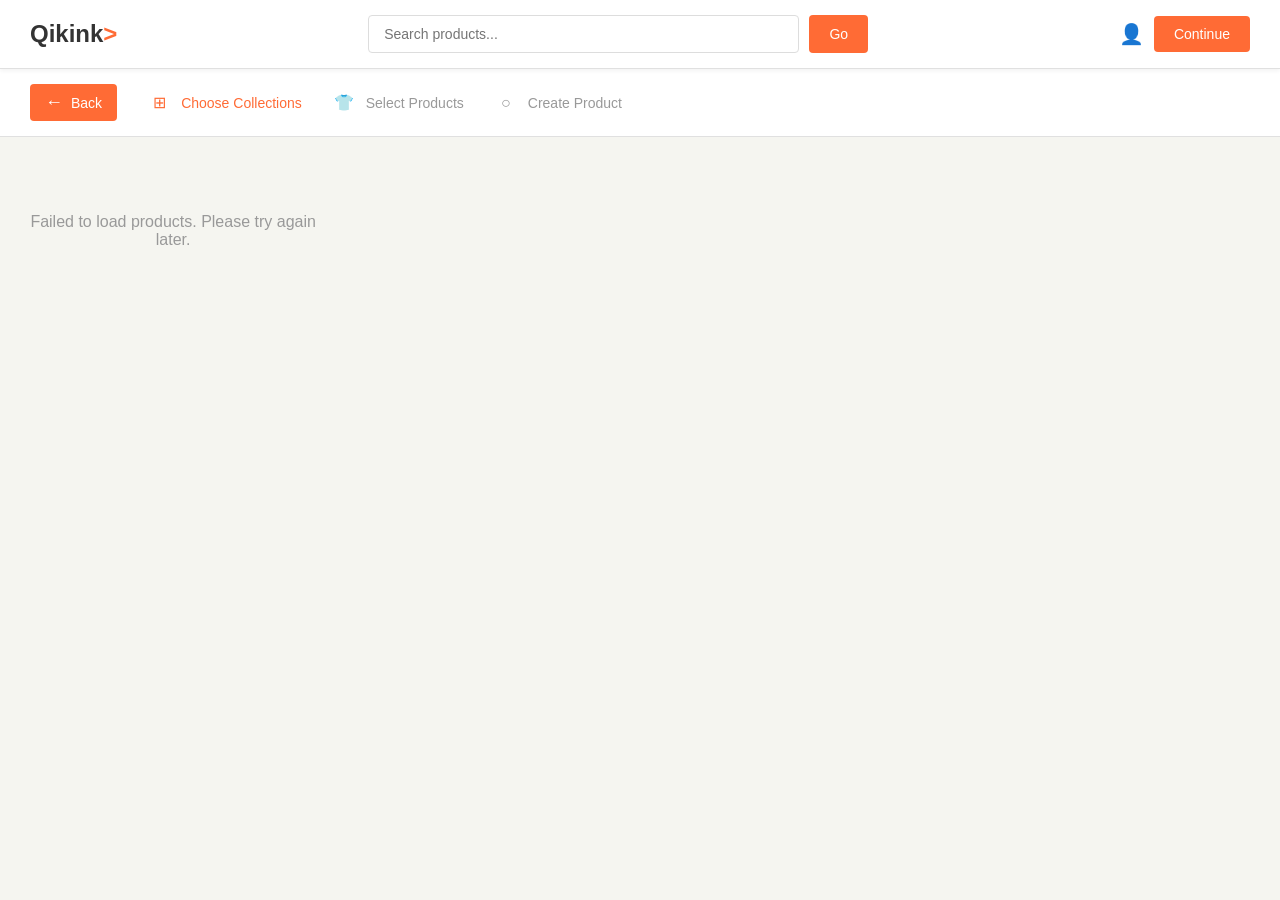
==== index.html @ 27e924e6 "init" ====
<!DOCTYPE html>
<html lang="en">
  <head>
    <meta charset="UTF-8" />
    <meta name="viewport" content="width=device-width, initial-scale=1.0" />
    <meta name="content-type" content="text/html; charset=utf-8" />
    <title>Qikink - Choose Collections</title>
    <link rel="stylesheet" href="styles.css" />
  </head>
  <body>
    <!-- Header -->
    <header class="header">
      <div class="header-content">
        <div class="logo">Qikink<span class="logo-accent">></span></div>
        <div class="search-container">
          <input
            type="text"
            id="search-input"
            name="search"
            class="search-input"
            placeholder="Search products..."
          />
          <button class="search-button">Go</button>
        </div>
        <div class="header-actions">
          <span class="user-icon">👤</span>
          <button class="continue-button">Continue</button>
        </div>
      </div>
    </header>

    <!-- Navigation Bar -->
    <nav class="navigation">
      <button class="back-button"><span class="back-icon">←</span> Back</button>
      <div class="step-indicators">
        <div class="step active">
          <div class="step-icon">⊞</div>
          <span class="step-text">Choose Collections</span>
        </div>
        <div class="step">
          <div class="step-icon">👕</div>
          <span class="step-text">Select Products</span>
        </div>
        <div class="step">
          <div class="step-icon">○</div>
          <span class="step-text">Create Product</span>
        </div>
      </div>
    </nav>

    <!-- Main Content -->
    <main class="main-content">
      <div class="container">
        <div id="product-container" class="product-grid"></div>
      </div>
    </main>

    <script type="module" src="app/index.js"></script>
  </body>
</html>
---- styles.css ----
/* Main stylesheet for the application */

* {
  box-sizing: border-box;
}

body {
  margin: 0;
  padding: 0;
  font-family: -apple-system, BlinkMacSystemFont, 'Segoe UI', Roboto, Oxygen, Ubuntu, Cantarell, sans-serif;
  background-color: #f5f5f0;
  color: #333;
}

/* Header Styles */
.header {
  background-color: #fff;
  border-bottom: 1px solid #e0e0e0;
  padding: 15px 0;
  position: sticky;
  top: 0;
  z-index: 100;
  box-shadow: 0 2px 4px rgba(0, 0, 0, 0.05);
}

.header-content {
  max-width: 1400px;
  margin: 0 auto;
  padding: 0 30px;
  display: flex;
  align-items: center;
  justify-content: space-between;
  gap: 20px;
}

.logo {
  font-size: 24px;
  font-weight: 700;
  color: #333;
  white-space: nowrap;
}

.logo-accent {
  color: #ff6b35;
}

.search-container {
  flex: 1;
  max-width: 500px;
  display: flex;
  gap: 10px;
  margin: 0 auto;
}

.search-input {
  flex: 1;
  padding: 10px 15px;
  border: 1px solid #ddd;
  border-radius: 4px;
  font-size: 14px;
  outline: none;
}

.search-input:focus {
  border-color: #ff6b35;
}

.search-button {
  padding: 10px 20px;
  background-color: #ff6b35;
  color: white;
  border: none;
  border-radius: 4px;
  font-size: 14px;
  font-weight: 500;
  cursor: pointer;
  transition: background-color 0.2s;
}

.search-button:hover {
  background-color: #e55a2b;
}

.header-actions {
  display: flex;
  align-items: center;
  gap: 10px;
}

.user-icon {
  font-size: 20px;
  color: #666;
}

.continue-button {
  padding: 10px 20px;
  background-color: #ff6b35;
  color: white;
  border: none;
  border-radius: 4px;
  font-size: 14px;
  font-weight: 500;
  cursor: pointer;
  transition: background-color 0.2s;
}

.continue-button:hover {
  background-color: #e55a2b;
}

/* Navigation Styles */
.navigation {
  background-color: #fff;
  border-bottom: 1px solid #e0e0e0;
  max-width: 1400px;
  margin: 0 auto;
  padding: 15px 30px;
  display: flex;
  align-items: center;
  gap: 30px;
}

.back-button {
  display: flex;
  align-items: center;
  gap: 8px;
  padding: 8px 15px;
  background-color: #ff6b35;
  color: white;
  border: none;
  border-radius: 4px;
  font-size: 14px;
  font-weight: 500;
  cursor: pointer;
  transition: background-color 0.2s;
}

.back-button:hover {
  background-color: #e55a2b;
}

.back-icon {
  font-size: 18px;
}

.step-indicators {
  display: flex;
  gap: 30px;
  align-items: center;
}

.step {
  display: flex;
  align-items: center;
  gap: 10px;
  color: #999;
  font-size: 14px;
}

.step.active {
  color: #ff6b35;
}

.step-icon {
  width: 24px;
  height: 24px;
  display: flex;
  align-items: center;
  justify-content: center;
  font-size: 16px;
}

.step-text {
  font-weight: 500;
}

/* Main Content */
.main-content {
  padding: 40px 0;
}

.container {
  max-width: 1400px;
  margin: 0 auto;
  padding: 0 30px;
}

.product-grid {
  display: grid;
  grid-template-columns: repeat(auto-fill, minmax(250px, 1fr));
  gap: 25px;
  padding: 20px 0;
}

/* Product Card Styles */
.product-card {
  background-color: #fff;
  border-radius: 12px;
  overflow: hidden;
  box-shadow: 0 2px 8px rgba(0, 0, 0, 0.1);
  transition: transform 0.2s, box-shadow 0.2s;
  cursor: pointer;
}

.product-card:hover {
  transform: translateY(-4px);
  box-shadow: 0 4px 16px rgba(0, 0, 0, 0.15);
}

.product-card img {
  width: 100%;
  height: 250px;
  object-fit: cover;
  display: block;
}

.product-card-body {
  padding: 20px;
  text-align: center;
}

.product-card-title {
  font-size: 16px;
  font-weight: 500;
  color: #333;
  margin: 0;
  line-height: 1.4;
}

/* Responsive Design */
@media (max-width: 768px) {
  .header-content {
    flex-direction: column;
    gap: 15px;
  }

  .search-container {
    max-width: 100%;
    width: 100%;
  }

  .navigation {
    flex-direction: column;
    align-items: flex-start;
    gap: 15px;
  }

  .step-indicators {
    flex-direction: column;
    gap: 15px;
    width: 100%;
  }

  .product-grid {
    grid-template-columns: repeat(auto-fill, minmax(150px, 1fr));
    gap: 15px;
  }
}
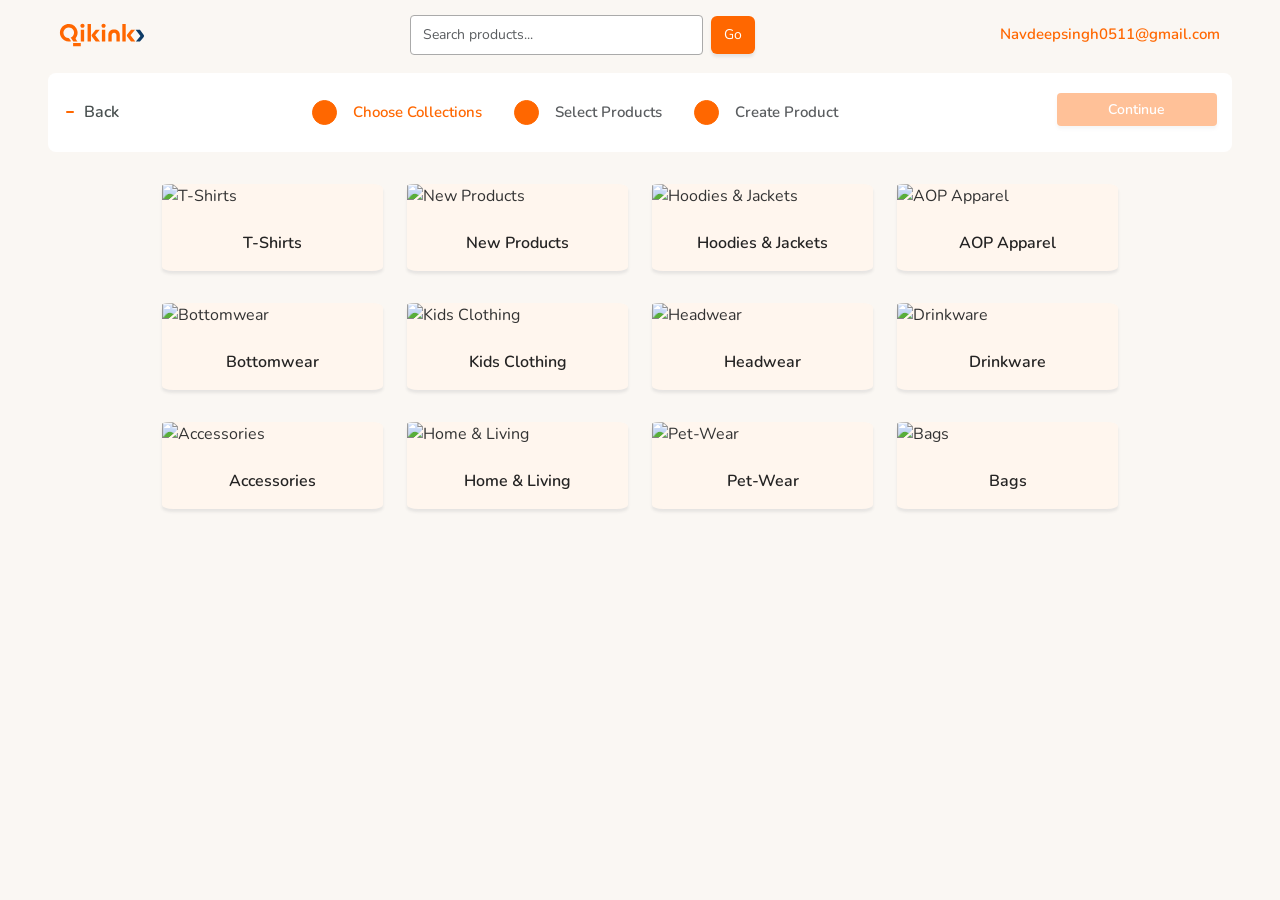
==== commit ff850f67: "Layout Updated Data Fetched" ====
--- a/index.html
+++ b/index.html
@@ -1,60 +1,2362 @@
 <!DOCTYPE html>
 <html lang="en">
-  <head>
-    <meta charset="UTF-8" />
-    <meta name="viewport" content="width=device-width, initial-scale=1.0" />
-    <meta name="content-type" content="text/html; charset=utf-8" />
-    <title>Qikink - Choose Collections</title>
-    <link rel="stylesheet" href="styles.css" />
-  </head>
-  <body>
-    <!-- Header -->
-    <header class="header">
-      <div class="header-content">
-        <div class="logo">Qikink<span class="logo-accent">></span></div>
-        <div class="search-container">
-          <input
-            type="text"
-            id="search-input"
-            name="search"
-            class="search-input"
-            placeholder="Search products..."
-          />
-          <button class="search-button">Go</button>
-        </div>
-        <div class="header-actions">
-          <span class="user-icon">👤</span>
-          <button class="continue-button">Continue</button>
+
+<head>
+  <meta charset="UTF-8">
+  <meta name="viewport" content="width=device-width, initial-scale=1.0">
+  <meta name="content-type" content="text/html; charset=utf-8">
+  <title>Qikink - Choose Collections</title>
+  <!-- App favicon -->
+  <link rel="shortcut icon" href="/assets/images/logo.ico">
+  <!-- Bootstrap CSS File -->
+  <link rel="stylesheet" href="/assets/css/bootstrap.min.css">
+  <!-- RemixIcons CSS File -->
+  <link href="https://cdn.jsdelivr.net/npm/remixicon@4.3.0/fonts/remixicon.css" rel="stylesheet">
+  <!-- Boxicons CSS File -->
+  <link rel="stylesheet" href="https://cdnjs.cloudflare.com/ajax/libs/boxicons/2.1.4/css/boxicons.min.css">
+  <!-- Swiper Bundle CSS File -->
+  <link rel="stylesheet" href="/assets/css/swiper-bundle.min.css">
+  <!-- Nunito Google Fonts -->
+  <link href="https://fonts.googleapis.com/css2?family=Nunito:ital,wght@0,200..1000;1,200..1000&display=swap"
+    rel="stylesheet">
+  <!-- jsvectormap css -->
+  <link href="/assets/css/jsvectormap.min.css" rel="stylesheet" type="text/css">
+  <!-- Icons Css -->
+  <!-- <link href="/assets/css/icons.min.css" rel="stylesheet" type="text/css"> -->
+  <!-- Mockup CSS File -->
+  <link href="/assets/css/mockup.css" rel="stylesheet" type="text/css">
+  <!-- Design Modal CSS File -->
+  <link rel="stylesheet" href="/assets/css/designs-modal.css">
+  <!-- Dropzone css -->
+  <link rel="stylesheet" href="/assets/css/dropzone.css">
+  <link rel="stylesheet" href="/assets/css/FancyProductDesigner-all.min.css">
+  <link rel="stylesheet" href="/assets/css/classic.min.css">
+  <link rel="stylesheet" href="/assets/css/custom.css">
+  <link rel="stylesheet" href="/assets/css/custom.min.css">
+  <!-- SweetAlert2 CSS -->
+  <link rel="stylesheet" href="/assets/css/sweetalert2.min.css">
+  <!-- Font Awesome CSS (latest version) -->
+  <link rel="stylesheet" href="https://cdnjs.cloudflare.com/ajax/libs/font-awesome/6.5.0/css/all.min.css">
+  <!-- jQuery UI CSS -->
+  <link rel="stylesheet" href="/assets/css/jquery-ui.css">
+  <!-- Select2Min CSS -->
+  <link href="/assets/css/select2.min.css" rel="stylesheet">
+  <!-- Create Product -->
+  <link rel="stylesheet" href="/assets/css/createProduct.css">
+  <!-- Quill Snow CSS File -->
+  <link rel="stylesheet" href="/assets/css/quill.snow.css">
+  <!-- App Css-->
+  <link href="/assets/css/app.min.css" rel="stylesheet" type="text/css">
+  <!-- Style CSS File -->
+  <link rel="stylesheet" href="styles.css">
+</head>
+
+<body>
+  <div class="main-content p-0">
+    <div class="page-content">
+      <div class="container-fluid">
+        <div id="spa" class="p-5 pt-1">
+          <!-- Header -->
+          <nav class="navbar navbar-light p-0">
+            <div class="container-fluid ps-0 pe-0 d-flex justify-content-between align-items-center">
+              <!-- Logo -->
+              <a class="navbar-brand" href="#" style="margin-left:-8px;">
+                <img src="/assets/images/qikink-logo.svg" alt="" width="100" height="50"
+                  class="d-inline-block align-text-top">
+              </a>
+              <!-- Centered Search Div -->
+              <div class="flex-grow-1 mx-3 d-flex align-items-center justify-content-center create-product-search-div"
+                style="max-width: 345px">
+                <input type="text" id="create-product-search" name="search" class="search-input form-control"
+                  placeholder="Search products...">
+                <button type="button" class="go-button btn qikink_btn ms-2" id="go-button">Go</button>
+              </div>
+              <!-- User Info -->
+              <div class="text-end user-info-name" id="user_name">
+                <span>
+                  <i class="ri-user-3-line me-1"></i>Navdeepsingh0511@gmail.com
+                </span>
+              </div>
+            </div>
+          </nav>
+          <div class="products-content-wrap">
+            <div class="p-0 container-fluid tab-switch-container">
+              <div class="row mt-2 d-flex flex-wrap bg-white rounded-3 change-background">
+                <!-- Back Button on the left -->
+                <div class="col-2 col-md-2 col-lg-1 col-xl-1 d-flex align-items-center justify-content-start">
+                  <button class="border-0 d-flex align-items-center back-button" id="back-button">
+                    <i class="ri-arrow-left-s-line qikink_btn_back_icon"></i>
+                    <span class="categories-card-title">Back</span>
+                  </button>
+                </div>
+                <!-- Tabs Centered -->
+                <div
+                  class="tabs col-6 col-md-7 col-lg-10 col-xl-9 d-flex justify-content-center create-product-title-tabs">
+                  <ul class="nav nav-pills m-1 justify-content-center" id="pills-tab" role="tablist">
+                    <li class="category-nav-item nav-item align-items-center d-flex justify-content-between me-3"
+                      role="presentation">
+                      <span class="qikink_btn_icon">
+                        <i class="bx bx-grid-alt"></i>
+                      </span>
+                      <p class="nav-link nav-link-for-tab active mt-3 disabled" id="categories_tab"
+                        data-bs-toggle="pill" data-bs-target="#pills-home" role="tab" aria-controls="pills-home"
+                        aria-selected="true">
+                        Choose Collections
+                      </p>
+                    </li>
+                    <li class="category-nav-item nav-item align-items-center d-flex justify-content-between me-3"
+                      role="presentation">
+                      <span class="qikink_btn_icon">
+                        <i class="bx bxs-t-shirt"></i>
+                      </span>
+                      <p class="nav-link nav-link-for-tab mt-3 disabled" id="create_product_tab" data-bs-toggle="pill"
+                        data-bs-target="#create_product" role="tab" aria-controls="create_product" aria-selected="false"
+                        tabindex="-1">
+                        Select Products
+                      </p>
+                    </li>
+                    <li class="category-nav-item nav-item align-items-center d-flex justify-content-between me-3"
+                      role="presentation">
+                      <span class="qikink_btn_icon">
+                        <i class="bx bxs-palette"></i>
+                      </span>
+                      <p class="nav-link nav-link-for-tab mt-3 disabled" id="mockup_design_tab" data-bs-toggle="pill"
+                        data-bs-target="#mockup_design" role="tab" aria-controls="mockup_design" aria-selected="false"
+                        tabindex="-1">
+                        Create Product
+                      </p>
+                    </li>
+                  </ul>
+                </div>
+                <!-- Continue Button on the right -->
+                <div class="p-0 col-2 col-md-3 col-lg-1 col-xl-2 d-flex align-items-center justify-content-end mt-1">
+                  <button type="button" class="btn qikink_btn continue-button" onclick="Continue()" id="Continue"
+                    aria-label="Continue" data-currenttab="selectCategory" data-current-page="">
+                    Continue
+                  </button>
+                </div>
+              </div>
+            </div>
+            <div class="tab-content container-fluid p-0" id="pills-tabContent">
+              <div class="tab-pane fade active show" id="pills-home" role="tabpanel" aria-labelledby="categories_tab">
+                <div class="selectCategoryContainer pt-5 px-4" id="selectCategoryContainer">
+                  <div class="container">
+                    <div class="g-4 px-md-5 row category_cards">
+                      <div class="col-lg-3 col-md-3 col-sm-6 col-6 mt-2 categories">
+                        <div class="card" onclick="selectCategory(this)" data-id="1" data-title="T-Shirts"
+                          data-image="T-shirts.PNG">
+                          <img src="https://products.qikink.com/assets/client/products/categories/T-shirts.PNG"
+                            class="card-img-top img-fluid" alt="T-Shirts" loading="lazy">
+                          <div class="card-body">
+                            <h5 class="card-title"></h5>
+                            <p class="card-text text-center categories-card-title">
+                              T-Shirts
+                            </p>
+                          </div>
+                        </div>
+                      </div>
+                      <div class="col-lg-3 col-md-3 col-sm-6 col-6 mt-2 categories">
+                        <div class="card" onclick="selectCategory(this)" data-id="2" data-title="New Products"
+                          data-image="NewProducts.PNG">
+                          <img src="https://products.qikink.com/assets/client/products/categories/NewProducts.PNG"
+                            class="card-img-top img-fluid" alt="New Products" loading="lazy">
+                          <div class="card-body">
+                            <h5 class="card-title"></h5>
+                            <p class="card-text text-center categories-card-title">
+                              New Products
+                            </p>
+                          </div>
+                        </div>
+                      </div>
+                      <div class="col-lg-3 col-md-3 col-sm-6 col-6 mt-2 categories">
+                        <div class="card" onclick="selectCategory(this)" data-id="3" data-title="Hoodies &amp; Jackets"
+                          data-image="Hoodies.PNG">
+                          <img src="https://products.qikink.com/assets/client/products/categories/Hoodies.PNG"
+                            class="card-img-top img-fluid" alt="Hoodies &amp; Jackets" loading="lazy">
+                          <div class="card-body">
+                            <h5 class="card-title"></h5>
+                            <p class="card-text text-center categories-card-title">
+                              Hoodies &amp; Jackets
+                            </p>
+                          </div>
+                        </div>
+                      </div>
+                      <div class="col-lg-3 col-md-3 col-sm-6 col-6 mt-2 categories">
+                        <div class="card" onclick="selectCategory(this)" data-id="4" data-title="AOP Apparel"
+                          data-image="AOP.PNG">
+                          <img src="https://products.qikink.com/assets/client/products/categories/AOP.PNG"
+                            class="card-img-top img-fluid" alt="AOP Apparel" loading="lazy">
+                          <div class="card-body">
+                            <h5 class="card-title"></h5>
+                            <p class="card-text text-center categories-card-title">
+                              AOP Apparel
+                            </p>
+                          </div>
+                        </div>
+                      </div>
+                      <div class="col-lg-3 col-md-3 col-sm-6 col-6 mt-2 categories">
+                        <div class="card" onclick="selectCategory(this)" data-id="5" data-title="Bottomwear"
+                          data-image="Bottomwear.PNG">
+                          <img src="https://products.qikink.com/assets/client/products/categories/Bottomwear.PNG"
+                            class="card-img-top img-fluid" alt="Bottomwear" loading="lazy">
+                          <div class="card-body">
+                            <h5 class="card-title"></h5>
+                            <p class="card-text text-center categories-card-title">
+                              Bottomwear
+                            </p>
+                          </div>
+                        </div>
+                      </div>
+                      <div class="col-lg-3 col-md-3 col-sm-6 col-6 mt-2 categories">
+                        <div class="card" onclick="selectCategory(this)" data-id="6" data-title="Kids Clothing"
+                          data-image="KidsClothing.PNG">
+                          <img src="https://products.qikink.com/assets/client/products/categories/KidsClothing.PNG"
+                            class="card-img-top img-fluid" alt="Kids Clothing" loading="lazy">
+                          <div class="card-body">
+                            <h5 class="card-title"></h5>
+                            <p class="card-text text-center categories-card-title">
+                              Kids Clothing
+                            </p>
+                          </div>
+                        </div>
+                      </div>
+                      <div class="col-lg-3 col-md-3 col-sm-6 col-6 mt-2 categories">
+                        <div class="card" onclick="selectCategory(this)" data-id="7" data-title="Headwear"
+                          data-image="Headwear.PNG">
+                          <img src="https://products.qikink.com/assets/client/products/categories/Headwear.PNG"
+                            class="card-img-top img-fluid" alt="Headwear" loading="lazy">
+                          <div class="card-body">
+                            <h5 class="card-title"></h5>
+                            <p class="card-text text-center categories-card-title">
+                              Headwear
+                            </p>
+                          </div>
+                        </div>
+                      </div>
+                      <div class="col-lg-3 col-md-3 col-sm-6 col-6 mt-2 categories">
+                        <div class="card" onclick="selectCategory(this)" data-id="8" data-title="Drinkware"
+                          data-image="Drink-ware.PNG">
+                          <img src="https://products.qikink.com/assets/client/products/categories/Drink-ware.PNG"
+                            class="card-img-top img-fluid" alt="Drinkware" loading="lazy">
+                          <div class="card-body">
+                            <h5 class="card-title"></h5>
+                            <p class="card-text text-center categories-card-title">
+                              Drinkware
+                            </p>
+                          </div>
+                        </div>
+                      </div>
+                      <div class="col-lg-3 col-md-3 col-sm-6 col-6 mt-2 categories">
+                        <div class="card" onclick="selectCategory(this)" data-id="9" data-title="Accessories"
+                          data-image="Accessories.PNG">
+                          <img src="https://products.qikink.com/assets/client/products/categories/Accessories.PNG"
+                            class="card-img-top img-fluid" alt="Accessories" loading="lazy">
+                          <div class="card-body">
+                            <h5 class="card-title"></h5>
+                            <p class="card-text text-center categories-card-title">
+                              Accessories
+                            </p>
+                          </div>
+                        </div>
+                      </div>
+                      <div class="col-lg-3 col-md-3 col-sm-6 col-6 mt-2 categories">
+                        <div class="card" onclick="selectCategory(this)" data-id="10" data-title="Home &amp; Living"
+                          data-image="Home-and-livng.PNG">
+                          <img src="https://products.qikink.com/assets/client/products/categories/Home-and-livng.PNG"
+                            class="card-img-top img-fluid" alt="Home &amp; Living" loading="lazy">
+                          <div class="card-body">
+                            <h5 class="card-title"></h5>
+                            <p class="card-text text-center categories-card-title">
+                              Home &amp; Living
+                            </p>
+                          </div>
+                        </div>
+                      </div>
+                      <div class="col-lg-3 col-md-3 col-sm-6 col-6 mt-2 categories">
+                        <div class="card" onclick="selectCategory(this)" data-id="11" data-title="Pet-Wear"
+                          data-image="Pet-Products.PNG">
+                          <img src="https://products.qikink.com/assets/client/products/categories/Pet-Products.PNG"
+                            class="card-img-top img-fluid" alt="Pet-Wear" loading="lazy">
+                          <div class="card-body">
+                            <h5 class="card-title"></h5>
+                            <p class="card-text text-center categories-card-title">
+                              Pet-Wear
+                            </p>
+                          </div>
+                        </div>
+                      </div>
+                      <div class="col-lg-3 col-md-3 col-sm-6 col-6 mt-2 categories">
+                        <div class="card" onclick="selectCategory(this)" data-id="12" data-title="Bags"
+                          data-image="Bags.PNG">
+                          <img src="https://products.qikink.com/assets/client/products/categories/Bags.PNG"
+                            class="card-img-top img-fluid" alt="Bags" loading="lazy">
+                          <div class="card-body">
+                            <h5 class="card-title"></h5>
+                            <p class="card-text text-center categories-card-title">
+                              Bags
+                            </p>
+                          </div>
+                        </div>
+                      </div>
+                    </div>
+                  </div>
+                </div>
+              </div>
+              <div class="tab-pane fade" id="create_product" role="tabpanel" aria-labelledby="create_product_tab">
+                <div class="allProductsByCategoryContainer pt-5 px-4">
+                  <div class="container">
+                    <div class="g-4 px-md-5 mt-0 row all_products_by_category"></div>
+                  </div>
+                </div>
+              </div>
+              <div class="tab-pane fade" id="mockup_design" role="tabpanel" aria-labelledby="mockup_design_tab">
+                <div class="mcontainer" style="width:100% !important;">
+                  <div class="row">
+                    <div class="col-md-12">
+                      <div class="cards" style="padding: 0px 1px; ">
+                        <div class="card-body mt-1">
+                          <div class="clear"></div>
+                          <div class="row mt-2 mockup_design_starts p-2">
+                            <input type="hidden" name="store_type" id="store_type" value="woocommerce">
+                            <!-- For Mockup title & Design Guideline -->
+                            <div class="row pe-0 mt-2">
+                              <div
+                                class="col-6 col-sm-6 col-md-6 col-lg-6 col-xl-6 col-xxl-6 d-flex justify-content-start text-white mockup_name ">
+                                <p class="pt-2 pb-3 mockup_name_h3"
+                                  style="text-align: left !important; color: #292929; font-size: large;font-weight: 700;">
+                                  Unisex Standard Crew T-Shirt | US21
+                                </p>
+                              </div>
+                              <div
+                                class="col-6 col-sm-6 col-md-6 col-lg-6 col-xl-6 col-xxl-6 d-flex justify-content-end pe-0 default_color_div"
+                                style="display: flex !important">
+                                <span class="pt-2" id="default-color-label"
+                                  style="min-width:150px; font-size:14px; font-weight: 600;">
+                                  Default Color
+                                  <i class="fas fa-circle-info ms-1" data-bs-toggle="tooltip" data-bs-placement="top"
+                                    aria-label="This color will be used as the primary display image in the store."
+                                    data-bs-original-title="This color will be used as the primary display image in the store."></i>
+                                </span>
+                                <select class="form-select select-color select2-hidden-accessible"
+                                  id="defaultColorDropdown" aria-label="Color Options" onchange="changeColor(this)"
+                                  data-select2-id="defaultColorDropdown" tabindex="-1" aria-hidden="true">
+                                  <option value="1" selected="" data-select2-id="141">White</option>
+                                </select>
+                              </div>
+                            </div>
+                            <div class="col-md-1 placementsDiv p-0 ">
+                              <div class="center-align" style="margin-top: 12px;margin-bottom: 8px;">
+                                <button class="prev-button">
+                                  <i class="ri-arrow-up-s-line"></i>
+                                </button>
+                              </div>
+                              <div
+                                class="swiper-container mySwiper position-relative swiper-initialized swiper-vertical swiper-pointer-events swiper-backface-hidden">
+                                <div class="swiper-wrapper" id="swiperWrapper" aria-live="polite"
+                                  style="transition-duration: 0ms; transform: translate3d(0px, 0px, 0px);">
+                                  <div class="swiper-slide viewItemSelect viewSelected" data-viewindex="0">
+                                    <div class="swiper-content" style="margin-bottom:10px;">
+                                      <img src="./Create Product _ Qikink_files/1727070031Round neck Front Temp.png"
+                                        class="img-responsive" height="81" width="81"
+                                        style="background-color: rgb(255, 255, 255);">
+                                      <div class="center-al-carousel text-pos">
+                                        Front
+                                      </div>
+                                    </div>
+                                  </div>
+                                  <div class="swiper-slide viewItemSelect" data-viewindex="1">
+                                    <div class="swiper-content" style="margin-bottom:10px;">
+                                      <img src="./Create Product _ Qikink_files/1727070062Round neck Back Temp.png"
+                                        class="img-responsive" height="81" width="81"
+                                        style="background-color: rgb(255, 255, 255);">
+                                      <div class="center-al-carousel text-pos">
+                                        Back
+                                      </div>
+                                    </div>
+                                  </div>
+                                  <div class="swiper-slide viewItemSelect" data-viewindex="2">
+                                    <div class="swiper-content" style="margin-bottom:10px;">
+                                      <img src="./Create Product _ Qikink_files/1727065701Pocket base temp.png"
+                                        class="img-responsive" height="81" width="81"
+                                        style="background-color: rgb(255, 255, 255);">
+                                      <div class="center-al-carousel text-pos">
+                                        Left Pocket
+                                      </div>
+                                    </div>
+                                  </div>
+                                  <div class="swiper-slide viewItemSelect" data-viewindex="3">
+                                    <div class="swiper-content" style="margin-bottom:10px;">
+                                      <img src="./Create Product _ Qikink_files/1727065701Pocket base temp.png"
+                                        class="img-responsive" height="81" width="81"
+                                        style="background-color: rgb(255, 255, 255);">
+                                      <div class="center-al-carousel text-pos">
+                                        Right Pocket
+                                      </div>
+                                    </div>
+                                  </div>
+                                  <div class="swiper-slide viewItemSelect" data-viewindex="4">
+                                    <div class="swiper-content" style="margin-bottom:10px;">
+                                      <img src="./Create Product _ Qikink_files/1724844302asda.png"
+                                        class="img-responsive" height="81" width="81"
+                                        style="background-color: rgb(255, 255, 255);">
+                                      <div class="center-al-carousel text-pos">
+                                        Left Sleeve
+                                      </div>
+                                    </div>
+                                  </div>
+                                  <div class="swiper-slide viewItemSelect" data-viewindex="5">
+                                    <div class="swiper-content" style="margin-bottom:10px;">
+                                      <img src="./Create Product _ Qikink_files/1724844294asdasd.png"
+                                        class="img-responsive" height="81" width="81"
+                                        style="background-color: rgb(255, 255, 255);">
+                                      <div class="center-al-carousel text-pos">
+                                        Right Sleeve
+                                      </div>
+                                    </div>
+                                  </div>
+                                </div>
+                                <span class="swiper-notification" aria-live="assertive" aria-atomic="true"></span>
+                              </div>
+                              <div class="center-align" style="margin-top: 20px;">
+                                <button class="next-button">
+                                  <i class="ri-arrow-down-s-line"></i>
+                                </button>
+                              </div>
+                            </div>
+                            <div class="col-md-5">
+                              <style type="text/css" id="fpd-custom-fonts"></style>
+                              <div id="clothing-designer"
+                                class="fpd-container  fpd-topbar fpd-tabs fpd-tabs-side fpd-top-actions-centered fpd-bottom-actions-centered fpd-views-inside-left fpd-smart-guide fpd-disable-touch-scrolling fpd-ui-theme-flat fpd-clearfix fpd-grid-columns-2 fpd-products-module-hidden fpd-device-desktop"
+                                style="width: 620px; height: auto;">
+                                <div class="fpd-mainbar fpd-clearfix">
+                                  <div class="fpd-navigation fpd-primary-bg-color">
+                                    <div data-module="products">
+                                      <span class="fpd-nav-icon fpd-icon-grid"></span>
+                                      <span class="fpd-label">Products</span>
+                                    </div>
+                                    <div data-module="images">
+                                      <span class="fpd-nav-icon fpd-icon-photo"></span>
+                                      <span class="fpd-label">Images</span>
+                                    </div>
+                                    <div data-module="text">
+                                      <span class="fpd-nav-icon fpd-icon-text-secondary"></span>
+                                      <span class="fpd-label">Text</span>
+                                    </div>
+                                    <div data-module="designs">
+                                      <span class="fpd-nav-icon fpd-icon-design-library"></span>
+                                      <span class="fpd-label">Designs</span>
+                                    </div>
+                                    <div data-module="manage-layers">
+                                      <span class="fpd-nav-icon fpd-icon-layers"></span>
+                                      <span class="fpd-label">Layers</span>
+                                    </div>
+                                  </div>
+                                  <div class="fpd-close-off-canvas">
+                                    <span class="fpd-icon-close"></span>
+                                  </div>
+                                </div>
+                                <div class="fpd-loader-wrapper" style="display: none;">
+                                  <div class="fpd-loader">
+                                    <div class="fpd-loader-circle"></div>
+                                    <span class="fpd-loader-text"
+                                      data-defaulttext="Initializing Product Designer">QikinkBackground
+                                      <br>24/24
+                                    </span>
+                                  </div>
+                                </div>
+                                <div class="fpd-main-wrapper" style="min-height: 796px;">
+                                  <div class="fpd-modal-lock fpd-unlocked fpd-animated">
+                                    <div class="fpd-toggle-lock">
+                                      <span class="fpd-icon-unlocked"></span>
+                                      <span class="fpd-icon-locked"></span>
+                                      <div>Unlock view</div>
+                                    </div>
+                                  </div>
+                                  <div class="fpd-element-tooltip" style="display: none; left: 310px; top: -412px;"
+                                    data-defaulttext="Move element in its containment!">
+                                    Move element in its containment!
+                                  </div>
+                                  <div class="fpd-snap-line-h" style="display: none;"></div>
+                                  <div class="fpd-snap-line-v" style="display: none;"></div>
+                                  <div class="fpd-product-stage" style="width:620px;height: 796px;">
+                                    <div class="fpd-view-stage"
+                                      style="width: 620px; height: 796px; position: relative; user-select: none;">
+                                      <canvas class="lower-canvas" width="620" height="796"
+                                        style="position: absolute; width: 620px; height: 796px; left: 0px; top: 0px; touch-action: none; user-select: none;"></canvas>
+                                      <canvas class="upper-canvas " width="620" height="796"
+                                        style="position: absolute; width: 620px; height: 796px; left: 0px; top: 0px; touch-action: manipulation; user-select: none; cursor: pointer;"></canvas>
+                                    </div>
+                                    <div class="fpd-view-stage fpd-hidden"
+                                      style="width: 620px; height: 796px; position: relative; user-select: none;">
+                                      <canvas class="lower-canvas" width="620" height="796"
+                                        style="position: absolute; width: 620px; height: 796px; left: 0px; top: 0px; touch-action: none; user-select: none;"></canvas>
+                                      <canvas class="upper-canvas " width="620" height="796"
+                                        style="position: absolute; width: 620px; height: 796px; left: 0px; top: 0px; touch-action: manipulation; user-select: none;"></canvas>
+                                    </div>
+                                    <div class="fpd-view-stage fpd-hidden"
+                                      style="width: 620px; height: 796px; position: relative; user-select: none;">
+                                      <canvas class="lower-canvas" width="620" height="796"
+                                        style="position: absolute; width: 620px; height: 796px; left: 0px; top: 0px; touch-action: none; user-select: none;"></canvas>
+                                      <canvas class="upper-canvas " width="620" height="796"
+                                        style="position: absolute; width: 620px; height: 796px; left: 0px; top: 0px; touch-action: manipulation; user-select: none;"></canvas>
+                                    </div>
+                                    <div class="fpd-view-stage fpd-hidden"
+                                      style="width: 620px; height: 796px; position: relative; user-select: none;">
+                                      <canvas class="lower-canvas" width="620" height="796"
+                                        style="position: absolute; width: 620px; height: 796px; left: 0px; top: 0px; touch-action: none; user-select: none;"></canvas>
+                                      <canvas class="upper-canvas " width="620" height="796"
+                                        style="position: absolute; width: 620px; height: 796px; left: 0px; top: 0px; touch-action: manipulation; user-select: none;"></canvas>
+                                    </div>
+                                    <div class="fpd-view-stage fpd-hidden"
+                                      style="width: 620px; height: 796px; position: relative; user-select: none;">
+                                      <canvas class="lower-canvas" width="620" height="796"
+                                        style="position: absolute; width: 620px; height: 796px; left: 0px; top: 0px; touch-action: none; user-select: none;"></canvas>
+                                      <canvas class="upper-canvas " width="620" height="796"
+                                        style="position: absolute; width: 620px; height: 796px; left: 0px; top: 0px; touch-action: manipulation; user-select: none;"></canvas>
+                                    </div>
+                                    <div class="fpd-view-stage fpd-hidden"
+                                      style="width: 620px; height: 796px; position: relative; user-select: none;">
+                                      <canvas class="lower-canvas" width="620" height="796"
+                                        style="position: absolute; width: 620px; height: 796px; left: 0px; top: 0px; touch-action: none; user-select: none;"></canvas>
+                                      <canvas class="upper-canvas " width="620" height="796"
+                                        style="position: absolute; width: 620px; height: 796px; left: 0px; top: 0px; touch-action: manipulation; user-select: none;"></canvas>
+                                    </div>
+                                  </div>
+                                  <div class="fpd-views-wrapper" style="display: block;">
+                                    <span class="fpd-view-prev fpd-disabled">
+                                      <span class="fpd-icon-forward"></span>
+                                    </span>
+                                    <div class="fpd-views-selection">
+                                      <div class="fpd-shadow-1 fpd-item fpd-tooltip tooltipstered fpd-view-active">
+                                        <picture
+                                          style="background-image: url(https://products.qikink.com/assets/admin/uploads/mockup-6/1727070031Round%20neck%20Front%20Temp.png);">
+                                        </picture>
+                                      </div>
+                                      <div class="fpd-shadow-1 fpd-item fpd-tooltip tooltipstered">
+                                        <picture
+                                          style="background-image: url(https://products.qikink.com/assets/admin/uploads/mockup-6/1727070062Round%20neck%20Back%20Temp.png);">
+                                        </picture>
+                                      </div>
+                                      <div class="fpd-shadow-1 fpd-item fpd-tooltip tooltipstered">
+                                        <picture
+                                          style="background-image: url(https://products.qikink.com/assets/admin/uploads/mockup-6/1727065701Pocket%20base%20temp.png);">
+                                        </picture>
+                                      </div>
+                                      <div class="fpd-shadow-1 fpd-item fpd-tooltip tooltipstered">
+                                        <picture
+                                          style="background-image: url(https://products.qikink.com/assets/admin/uploads/mockup-6/1727065701Pocket%20base%20temp.png);">
+                                        </picture>
+                                      </div>
+                                      <div class="fpd-shadow-1 fpd-item fpd-tooltip tooltipstered">
+                                        <picture
+                                          style="background-image: url(https://products.qikink.com/assets/admin/uploads/mockup-6/1724844302asda.png);">
+                                        </picture>
+                                      </div>
+                                      <div class="fpd-shadow-1 fpd-item fpd-tooltip tooltipstered">
+                                        <picture
+                                          style="background-image: url(https://products.qikink.com/assets/admin/uploads/mockup-6/1724844294asdasd.png);">
+                                        </picture>
+                                      </div>
+                                    </div>
+                                    <span class="fpd-view-next">
+                                      <span class="fpd-icon-forward"></span>
+                                    </span>
+                                  </div>
+                                  <div class="fpd-actions-container">
+                                    <div class="fpd-actions-wrapper fpd-pos-top">
+                                      <div
+                                        class="fpd-action-btn fpd-tooltip fpd-sub-tooltip fpd-primary-text-color tooltipstered"
+                                        data-action="download" data-defaulttext="Download">
+                                        <span class="fpd-icon-cloud-download"></span>
+                                        <div class="fpd-modal-context fpd-modal-download">
+                                          <span data-value="jpeg">
+                                            <span class="fpd-icon-jpg"></span>
+                                          </span>
+                                          <span data-value="png">
+                                            <span class="fpd-icon-png"></span>
+                                          </span>
+                                          <span data-value="pdf">
+                                            <span class="fpd-icon-pdf"></span>
+                                          </span>
+                                          <span data-value="svg">
+                                            <span class="fpd-icon-svg"></span>
+                                          </span>
+                                          <div class="fpd-checkbox">
+                                            <input type="checkbox" id="fpd-action-download-single-view">
+                                            <label for="fpd-action-download-single-view"
+                                              data-defaulttext="Only export current showing view">
+                                              Only
+                                              export current showing
+                                              view
+                                            </label>
+                                          </div>
+                                        </div>
+                                      </div>
+                                      <div class="fpd-action-btn fpd-tooltip fpd-primary-text-color tooltipstered"
+                                        data-action="preview-lightbox" data-defaulttext="Preview">
+                                        <span class="fpd-icon-preview-lightbox"></span>
+                                      </div>
+                                    </div>
+                                    <div class="fpd-actions-wrapper fpd-pos-bottom">
+                                      <div class="fpd-action-btn fpd-tooltip fpd-primary-text-color tooltipstered"
+                                        data-action="undo" data-defaulttext="Undo">
+                                        <span class="fpd-icon-undo"></span>
+                                      </div>
+                                      <div
+                                        class="fpd-action-btn fpd-tooltip fpd-disabled fpd-primary-text-color tooltipstered"
+                                        data-action="redo" data-defaulttext="Redo">
+                                        <span class="fpd-icon-redo"></span>
+                                      </div>
+                                    </div>
+                                    <div class="fpd-actions-wrapper fpd-pos-smart"></div>
+                                  </div>
+                                </div>
+                              </div>
+                              <div class="fpd-device-info">
+                                Sorry! But the product
+                                designer can not be displayed on your device. Please
+                                use a device with a larger screen!
+                              </div>
+                              <!-- Alignment Of the Design -->
+                              <div class="card-body design-align-icons d-none" style="margin-left:5.5%">
+                                <div class="row mt-3  design-row ">
+                                  <div
+                                    class="col-lg-10 col-xl-10 col-md-10 col-sm-10 col-xs-10 col-10 align-icons-div d-flex justify-content-center align-items-center">
+                                    <div class="fpd-panel-position fpd-panel-content fpd-icon-button-group fpd-active"
+                                      style="box-shadow: 2px 2px 10px rgba(0, 0, 0, 0.3); padding: 10px 20px; border-radius: 30px;">
+                                      <label class="align-icon fpd-align-center-h fpd-tooltip tooltipstered"
+                                        data-param-name="originX" data-param-value="center" style="color: #FF6700">
+                                        <i class="ri-align-item-vertical-center-line"></i>
+                                      </label>
+                                      <label class="align-icon fpd-align-center-v fpd-tooltip tooltipstered"
+                                        data-param-name="originY" data-param-value="center" style="color: #FF6700">
+                                        <i class="ri-align-item-horizontal-center-line"></i>
+                                      </label>
+                                      <label class="align-icon fpd-flip-h fpd-tooltip tooltipstered"
+                                        style="font-size:20px; color: #FF6700">
+                                        <i class="fpd-icon-flip-horizontal"></i>
+                                      </label>
+                                      <label class="align-icon fpd-flip-v fpd-tooltip tooltipstered"
+                                        style="font-size:20px; color: #FF6700">
+                                        <i class="fpd-icon-flip-vertical"></i>
+                                      </label>
+                                      <button id="center-align-icon" type="button" class="fpd-tooltip tooltipstered"
+                                        data-defaulttext="Horizontally &amp; Vertical Center"
+                                        style="border:none; background-color:white;">
+                                        <img src="./Create Product _ Qikink_files/mockup-center-align.svg"
+                                          alt="Center Align Icon" width="25px" height="25px">
+                                      </button>
+                                      <button id="undo_zoom_percentage" type="button" class="fpd-tooltip tooltipstered"
+                                        style="border:none; background-color:white;">
+                                        <img src="./Create Product _ Qikink_files/undo_icon.svg" alt="Undo Icon"
+                                          width="25px" height="25px">
+                                      </button>
+                                    </div>
+                                  </div>
+                                </div>
+                              </div>
+                            </div>
+                            <div class="col-md-6 form-mockup rightsidecontainer mockup1">
+                              <div class="row">
+                                <div class="ps-2 card-body design_options" style="max-height:none;">
+                                  <!-- Design Title & Product Details Tab -->
+                                  <div class="justify-content-center align-center text-center m-1 ps-1">
+                                    <ul class="nav nav-tabs" id="design_and_product_tab" role="tablist">
+                                      <li class="nav-item" role="presentation">
+                                        <button class="nav-link active" id="user_design_tab" data-bs-toggle="tab"
+                                          data-bs-target="#user_design_content" type="button" role="tab"
+                                          aria-controls="user_design_content" aria-selected="true">
+                                          <p class="mb-0">Design</p>
+                                        </button>
+                                      </li>
+                                      <li class="nav-item" role="presentation">
+                                        <button class="nav-link" id="user_product_details_tab" data-bs-toggle="tab"
+                                          data-bs-target="#user_products_content" type="button" role="tab"
+                                          aria-controls="user_products_content" aria-selected="false" tabindex="-1">
+                                          <p class="mb-0">
+                                            Product Details
+                                          </p>
+                                        </button>
+                                      </li>
+                                      <div
+                                        class="col-4 col-sm-5 col-md-3 col-lg-4 col-xl-4 col-xxl-5 design_guidelines d-flex align-items-center bg-none p-0 justify-content-end pe-0  ms-auto d-none">
+                                        <button type="button" id="design_guidelines"
+                                          style="border:none; color: #FF6700; font-weight:500; font-size:13px; background-color:white !important"
+                                          class="align-center d-flex align-items-center rounded bg-light "
+                                          data-bs-toggle="modal" data-bs-target="#design_guidelines_modal">
+                                          Design Guidelines
+                                          <i class="ri-information-2-fill qikink-icon-color ms-2"></i>
+                                        </button>
+                                        <!-- For Show the Design Guideline Details in the Modal  -->
+                                        <div class="modal " id="design_guidelines_modal" tabindex="-1"
+                                          aria-labelledby="design_guidelines_modalLabel" aria-hidden="true">
+                                          <div class="modal-dialog modal-dialog-right modal-top-right">
+                                            <div class="modal-content">
+                                              <div class="modal-header">
+                                                <h6 class="modal-title" id="design_guidelines_modalLabel"
+                                                  style="font-size: 16px; color: #FF6700; text-align: center; margin-bottom: 12px;">
+                                                  Design
+                                                  Guidelines
+                                                </h6>
+                                                <button type="button" class="btn-close" data-bs-dismiss="modal"
+                                                  aria-label="Close"></button>
+                                              </div>
+                                              <div class="modal-body pt-1">
+                                                <div class="design-guideline"></div>
+                                              </div>
+                                            </div>
+                                          </div>
+                                        </div>
+                                      </div>
+                                    </ul>
+                                  </div>
+                                  <!-- Here We Seperate the Page for 2 Tabs for -->
+                                  <!-- Make Desgins & Add product Details -->
+                                  <div class="tab-content" id="design_and_product_tab_content">
+                                    <!-- Designs details Tab - This is For First Tab -->
+                                    <div class="tab-pane fade show active" id="user_design_content" role="tabpanel"
+                                      aria-labelledby="user_design_tab">
+                                      <!-- Hiddens inputs For Image Dimentions calculations on modify -->
+                                      <form method="post" name="design_values" id="design_values">
+                                        <!-- for Created product saved name in the server -->
+                                        <input type="hidden" id="saved_zip_file_name" name="saved_zip_file_name">
+                                        <input type="hidden" id="image_width_temp" name="image_width">
+                                        <input type="hidden" id="image_height_temp" name="image_height">
+                                        <input type="hidden" id="image_dpi_temp" name="image_dpi">
+                                        <input type="hidden" id="image_width_in_px_temp" name="image_width_in_px_temp">
+                                        <input type="hidden" id="image_height_in_px_temp"
+                                          name="image_height_in_px_temp">
+                                        <input type="hidden" id="image_width_in_inches" name="image_width_in_inches">
+                                        <input type="hidden" id="initial_scale_x" name="initial_scale_x">
+                                        <input type="hidden" id="initial_scale_y" name="initial_scale_y">
+                                        <div class="row">
+                                          <!-- left side  -->
+                                          <div
+                                            class="col-12 col-sm-12 col-md-12 col-lg-12 col-xl-6 mockup_design_left pe-0">
+                                            <!-- Plain Product Check-->
+                                            <div
+                                              class="row m-1 mt-3 aop_products_hide plain_order_check_div plain-option-row">
+                                              <div
+                                                class="col-6 col-sm-6 col-md-6 col-lg-6 col-xl-7 mt-2 design-row plain-product design-related d-flex justify-content-start">
+                                                <label for="plain_order_check" class="">
+                                                  Plain Product
+                                                </label>
+                                              </div>
+                                              <div
+                                                class="col-6 col-sm-6 col-md-6 col-lg-6 col-xl-5 mt-1 form-switch form-switch-danger d-flex justify-content-end">
+                                                <input class="form-check-input plain_order_check" type="checkbox"
+                                                  role="switch" id="plain_order_check"
+                                                  style="width: 3.5em; height: 1.8em;">
+                                              </div>
+                                            </div>
+                                            <!-- For View & Insert Size Chart - Shopify -->
+                                            <div class="row m-1 mt-3 sizechartrow">
+                                              <div
+                                                class="col-6 col-sm-6 col-md-6 col-lg-5 col-xl-5 mt-2 design-row design-related d-flex justify-content-start p-0"
+                                                style="padding-left:11px !important;">
+                                                <label for="enable-size-chart" class="">
+                                                  Add Size Chart
+                                                </label>
+                                              </div>
+                                              <div
+                                                class="col-6 col-sm-6 col-md-6 col-lg-7 col-xl-7 mt-1 form-switch form-switch-danger d-flex justify-content-end align-items-center">
+                                                <span type="button" class="sizeChartModal" data-bs-toggle="modal"
+                                                  data-bs-target="#sizeChartModal">
+                                                  <i class="ri-eye-fill me-5"
+                                                    style="color: #FF6700; font-size: 1.4rem; line-height: 1; box-shadow: 0px 4px 8px rgba(0, 0, 0, 0.2); border-radius: 1px; padding: 1px;"></i>
+                                                </span>
+                                                <input class="form-check-input enable-size-chart" type="checkbox"
+                                                  role="switch" id="enable-size-chart"
+                                                  style="width: 3.5em; height: 1.8em;">
+                                              </div>
+                                            </div>
+                                            <!-- Mockup Price-->
+                                            <div class="row m-1 mt-3 justify-content-between d-none">
+                                              <div
+                                                class="col-6 col-sm-6 col-md-6 col-lg-6 col-xl-5 mt-2 design-row design-related d-flex justify-content-start">
+                                                <label for="price" class="">Price</label>
+                                              </div>
+                                              <div
+                                                class="col-6 col-sm-3 col-md-6 col-lg-5 col-xl-7 col-xxl-5 design-row design-related d-flex align-items-center justify-content-end">
+                                                <!-- Input field with added margin to the right -->
+                                                <input type="text" class="form-control me-2" id="price" name="price"
+                                                  aria-describedby="price-label" placeholder="" value="" readonly=""
+                                                  style="border:0; text-align: right; min-width: 80px; max-width: 160px;">NaN</input>
+                                                <!-- Info icon with popover functionality -->
+                                                <span class="info-icon" type="button" data-bs-container="body"
+                                                  data-bs-toggle="popover" data-bs-placement="bottom"
+                                                  data-bs-content="Vivamus sagittis lacus vel augue laoreet rutrum faucibus.">
+                                                  <i class="ri-information-line"></i>
+                                                </span>
+                                              </div>
+                                            </div>
+                                            <!-- Mockup Price-->
+                                            <div class="row m-1 mt-3 justify-content-between d-none">
+                                              <div
+                                                class="col-6 col-sm-6 col-md-6 col-lg-6 col-xl-5 mt-2 design-row design-related d-flex justify-content-start">
+                                                <label for="price" class="">Price</label>
+                                              </div>
+                                              <div
+                                                class="col-6 col-sm-3 col-md-6 col-lg-5 col-xl-7 col-xxl-5 design-row design-related d-flex align-items-center justify-content-end">
+                                                <!-- Input field with added margin to the right -->
+                                                <input type="text" class="form-control me-2" id="price" name="price"
+                                                  aria-describedby="price-label" placeholder="" value="" readonly=""
+                                                  style="border:0; text-align: right; min-width: 80px; max-width: 160px;">
+                                                <!-- Info icon with popover functionality -->
+                                                <span class="info-icon" type="button" data-bs-container="body"
+                                                  data-bs-toggle="popover" data-bs-placement="bottom"
+                                                  data-bs-content="Vivamus sagittis lacus vel augue laoreet rutrum faucibus.">
+                                                  <i class="ri-information-line"></i>
+                                                </span>
+                                              </div>
+                                            </div>
+                                            <!-- Printing Type Options -->
+                                            <div class="row design-row printing_options_menu design-related mt-2 mb-2">
+                                              <div
+                                                class="row design-row printing_options_menu design-related mt-2 mb-2">
+                                                <div class="col-12 col-sm-12 col-md-12 col-lg-12 mt-2 ms-3">
+                                                  <label class="form-label">
+                                                    Printing Options
+                                                  </label>
+                                                </div>
+                                                <div
+                                                  class="col-12 col-lg-12 col-md-12 col-sm-12 col-xl-12 radioDiv d-flex">
+                                                  <div class="row">
+                                                    <div class="col-12 col-sm-6 col-md-12 col-lg-12 col-xl-12 d-flex">
+                                                      <div class="form-check">
+                                                        <input type="radio" class="form-check-input printingOption"
+                                                          id="printingOption_0" name="printingOption" value="1"
+                                                          onchange="getPrintTypeVal(window.yourDesigner.currentViewIndex, 1)"
+                                                          checked="">
+                                                        <label class="form-check-label" for="printingOption_0">
+                                                          DTG Printing
+                                                        </label>
+                                                      </div>
+                                                    </div>
+                                                    <div class="col-12 col-sm-6 col-md-12 col-lg-12 col-xl-12 d-flex">
+                                                      <div class="form-check">
+                                                        <input type="radio" class="form-check-input printingOption"
+                                                          id="printingOption_1" name="printingOption" value="3"
+                                                          onchange="getPrintTypeVal(window.yourDesigner.currentViewIndex, 3)">
+                                                        <label class="form-check-label"
+                                                          for="printingOption_1">Embroidery</label>
+                                                      </div>
+                                                    </div>
+                                                    <div class="col-12 col-sm-6 col-md-12 col-lg-12 col-xl-12 d-flex">
+                                                      <div class="form-check">
+                                                        <input type="radio" class="form-check-input printingOption"
+                                                          id="printingOption_9" name="printingOption" value="17"
+                                                          onchange="getPrintTypeVal(window.yourDesigner.currentViewIndex, 17)">
+                                                        <label class="form-check-label" for="printingOption_9">
+                                                          DTF Printing
+                                                        </label>
+                                                      </div>
+                                                    </div>
+                                                    <div class="col-12 col-sm-6 col-md-12 col-lg-12 col-xl-12 d-flex">
+                                                      <div class="form-check">
+                                                        <input type="radio" class="form-check-input printingOption"
+                                                          id="printingOption_vinyl" name="printingOption"
+                                                          value="vinyl_printing">
+                                                        <label class="form-check-label" for="printingOption_vinyl">
+                                                          Vinyl Printing
+                                                        </label>
+                                                      </div>
+                                                    </div>
+                                                  </div>
+                                                </div>
+                                                <div class="col-12 col-lg-12 col-md-12 mb-2" id="vinyl_printing_options"
+                                                  style="display: none;">
+                                                  <div class="row">
+                                                    <div
+                                                      class="col-sm-6 col-md-6 col-lg-6 col-xl-6 col-xxl-6 d-none d-sm-block d-md-none d-lg-block d-xl-none d-xxl-none">
+                                                      <label class="form-label ms-3 mt-2" for="print_type_dropdown">
+                                                        Vinyl Printing Options
+                                                      </label>
+                                                    </div>
+                                                    <div
+                                                      class="col-12 col-sm-6 col-md-12 col-lg-6 col-xl-12 col-xxl-12">
+                                                      <select class="form-select custom-select ms-3"
+                                                        name="print_type_dropdown" id="print_type_dropdown"
+                                                        onchange="getPrintTypeVal(window.yourDesigner.currentViewIndex, this.value)">
+                                                        <option value="">
+                                                          Select Vinyl
+                                                        </option>
+                                                        <option class="printingOption" value="7">
+                                                          Glow-In-Dark
+                                                        </option>
+                                                        <option class="printingOption" value="12">
+                                                          Rainbow Vinyl
+                                                        </option>
+                                                        <option class="printingOption" value="13">
+                                                          Gold Vinyl
+                                                        </option>
+                                                        <option class="printingOption" value="14">
+                                                          Silver Vinyl
+                                                        </option>
+                                                        <option class="printingOption" value="15">
+                                                          Reflective Grey Vinyl
+                                                        </option>
+                                                        <option class="printingOption" value="18">
+                                                          Puff-Black
+                                                        </option>
+                                                        <option class="printingOption" value="19">
+                                                          Puff-Grey
+                                                        </option>
+                                                      </select>
+                                                    </div>
+                                                  </div>
+                                                </div>
+                                              </div>
+                                            </div>
+                                            <!-- For Add Your Designs in Mobile View -->
+                                            <div
+                                              class="row ms-2 d-block d-sm-none mt-2 justify-content-end mobile-add-design ">
+                                              <div class="form-group text-center col-sm-5 col-md-5 col-lg-5 col-xl-5">
+                                                <div class="d-grid gap-2">
+                                                  <button type="button" class="btn btn-block add_your_desgin"
+                                                    style="background-color:#FF6700; color:white"
+                                                    onclick="getImageData(1)" data-bs-target=".bs-example-modal-xl">
+                                                    Add Your
+                                                    Design
+                                                  </button>
+                                                </div>
+                                              </div>
+                                            </div>
+                                          </div>
+                                          <!-- center side  -->
+                                          <div class="col d-none d-xl-flex justify-content-center">
+                                            <div class="center-div"
+                                              style="width: 3px; margin-top:25px; height: 180px; background-color: #c5c9c7; border-radius:3px;">
+                                            </div>
+                                          </div>
+                                          <!-- right side  -->
+                                          <div
+                                            class="col-12 col-sm-12 col-md-12 col-lg-12 col-xl-5 col-xxl-5 mt-1 justify-content-end mockup_design_right p-0">
+                                            <div
+                                              class="p-2 col-sm-12 col-md-12 col-lg-12 col-xl-12 col-xxl-12 d-flex mt-3 mt-sm-0 add_design_menu justify-content-center">
+                                              <div class="form-group col-sm-6 col-md-12">
+                                                <button type="button" class="btn btn-block w-100 add_your_desgin"
+                                                  style="background-color:#FF6700; color:white"
+                                                  onclick="getImageData(1)" data-bs-target=".bs-example-modal-xl">
+                                                  Add Your Design
+                                                </button>
+                                              </div>
+                                            </div>
+                                            <div class="image_dimentions_menu d-none aop_products_hide ps-1 pe-1">
+                                              <div class="row mt-3 w-100 width_row">
+                                                <div
+                                                  class="col-4 col-sm-4 col-md-6 col-lg-6 col-xl-5 col-xxl-6 mt-2 justify-content-end">
+                                                  <label for="basiInput" class="form-label">Width</label>
+                                                </div>
+                                                <div class="col-8 col-md-6 col-sm-8 col-lg-6 col-xl-7 col-xxl-6 pe-0">
+                                                  <div class="input-group">
+                                                    <input type="text" class="form-control" id="width" name="width"
+                                                      aria-describedby="width-label" value=""
+                                                      style="border: none; text-align: right; ">
+                                                    <span class="in_inches"
+                                                      style="text-align: right; margin-top:10px;padding: .1rem .1rem !important;">In</span>
+                                                  </div>
+                                                </div>
+                                              </div>
+                                              <div class="row w-100 height_row">
+                                                <div
+                                                  class="col-4 col-sm-4 col-md-6 col-lg-6 col-xl-5 col-xxl-6 mt-2 justify-content-end">
+                                                  <label for="basiInput" class="form-label">Height</label>
+                                                </div>
+                                                <div class="col-8 col-md-6 col-sm-8 col-lg-6 col-xl-7 col-xxl-6 pe-0">
+                                                  <div class="input-group">
+                                                    <input type="text" class="form-control" id="height" name="height"
+                                                      aria-describedby="height-label" value=""
+                                                      style="border: none; text-align: right; ">
+                                                    <span class="in_inches"
+                                                      style="text-align: right; margin-top:10px;padding: .1rem .1rem !important;">In</span>
+                                                  </div>
+                                                </div>
+                                              </div>
+                                              <div class="row w-100 d-flex">
+                                                <div
+                                                  class="col-4 col-sm-4 col-md-6 col-lg-6 col-xl-6 col-xxl-7 mt-2 justify-content-start">
+                                                  <label for="basiInput" class="form-label">
+                                                    Image
+                                                    DPI
+                                                  </label>
+                                                </div>
+                                                <div
+                                                  class="col-8 col-md-6 col-sm-8 col-lg-6 col-xl-6 col-xxl-5 justify-content-end">
+                                                  <input type="text" class="form-control ms-2" id="dpi" name="dpi"
+                                                    aria-describedby="dpi-label" placeholder="" value="" readonly=""
+                                                    style="border: none; text-align: right; padding: .1rem .1rem !important;">
+                                                </div>
+                                              </div>
+                                              <div class="row w-100">
+                                                <div class="col-4 col-sm-4 col-md-6 col-lg-6 col-xl-6 col-xxl-7 mt-2 ">
+                                                  <label for="print-quality-label" class="form-label">
+                                                    Design
+                                                    File
+                                                  </label>
+                                                </div>
+                                                <div class="col-8 col-sm-8 col-md-6 col-lg-6 col-xl-6 col-xxl-5 ">
+                                                  <input type="text" class="form-control no-border-input ms-2 mt-1"
+                                                    id="print_quality" name="print_quality"
+                                                    aria-describedby="width-label" placeholder="" value="Good"
+                                                    readonly=""
+                                                    style="border: none; text-align: right; padding: .1rem .1rem !important;">
+                                                </div>
+                                              </div>
+                                              <div class="row w-100">
+                                                <div class="col-4 col-sm-4 col-md-6 col-lg-6 col-xl-6 col-xxl-7 mt-2 ">
+                                                  <label for="design_angle" class="form-label">
+                                                    Desgin
+                                                    Angle
+                                                  </label>
+                                                </div>
+                                                <div class="col-8 col-sm-8 col-md-6 col-lg-6 col-xl-6 col-xxl-5 ">
+                                                  <input type="text" class="form-control no-border-input ms-2 mt-1"
+                                                    id="design_angle" name="design_angle" aria-describedby="width-label"
+                                                    placeholder="" value="0"
+                                                    style="border: none; text-align: right; padding: .1rem .1rem !important;">
+                                                </div>
+                                              </div>
+                                              <div class="row w-100 d-none">
+                                                <div class="col-4 col-sm-4 col-md-6 col-lg-6 col-xl-6 col-xxl-7 mt-2 ">
+                                                  <label for="zoom_percentage" class="form-label">
+                                                    Design
+                                                    Scale
+                                                  </label>
+                                                </div>
+                                                <div class="col-8 col-sm-8 col-md-6 col-lg-6 col-xl-6 col-xxl-5 ">
+                                                  <input type="text" readonly=""
+                                                    class="form-control no-border-input ms-2 mt-1" id="zoom_percentage"
+                                                    name="zoom_percentage" aria-describedby="width-label" placeholder=""
+                                                    value="0" style="border: none; text-align: right;">
+                                                </div>
+                                              </div>
+                                            </div>
+                                          </div>
+                                        </div>
+                                        <!-- Bootstrap Modal for Size Chart -->
+                                        <div class="modal" id="sizeChartModal" tabindex="-1"
+                                          aria-labelledby="sizeChartModalLabel" aria-hidden="true">
+                                          <div class="modal-dialog modal-md">
+                                            <div class="modal-content">
+                                              <div class="modal-header">
+                                                <h6 class="modal-title" id="sizeChartModalLabel">
+                                                  Size Chart
+                                                </h6>
+                                                <button type="button" class="btn-close" data-bs-dismiss="modal"
+                                                  aria-label="Close"></button>
+                                              </div>
+                                              <div class="modal-body text-center">
+                                                <img id="size_chart_image"
+                                                  src="./Create Product _ Qikink_files/1744980361sizechart.png"
+                                                  alt="Size Chart" class="img-fluid">
+                                              </div>
+                                            </div>
+                                          </div>
+                                        </div>
+                                        <!-- Change The Background -->
+                                        <div
+                                          class="row m-2 pt-2 design-row choose-backgrounds d-flex aop_products_hide">
+                                          <div
+                                            class="col-12 col-sm-6 col-md-5 px-0 pt-1 ms-1 d-flex  justify-content-start">
+                                            <label for="dpi-label" class="form-label m-1">
+                                              Choose Background
+                                            </label>
+                                          </div>
+                                          <div
+                                            class="col-3 col-sm-2 col-md-2 align-icons-div px-0 d-flex justify-content-center">
+                                            <div class="form-group color-picker-tab">
+                                              <div class="pickr">
+                                                <button type="button" class="pcr-button" role="button"
+                                                  aria-label="toggle color picker dialog"
+                                                  style="--pcr-color: rgba(250, 247, 243, 1);"></button>
+                                              </div>
+                                            </div>
+                                          </div>
+                                          <div class="col-7 col-sm-3 col-md-4 align-icons-div justify-content-end">
+                                            <div class="form-group">
+                                              <input type="text" class="form-control" id="bcolor" name="bcolor"
+                                                aria-describedby="width-label" placeholder="# Color Code">
+                                            </div>
+                                          </div>
+                                        </div>
+                                        <!-- Available Sizes  -->
+                                        <div class="m-1 mt-4">
+                                          <div
+                                            class="mt-1 me-2 d-flex justify-content-between align-items-center available_sizes_menu">
+                                            <div class="col-sm-8 col-md-8 col-lg-4 col-12 px0 ms-1">
+                                              <label class="form-label ms-2">
+                                                Available Sizes
+                                              </label>
+                                            </div>
+                                            <span class="text-secondary selectAllSizes"
+                                              style="padding: 2px; font-size:14px; cursor: pointer;">
+                                              Select all
+                                            </span>
+                                          </div>
+                                          <div class="row mt-1">
+                                            <div class="col-12 col-sm-12 col-md-12 col-lg-12 size-buttons ps-1 pe-0">
+                                              <div class="mb-3">
+                                                <!-- Button on top -->
+                                                <button class="size-button-applyall" type="button"
+                                                  style="min-width: 70px; min-height: 40px;" id="setPriceToAll"
+                                                  for="getPriceToAll">
+                                                  Apply to All
+                                                  <i class="bx bxs-select-multiple"></i>
+                                                </button>
+                                                <div style="position: relative; width: 70px;">
+                                                  <input type="text" id="getPriceToAll"
+                                                    style=" position: relative; min-width: 70px; height:28px; text-align:right; font-size:14px;"
+                                                    class="input-price-per-size mt-1">
+                                                  <span
+                                                    style="position: absolute; left: 10px; top: 55%; transform: translateY(-50%); font-size: 12px; color: #333;">₹</span>
+                                                </div>
+                                              </div>
+                                              <div class="mb-3 each-button dynamic-button">
+                                                <button class="size-button selected" type="button"
+                                                  style="min-width: 50px;" id="1" bg-size-color="" bg-size-id="1"
+                                                  data-input-id="1_input_price" data-bs-toggle="tooltip"
+                                                  data-bs-placement="bottom" data-bs-original-title="
+                                                  Product Price: ₹ 140.00&lt;br&gt;
+                                                  Printing Price: ₹ 0.00&lt;br&gt;
+                                                  Handling Price: ₹ 0.00&lt;br&gt;
+                                                  GST: ₹ 7.00&lt;br&gt;
+                                                  Total: ₹ 147.00
+                                                  " data-bs-html="true">
+                                                  S
+                                                  <p class="pb-1 basePricePerSize" data-price="140"
+                                                    data-shipping-price="63.75" data-producttax="5" data-handling="0"
+                                                    data-updated-price="147.00">
+                                                    ₹ 147.00
+                                                  </p>
+                                                </button>
+                                                <input type="text"
+                                                  style="font-size: 12px; text-align: center; min-width: 50px !important; width: 50px;"
+                                                  name="1_input_price" id="1_input_price"
+                                                  class="input-price-per-size mt-1" placeholder="₹">
+                                                <input type="hidden" style="font-size:12px; text-align:center"
+                                                  name="1_input_price_base_price" id="1_input_price_base_price"
+                                                  class="input-price-per-size mt-1" placeholder="₹" value="140">
+                                              </div>
+                                              <div class="mb-3 each-button dynamic-button">
+                                                <button class="size-button" type="button" style="min-width: 50px;"
+                                                  id="2" bg-size-color="" bg-size-id="2" data-input-id="2_input_price"
+                                                  data-bs-toggle="tooltip" data-bs-placement="bottom"
+                                                  data-bs-original-title="
+                                                  Product Price: ₹ 140.00&lt;br&gt;
+                                                  Printing Price: ₹ 0.00&lt;br&gt;
+                                                  Handling Price: ₹ 0.00&lt;br&gt;
+                                                  GST: ₹ 7.00&lt;br&gt;
+                                                  Total: ₹ 147.00
+                                                  " data-bs-html="true">
+                                                  M
+                                                  <p class="pb-1 basePricePerSize" data-price="140"
+                                                    data-shipping-price="63.75" data-producttax="5" data-handling="0"
+                                                    data-updated-price="147.00">
+                                                    ₹ 147.00
+                                                  </p>
+                                                </button>
+                                                <input type="text"
+                                                  style="font-size: 12px; text-align: center; min-width: 50px !important; width: 50px;"
+                                                  name="2_input_price" id="2_input_price"
+                                                  class="input-price-per-size mt-1" placeholder="₹">
+                                                <input type="hidden" style="font-size:12px; text-align:center"
+                                                  name="2_input_price_base_price" id="2_input_price_base_price"
+                                                  class="input-price-per-size mt-1" placeholder="₹" value="140">
+                                              </div>
+                                              <div class="mb-3 each-button dynamic-button">
+                                                <button class="size-button" type="button" style="min-width: 50px;"
+                                                  id="3" bg-size-color="" bg-size-id="3" data-input-id="3_input_price"
+                                                  data-bs-toggle="tooltip" data-bs-placement="bottom"
+                                                  data-bs-original-title="
+                                                  Product Price: ₹ 140.00&lt;br&gt;
+                                                  Printing Price: ₹ 0.00&lt;br&gt;
+                                                  Handling Price: ₹ 0.00&lt;br&gt;
+                                                  GST: ₹ 7.00&lt;br&gt;
+                                                  Total: ₹ 147.00
+                                                  " data-bs-html="true">
+                                                  L
+                                                  <p class="pb-1 basePricePerSize" data-price="140"
+                                                    data-shipping-price="63.75" data-producttax="5" data-handling="0"
+                                                    data-updated-price="147.00">
+                                                    ₹ 147.00
+                                                  </p>
+                                                </button>
+                                                <input type="text"
+                                                  style="font-size: 12px; text-align: center; min-width: 50px !important; width: 50px;"
+                                                  name="3_input_price" id="3_input_price"
+                                                  class="input-price-per-size mt-1" placeholder="₹">
+                                                <input type="hidden" style="font-size:12px; text-align:center"
+                                                  name="3_input_price_base_price" id="3_input_price_base_price"
+                                                  class="input-price-per-size mt-1" placeholder="₹" value="140">
+                                              </div>
+                                              <div class="mb-3 each-button dynamic-button">
+                                                <button class="size-button" type="button" style="min-width: 50px;"
+                                                  id="4" bg-size-color="" bg-size-id="4" data-input-id="4_input_price"
+                                                  data-bs-toggle="tooltip" data-bs-placement="bottom"
+                                                  data-bs-original-title="
+                                                  Product Price: ₹ 140.00&lt;br&gt;
+                                                  Printing Price: ₹ 0.00&lt;br&gt;
+                                                  Handling Price: ₹ 0.00&lt;br&gt;
+                                                  GST: ₹ 7.00&lt;br&gt;
+                                                  Total: ₹ 147.00
+                                                  " data-bs-html="true">
+                                                  XL
+                                                  <p class="pb-1 basePricePerSize" data-price="140"
+                                                    data-shipping-price="63.75" data-producttax="5" data-handling="0"
+                                                    data-updated-price="147.00">
+                                                    ₹ 147.00
+                                                  </p>
+                                                </button>
+                                                <input type="text"
+                                                  style="font-size: 12px; text-align: center; min-width: 50px !important; width: 50px;"
+                                                  name="4_input_price" id="4_input_price"
+                                                  class="input-price-per-size mt-1" placeholder="₹">
+                                                <input type="hidden" style="font-size:12px; text-align:center"
+                                                  name="4_input_price_base_price" id="4_input_price_base_price"
+                                                  class="input-price-per-size mt-1" placeholder="₹" value="140">
+                                              </div>
+                                              <div class="mb-3 each-button dynamic-button">
+                                                <button class="size-button" type="button" style="min-width: 50px;"
+                                                  id="6" bg-size-color="" bg-size-id="6" data-input-id="6_input_price"
+                                                  data-bs-toggle="tooltip" data-bs-placement="bottom"
+                                                  data-bs-original-title="
+                                                  Product Price: ₹ 140.00&lt;br&gt;
+                                                  Printing Price: ₹ 0.00&lt;br&gt;
+                                                  Handling Price: ₹ 0.00&lt;br&gt;
+                                                  GST: ₹ 7.00&lt;br&gt;
+                                                  Total: ₹ 147.00
+                                                  " data-bs-html="true">
+                                                  XXL
+                                                  <p class="pb-1 basePricePerSize" data-price="140"
+                                                    data-shipping-price="63.75" data-producttax="5" data-handling="0"
+                                                    data-updated-price="147.00">
+                                                    ₹ 147.00
+                                                  </p>
+                                                </button>
+                                                <input type="text"
+                                                  style="font-size: 12px; text-align: center; min-width: 50px !important; width: 50px;"
+                                                  name="6_input_price" id="6_input_price"
+                                                  class="input-price-per-size mt-1" placeholder="₹">
+                                                <input type="hidden" style="font-size:12px; text-align:center"
+                                                  name="6_input_price_base_price" id="6_input_price_base_price"
+                                                  class="input-price-per-size mt-1" placeholder="₹" value="140">
+                                              </div>
+                                            </div>
+                                          </div>
+                                        </div>
+                                        <!-- Product Colours-->
+                                        <div class="m-2 design-row choose_color_menu">
+                                          <div class="row m-1 d-flex justify-content-between align-items-center">
+                                            <div class="col-6 col-md-8 col-lg-6 px-0 ms-1 mt-1 text-start">
+                                              <label class="form-label">
+                                                Product
+                                                Colors
+                                              </label>
+                                            </div>
+                                            <div class="col-5 col-md-3 col-lg-5 px-0 ms-1 mt-1 text-end">
+                                              <span class="text-secondary selectAllColors"
+                                                style="padding: 2px; font-size:14px; cursor: pointer;">
+                                                Select
+                                                All
+                                              </span>
+                                            </div>
+                                          </div>
+                                          <div class="row mt-1">
+                                            <div class="col-sm-12 col-md-12 col-lg-12 col-md-9 align-icons-div pe-0">
+                                              <div class="col colors" id="colors-container">
+                                                <div class="col colors">
+                                                  <button type="button" bg-color="#ffffff" bg-color-id="1"
+                                                    bg-color-name="White"
+                                                    style="background-color: rgb(255, 255, 255); border: 1px solid rgb(242, 120, 44); border-radius: 50%; color: rgb(242, 120, 44); box-shadow: rgba(0, 0, 0, 0.5) 0px 3px 3px; width: 28px; height: 28px;"
+                                                    class="color-button color-button-white" data-bs-toggle="tooltip"
+                                                    data-bs-placement="bottom" aria-label="White"
+                                                    data-bs-original-title="White"></button>
+                                                  <button type="button" bg-color="#000000" bg-color-id="2"
+                                                    bg-color-name="Black" style="background-color: #000000;"
+                                                    class="color-button " data-bs-toggle="tooltip"
+                                                    data-bs-placement="bottom" aria-label="Black"
+                                                    data-bs-original-title="Black"></button>
+                                                </div>
+                                              </div>
+                                            </div>
+                                          </div>
+                                        </div>
+                                      </form>
+                                      <!-- Download Button for Download the mockup -->
+                                      <div class="row mt-1 design-row d-none">
+                                        <div class="col-sm-6 col-md-6 col-md-6 col-lg-6 px0">
+                                          <!-- For Single Color Design Download -->
+                                          <div class="d-grid gap-2">
+                                            <button type="button" id="image-button-single"
+                                              class="btn btn-secondary btn-block">
+                                              Download Design
+                                            </button>
+                                          </div>
+                                        </div>
+                                        <div class="col-sm-6 col-md-6 col-md-6 col-lg-6 px0">
+                                          <!-- For All Color Design Download -->
+                                          <div class="d-grid gap-2">
+                                            <button type="button" id="image-button" class="btn btn-secondary btn-block">
+                                              Download As Zip
+                                            </button>
+                                          </div>
+                                        </div>
+                                      </div>
+                                    </div>
+                                    <!-- Product Details Tab Content -->
+                                    <div class="tab-pane fade" id="user_products_content" role="tabpanel"
+                                      aria-labelledby="user_product_details_tab">
+                                      <div class="mt-3 w-100">
+                                        <input type="text" class="w-100 p-2 border rounded text-center" value=""
+                                          id="mockup_product_name" placeholder="Enter Product Name Here"
+                                          style="font-size:15px; font-weight: 600; color:#777877; outline:none;">
+                                      </div>
+                                      <!-- For Users to Enter Thier Product Descriptions using Quill Editor [ Product Contents ] -->
+                                      <div class="col-sm-12 col-md-12 col-lg-12 col-xl-12 col-xxl-12 mt-3">
+                                        <div class="p-1">
+                                          <div id="editor" class="quill-editor ql-container ql-snow"
+                                            placeholder="Add descriptions here">
+                                            <div role="toolbar" class="ql-toolbar ql-snow">
+                                              <p class="pickr-description"
+                                                style="margin-right: 1px; font-size: 13px; padding-left: 5px; padding-right: 50px; color: rgb(119, 120, 119);">
+                                                Description</p>
+                                            </div>
+                                            <div class="ql-editor" contenteditable="true"
+                                              data-placeholder="Enter description here..." spellcheck="false">
+                                              <p>
+                                                <strong
+                                                  style="background-color: transparent; color: rgb(0, 0, 0);">Fabric:</strong>
+                                                <span style="background-color: transparent; color: rgb(0, 0, 0);">
+                                                  100% cotton with 180 GSM for lightweight comfort.</span>
+                                              </p>
+                                              <p>
+                                                <strong
+                                                  style="background-color: transparent; color: rgb(0, 0, 0);">Fit:</strong>
+                                                <span style="background-color: transparent; color: rgb(0, 0, 0);">
+                                                  Perfect unisex regular fit – your go-to everyday tee.
+                                                </span>
+                                              </p>
+                                              <p>
+                                                <strong
+                                                  style="background-color: transparent; color: rgb(0, 0, 0);">Care:</strong>
+                                                <span style="background-color: transparent; color: rgb(0, 0, 0);">
+                                                  Wash inside-out in cold water, dry on low heat. Flip it inside out
+                                                  before ironing.
+                                                </span>
+                                              </p>
+                                            </div>
+                                            <div class="ql-tooltip ql-hidden">
+                                              <a class="ql-preview" rel="noopener noreferrer" target="_blank"
+                                                href="about:blank"></a>
+                                              <input type="text" data-formula="e=mc^2" data-link="https://quilljs.com"
+                                                data-video="Embed URL">
+                                              <a class="ql-action"></a>
+                                              <a class="ql-remove"></a>
+                                            </div>
+                                          </div>
+                                        </div>
+                                      </div>
+                                      <!-- For Users To Enter the Product Tags -->
+                                      <div class="mt-3 w-100">
+                                        <input id="productTagInputs" type="text"
+                                          placeholder="Enter Your Product Tags Here..." class="form-control"
+                                          style="transition: border-color 0.3s;font-weight: 600; border-color: #DDDCDC;">
+                                        <div id="productTagsContainer" class="tags-container mt-2"
+                                          style="border: 1px solid #ccc; padding: 10px; min-height: 50px;"></div>
+                                      </div>
+                                    </div>
+
+                                    <!-- CSS Loaders For Display Until the product is been Saving.. -->
+                                    <div class="row mt-4 mb-3 justify-content-center loader-div d-none">
+                                      <div class="loader crate-product-loader" style="width:70px; height:13px"></div>
+                                    </div>
+                                    <!-- Place order Button For get All the Values -->
+                                    <div class="row mt-4 mb-2 justify-content-end align-items-center">
+                                      <div
+                                        class="ps-4 pe-3 col-sm-12 col-md-12 col-lg-12 col-xl-5 d-flex justify-content-center mx-xl-auto mx-xxl-auto">
+                                        <div class="d-grid gap-2 col-sm-12 col-12">
+                                          <button type="button" class="btn btn-block place_order" style="color:white"
+                                            id="place_order">
+                                            Save Product
+                                          </button>
+                                        </div>
+                                      </div>
+                                      <div class="col-auto pe-3 ">
+                                        <a href="https://products.qikink.com/products/create#" id="download_mockupss"
+                                          style="font-size: 14px; color: #f2782c; text-decoration: none;"
+                                          class="ms-auto">
+                                          <i class="fas fa-download ms-1"></i>
+                                          Download Mockups
+                                        </a>
+                                      </div>
+                                    </div>
+                                    <!-- Load the modal view -->
+                                    <div class="modal fade bs-example-modal-xl" tabindex="-1" role="dialog"
+                                      aria-labelledby="myExtraLargeModalLabel" id="myModal" aria-hidden="true">
+                                      <div class="modal-dialog modal-xl">
+                                        <div class="modal-content"
+                                          style="max-height: 100% !important; height: 100% !important; background-color:#faf3ed!important;">
+                                          <div class="modal-header">
+                                            <button type="button" class="btn-close" data-bs-dismiss="modal"
+                                              aria-label="Close"></button>
+                                          </div>
+                                          <div class="modal-body"
+                                            style="padding:  12px  35px !important;height: 100% !important;">
+                                            <div class="row"
+                                              style="height: 202px !important; padding-bottom: 20px !important; padding: 0px 10px;">
+                                              <div class="col-lg-12 fullHeight">
+                                                <div class="card fullHeight">
+                                                  <div class="card-body fullHeight" style="padding: 0 !important;">
+                                                    <div class="dropzone fullHeight center-al dz-clickable"
+                                                      style="background: #ff67000f !important;">
+                                                      <div class="dz-message needsclick" style="margin: 0 !important;">
+                                                        <div>
+                                                          <i class="display-4 text-muted ri-upload-cloud-2-fill"
+                                                            style="color: #FF6700 !important;"></i>
+                                                        </div>
+                                                        <h4 style="font-size: 16px !important;">
+                                                          Upload Your Design Here
+                                                        </h4>
+                                                        <h4
+                                                          style="font-size: 12px !important; color: #757575cf !important;">
+                                                          Drop files here or click to upload
+                                                        </h4>
+                                                      </div>
+                                                    </div>
+                                                  </div>
+                                                </div>
+                                              </div>
+                                            </div>
+                                            <div class="row">
+                                              <div
+                                                class="col-6 col-sm-6 col-md-7 col-lg-8 col-xl-8 mt-2 img-list-container"
+                                                style="padding: 0px 22px;">
+                                                <h5 style="margin: 7px 0px;">
+                                                  My Design Library
+                                                </h5>
+                                              </div>
+                                              <div class="col-6 col-sm-6 col-md-5 col-lg-4 col-xl-4 d-flex"
+                                                style="padding-right: 20px;">
+                                                <input type="text" placeholder="Search..." name="search_design"
+                                                  id="search_design" onkeypress="getSearchedValue(event)"
+                                                  style="padding-left: 30px;" class="form-control float-right">
+                                                <i class="fa fa-search search-icon d-none"></i>
+                                              </div>
+                                            </div>
+                                            <div class="col-lg-12 selimg-container fullHeight fullWidth"
+                                              id="data-simplebar" style="padding: 0px !important;"
+                                              data-simplebar="init">
+
+
+                                              <div
+                                                class="list-unstyled mb-0  d-flex fullHeight fullWidth image-container"
+                                                style="flex-wrap: wrap;padding: 8px 0px 8px 8px !important;"
+                                                id="dropzone-preview">
+                                                <div class="col-3 mt-2 img-list-container fullHeight fullWidth"
+                                                  id="dropzone-preview-list">
+                                                  <div class="border rounded fullHeight">
+                                                    <div class="d-flex p-2 fullHeight"
+                                                      style="justify-content: center; flex-direction: column; align-items: center;background: #f3f6f9;">
+                                                      <div class="flex-shrink-0">
+                                                        <div class="avatar-sm bg-light rounded fullWidth fullHeight">
+                                                        </div>
+                                                      </div>
+                                                      <div class="flex-grow-1">
+                                                        <div class="pt-1 tag-name">
+                                                          <h5 class="fs-14 mb-1 text-container"
+                                                            style="text-align: center;" data-dz-name="">&nbsp;</h5>
+                                                        </div>
+                                                      </div>
+                                                    </div>
+                                                  </div>
+                                                </div>
+                                              </div>
+
+                                              <div class="simplebar-wrapper" style="margin: 0px;">
+                                                <div class="simplebar-height-auto-observer-wrapper">
+                                                  <div class="simplebar-height-auto-observer"></div>
+                                                </div>
+                                                <div class="simplebar-mask">
+                                                  <div class="simplebar-offset" style="right: 0px; bottom: 0px;">
+                                                    <div class="simplebar-content-wrapper" tabindex="0" role="region"
+                                                      aria-label="scrollable content"
+                                                      style="height: auto; overflow: hidden scroll;">
+                                                      <div class="simplebar-content" style="padding: 0px;">
+                                                        <div
+                                                          class="list-unstyled mb-0  d-flex fullHeight fullWidth image-container"
+                                                          style="flex-wrap: wrap;padding: 8px 0px 8px 8px !important;"
+                                                          id="dropzone-preview">
+                                                          <div
+                                                            class="col-6 col-sm-4 col-md-4 col-lg-3 col-xl-2 mt-2 img-list-container">
+                                                            <div class="border rounded fullHeight">
+                                                              <div class="d-flex p-2 subHeight"
+                                                                style="justify-content: center; flex-direction: column; align-items: center; background: rgb(243, 246, 249);">
+                                                                <img
+                                                                  src="https://sgp1.digitaloceanspaces.com/cdn.qikink.com/erp2/assets/designs/thumbs/689ab1db23f17.jpg"
+                                                                  data-res-x="150" data-width-px="1216" data-ext="1"
+                                                                  data-height-px="608" data-design-id="3925113"
+                                                                  data-width="8.11" data-height="4.05"
+                                                                  data-design-type-id="3"
+                                                                  class="bg-light rounded selected-img img-fluid">
+                                                              </div>
+                                                              <div class="pt-1 fullWidth">
+                                                                <h5 class="fs-14 mb-1 tag-name"
+                                                                  title="Untitleddesign(1)" style="text-align: center;">
+                                                                  Untitleddesign(1)</h5>
+                                                              </div>
+                                                            </div>
+                                                          </div>
+                                                          <div
+                                                            class="col-6 col-sm-4 col-md-4 col-lg-3 col-xl-2 mt-2 img-list-container">
+                                                            <div class="border rounded fullHeight">
+                                                              <div class="d-flex p-2 subHeight"
+                                                                style="justify-content: center; flex-direction: column; align-items: center; background: rgb(243, 246, 249);">
+                                                                <img
+                                                                  src="https://sgp1.digitaloceanspaces.com/cdn.qikink.com/erp2/assets/designs/thumbs/689ab065b8857.jpg"
+                                                                  data-res-x="96" data-width-px="1920" data-ext="1"
+                                                                  data-height-px="1080" data-design-id="3925107"
+                                                                  data-width="20" data-height="11.25"
+                                                                  data-design-type-id="3"
+                                                                  class="bg-light rounded selected-img img-fluid">
+                                                              </div>
+                                                              <div class="pt-1 fullWidth">
+                                                                <h5 class="fs-14 mb-1 tag-name" title="Untitleddesign"
+                                                                  style="text-align: center;">Untitleddesign</h5>
+                                                              </div>
+                                                            </div>
+                                                          </div>
+                                                          <div
+                                                            class="col-6 col-sm-4 col-md-4 col-lg-3 col-xl-2 mt-2 img-list-container">
+                                                            <div class="border rounded fullHeight">
+                                                              <div class="d-flex p-2 subHeight"
+                                                                style="justify-content: center; flex-direction: column; align-items: center; background: rgb(243, 246, 249);">
+                                                                <img
+                                                                  src="https://sgp1.digitaloceanspaces.com/cdn.qikink.com/erp2/assets/designs/thumbs/67deb3667e800.png"
+                                                                  data-res-x="150" data-width-px="1944" data-ext="1"
+                                                                  data-height-px="2832" data-design-id="3088847"
+                                                                  data-width="12.96" data-height="18.88"
+                                                                  data-design-type-id="3"
+                                                                  class="bg-light rounded selected-img img-fluid">
+                                                              </div>
+                                                              <div class="pt-1 fullWidth">
+                                                                <h5 class="fs-14 mb-1 tag-name" title="bghvj_12.png"
+                                                                  style="text-align: center;">bghvj_12.png</h5>
+                                                              </div>
+                                                            </div>
+                                                          </div>
+                                                          <div
+                                                            class="col-6 col-sm-4 col-md-4 col-lg-3 col-xl-2 mt-2 img-list-container">
+                                                            <div class="border rounded fullHeight">
+                                                              <div class="d-flex p-2 subHeight"
+                                                                style="justify-content: center; flex-direction: column; align-items: center; background: rgb(243, 246, 249);">
+                                                                <img
+                                                                  src="https://sgp1.digitaloceanspaces.com/cdn.qikink.com/erp2/assets/designs/thumbs/67deb364df969.png"
+                                                                  data-res-x="150" data-width-px="2283" data-ext="1"
+                                                                  data-height-px="2148" data-design-id="3088846"
+                                                                  data-width="15.22" data-height="14.32"
+                                                                  data-design-type-id="3"
+                                                                  class="bg-light rounded selected-img img-fluid">
+                                                              </div>
+                                                              <div class="pt-1 fullWidth">
+                                                                <h5 class="fs-14 mb-1 tag-name" title="bghvj_11.png"
+                                                                  style="text-align: center;">bghvj_11.png</h5>
+                                                              </div>
+                                                            </div>
+                                                          </div>
+                                                          <div
+                                                            class="col-6 col-sm-4 col-md-4 col-lg-3 col-xl-2 mt-2 img-list-container">
+                                                            <div class="border rounded fullHeight">
+                                                              <div class="d-flex p-2 subHeight"
+                                                                style="justify-content: center; flex-direction: column; align-items: center; background: rgb(243, 246, 249);">
+                                                                <img
+                                                                  src="https://sgp1.digitaloceanspaces.com/cdn.qikink.com/erp2/assets/designs/thumbs/67deb1ed5e0e4.png"
+                                                                  data-res-x="150" data-width-px="7680" data-ext="1"
+                                                                  data-height-px="4320" data-design-id="3088794"
+                                                                  data-width="51.2" data-height="28.8"
+                                                                  data-design-type-id="3"
+                                                                  class="bg-light rounded selected-img img-fluid">
+                                                              </div>
+                                                              <div class="pt-1 fullWidth">
+                                                                <h5 class="fs-14 mb-1 tag-name" title="bghvj_1.png"
+                                                                  style="text-align: center;">bghvj_1.png</h5>
+                                                              </div>
+                                                            </div>
+                                                          </div>
+                                                          <div
+                                                            class="col-6 col-sm-4 col-md-4 col-lg-3 col-xl-2 mt-2 img-list-container">
+                                                            <div class="border rounded fullHeight">
+                                                              <div class="d-flex p-2 subHeight"
+                                                                style="justify-content: center; flex-direction: column; align-items: center; background: rgb(243, 246, 249);">
+                                                                <img
+                                                                  src="https://sgp1.digitaloceanspaces.com/cdn.qikink.com/erp2/assets/designs/thumbs/67deb1eb16183.png"
+                                                                  data-res-x="150" data-width-px="7680" data-ext="1"
+                                                                  data-height-px="4320" data-design-id="3088793"
+                                                                  data-width="51.2" data-height="28.8"
+                                                                  data-design-type-id="3"
+                                                                  class="bg-light rounded selected-img img-fluid">
+                                                              </div>
+                                                              <div class="pt-1 fullWidth">
+                                                                <h5 class="fs-14 mb-1 tag-name"
+                                                                  title="bghvj.png_67deb1ed59abf"
+                                                                  style="text-align: center;">bghvj.png_67deb1ed59abf
+                                                                </h5>
+                                                              </div>
+                                                            </div>
+                                                          </div>
+                                                          <div
+                                                            class="col-6 col-sm-4 col-md-4 col-lg-3 col-xl-2 mt-2 img-list-container">
+                                                            <div class="border rounded fullHeight">
+                                                              <div class="d-flex p-2 subHeight"
+                                                                style="justify-content: center; flex-direction: column; align-items: center; background: rgb(243, 246, 249);">
+                                                                <img
+                                                                  src="https://sgp1.digitaloceanspaces.com/cdn.qikink.com/erp2/assets/designs/thumbs/67deaf3deca18.png"
+                                                                  data-res-x="150" data-width-px="7680" data-ext="1"
+                                                                  data-height-px="4320" data-design-id="3088690"
+                                                                  data-width="51.2" data-height="28.8"
+                                                                  data-design-type-id="3"
+                                                                  class="bg-light rounded selected-img img-fluid">
+                                                              </div>
+                                                              <div class="pt-1 fullWidth">
+                                                                <h5 class="fs-14 mb-1 tag-name" title="bghvj.png"
+                                                                  style="text-align: center;">bghvj.png</h5>
+                                                              </div>
+                                                            </div>
+                                                          </div>
+                                                          <div
+                                                            class="col-6 col-sm-4 col-md-4 col-lg-3 col-xl-2 mt-2 img-list-container">
+                                                            <div class="border rounded fullHeight">
+                                                              <div class="d-flex p-2 subHeight"
+                                                                style="justify-content: center; flex-direction: column; align-items: center; background: rgb(243, 246, 249);">
+                                                                <img
+                                                                  src="https://sgp1.digitaloceanspaces.com/cdn.qikink.com/erp2/assets/designs/thumbs/67da35fbd569e.png"
+                                                                  data-res-x="72" data-width-px="303" data-ext="1"
+                                                                  data-height-px="455" data-design-id="3065550"
+                                                                  data-width="4.21" data-height="6.32"
+                                                                  data-design-type-id="3"
+                                                                  class="bg-light rounded selected-img img-fluid">
+                                                              </div>
+                                                              <div class="pt-1 fullWidth">
+                                                                <h5 class="fs-14 mb-1 tag-name"
+                                                                  title="NewProject(1).png" style="text-align: center;">
+                                                                  NewProject(1).png</h5>
+                                                              </div>
+                                                            </div>
+                                                          </div>
+                                                          <div
+                                                            class="col-6 col-sm-4 col-md-4 col-lg-3 col-xl-2 mt-2 img-list-container">
+                                                            <div class="border rounded fullHeight">
+                                                              <div class="d-flex p-2 subHeight"
+                                                                style="justify-content: center; flex-direction: column; align-items: center; background: rgb(243, 246, 249);">
+                                                                <img
+                                                                  src="https://sgp1.digitaloceanspaces.com/cdn.qikink.com/erp2/assets/designs/thumbs/67da35e40d3a1.png"
+                                                                  data-res-x="72" data-width-px="846" data-ext="1"
+                                                                  data-height-px="808" data-design-id="3065548"
+                                                                  data-width="11.75" data-height="11.22"
+                                                                  data-design-type-id="3"
+                                                                  class="bg-light rounded selected-img img-fluid">
+                                                              </div>
+                                                              <div class="pt-1 fullWidth">
+                                                                <h5 class="fs-14 mb-1 tag-name" title="Newlogo(1).png"
+                                                                  style="text-align: center;">Newlogo(1).png</h5>
+                                                              </div>
+                                                            </div>
+                                                          </div>
+                                                          <div
+                                                            class="col-6 col-sm-4 col-md-4 col-lg-3 col-xl-2 mt-2 img-list-container">
+                                                            <div class="border rounded fullHeight">
+                                                              <div class="d-flex p-2 subHeight"
+                                                                style="justify-content: center; flex-direction: column; align-items: center; background: rgb(243, 246, 249);">
+                                                                <img
+                                                                  src="https://sgp1.digitaloceanspaces.com/cdn.qikink.com/erp2/assets/designs/thumbs/67b00ff36d852.jpg"
+                                                                  data-res-x="150" data-width-px="296" data-ext="1"
+                                                                  data-height-px="397" data-design-id="2894433"
+                                                                  data-width="1.97" data-height="2.65"
+                                                                  data-design-type-id="3"
+                                                                  class="bg-light rounded selected-img img-fluid">
+                                                              </div>
+                                                              <div class="pt-1 fullWidth">
+                                                                <h5 class="fs-14 mb-1 tag-name" title="billi.jpg"
+                                                                  style="text-align: center;">billi.jpg</h5>
+                                                              </div>
+                                                            </div>
+                                                          </div>
+                                                          <div
+                                                            class="col-6 col-sm-4 col-md-4 col-lg-3 col-xl-2 mt-2 img-list-container">
+                                                            <div class="border rounded fullHeight">
+                                                              <div class="d-flex p-2 subHeight"
+                                                                style="justify-content: center; flex-direction: column; align-items: center; background: rgb(243, 246, 249);">
+                                                                <img
+                                                                  src="https://sgp1.digitaloceanspaces.com/cdn.qikink.com/erp2/assets/designs/thumbs/1738405959.jpg"
+                                                                  data-res-x="150" data-width-px="1024" data-ext="1"
+                                                                  data-height-px="1024" data-design-id="2824274"
+                                                                  data-width="6.83" data-height="6.83"
+                                                                  data-design-type-id="1"
+                                                                  class="bg-light rounded selected-img img-fluid">
+                                                              </div>
+                                                              <div class="pt-1 fullWidth">
+                                                                <h5 class="fs-14 mb-1 tag-name" title="magicstudioart"
+                                                                  style="text-align: center;">magicstudioart</h5>
+                                                              </div>
+                                                            </div>
+                                                          </div>
+                                                          <div
+                                                            class="col-6 col-sm-4 col-md-4 col-lg-3 col-xl-2 mt-2 img-list-container">
+                                                            <div class="border rounded fullHeight">
+                                                              <div class="d-flex p-2 subHeight"
+                                                                style="justify-content: center; flex-direction: column; align-items: center; background: rgb(243, 246, 249);">
+                                                                <img
+                                                                  src="https://sgp1.digitaloceanspaces.com/cdn.qikink.com/erp2/assets/designs/thumbs/1738405761.png"
+                                                                  data-res-x="300" data-width-px="2000" data-ext="1"
+                                                                  data-height-px="2000" data-design-id="2824258"
+                                                                  data-width="6.67" data-height="6.67"
+                                                                  data-design-type-id="1"
+                                                                  class="bg-light rounded selected-img img-fluid">
+                                                              </div>
+                                                              <div class="pt-1 fullWidth">
+                                                                <h5 class="fs-14 mb-1 tag-name"
+                                                                  title="vecteezy_aigeneratedoffroadcarillustrationfortshirtimages_38349937"
+                                                                  style="text-align: center;">
+                                                                  vecteezy_aigeneratedoffroadcarillustrationfortshirtimages_38349937
+                                                                </h5>
+                                                              </div>
+                                                            </div>
+                                                          </div>
+                                                          <div
+                                                            class="col-6 col-sm-4 col-md-4 col-lg-3 col-xl-2 mt-2 img-list-container">
+                                                            <div class="border rounded fullHeight">
+                                                              <div class="d-flex p-2 subHeight"
+                                                                style="justify-content: center; flex-direction: column; align-items: center; background: rgb(243, 246, 249);">
+                                                                <img
+                                                                  src="https://qikink-assets.s3.ap-south-1.amazonaws.com/qikink.com/erp2/assets/designs/thumbs/1737648637.png"
+                                                                  data-res-x="72" data-width-px="617"
+                                                                  data-height-px="116" data-design-id="2774419"
+                                                                  data-width="1.61" data-height="8.57"
+                                                                  data-design-type-id="1"
+                                                                  class="bg-light rounded selected-img img-fluid">
+                                                              </div>
+                                                              <div class="pt-1 fullWidth">
+                                                                <h5 class="fs-14 mb-1 tag-name"
+                                                                  title="texttoimage(3)(1)" style="text-align: center;">
+                                                                  texttoimage(3)(1)</h5>
+                                                              </div>
+                                                            </div>
+                                                          </div>
+                                                          <div
+                                                            class="col-6 col-sm-4 col-md-4 col-lg-3 col-xl-2 mt-2 img-list-container">
+                                                            <div class="border rounded fullHeight">
+                                                              <div class="d-flex p-2 subHeight"
+                                                                style="justify-content: center; flex-direction: column; align-items: center; background: rgb(243, 246, 249);">
+                                                                <img
+                                                                  src="https://qikink-assets.s3.ap-south-1.amazonaws.com/qikink.com/erp2/assets/designs/thumbs/1737648136.png"
+                                                                  data-res-x="72" data-width-px="612"
+                                                                  data-height-px="136" data-design-id="2774334"
+                                                                  data-width="1.89" data-height="8.5"
+                                                                  data-design-type-id="1"
+                                                                  class="bg-light rounded selected-img img-fluid">
+                                                              </div>
+                                                              <div class="pt-1 fullWidth">
+                                                                <h5 class="fs-14 mb-1 tag-name" title="texttoi"
+                                                                  style="text-align: center;">texttoi</h5>
+                                                              </div>
+                                                            </div>
+                                                          </div>
+                                                          <div
+                                                            class="col-6 col-sm-4 col-md-4 col-lg-3 col-xl-2 mt-2 img-list-container">
+                                                            <div class="border rounded fullHeight">
+                                                              <div class="d-flex p-2 subHeight"
+                                                                style="justify-content: center; flex-direction: column; align-items: center; background: rgb(243, 246, 249);">
+                                                                <img
+                                                                  src="https://qikink-assets.s3.ap-south-1.amazonaws.com/qikink.com/erp2/assets/designs/thumbs/1737648057.png"
+                                                                  data-res-x="150" data-width-px="705"
+                                                                  data-height-px="400" data-design-id="2774317"
+                                                                  data-width="2.67" data-height="4.7"
+                                                                  data-design-type-id="1"
+                                                                  class="bg-light rounded selected-img img-fluid">
+                                                              </div>
+                                                              <div class="pt-1 fullWidth">
+                                                                <h5 class="fs-14 mb-1 tag-name" title="texttoimage(2)"
+                                                                  style="text-align: center;">texttoimage(2)</h5>
+                                                              </div>
+                                                            </div>
+                                                          </div>
+                                                        </div>
+                                                        <div class="loader-container" id="loader"
+                                                          style="display: none;">
+                                                          <main style="padding: 142px;">
+                                                            <svg class="pl" viewBox="0 0 176 160" width="176px"
+                                                              height="160px" xmlns="http://www.w3.org/2000/svg">
+                                                              <defs>
+                                                                <linearGradient id="pl-grad" x1="0" y1="0" x2="0"
+                                                                  y2="1">
+                                                                  <stop offset="0%" stop-color="hsl(33,90%,55%)"></stop>
+                                                                  <stop offset="30%" stop-color="hsl(33,90%,55%)">
+                                                                  </stop>
+                                                                  <stop offset="100%" stop-color="hsl(3,90%,55%)">
+                                                                  </stop>
+                                                                </linearGradient>
+                                                              </defs>
+                                                              <g fill="none" stroke-width="16" stroke-linecap="round">
+                                                                <circle class="pl__ring" r="56" cx="88" cy="96"
+                                                                  stroke="hsla(0,10%,10%,0.1)"></circle>
+                                                                <path class="pl__worm1" d="M144,96A56,56,0,0,1,32,96"
+                                                                  stroke="url(#pl-grad)"
+                                                                  stroke-dasharray="43.98 307.87"></path>
+                                                                <path class="pl__worm2"
+                                                                  d="M32,136V96s-.275-25.725,14-40"
+                                                                  stroke="hsl(33,90%,55%)" stroke-dasharray="0 40 0 44"
+                                                                  stroke-dashoffset="0.001" visibility="hidden"></path>
+                                                                <path class="pl__worm3"
+                                                                  d="M144,136V96s.275-25.725-14-40"
+                                                                  stroke="hsl(33,90%,55%)" stroke-dasharray="0 40 0 44"
+                                                                  stroke-dashoffset="0.001" visibility="hidden"></path>
+                                                              </g>
+                                                            </svg>
+                                                          </main>
+                                                        </div>
+                                                      </div>
+                                                    </div>
+                                                  </div>
+                                                </div>
+                                                <div class="simplebar-placeholder" style="width: auto; height: 411px;">
+                                                </div>
+                                              </div>
+                                              <div class="simplebar-track simplebar-horizontal"
+                                                style="visibility: hidden;">
+                                                <div class="simplebar-scrollbar" style="width: 0px; display: none;">
+                                                </div>
+                                              </div>
+                                              <div class="simplebar-track simplebar-vertical"
+                                                style="visibility: visible;">
+                                                <div class="simplebar-scrollbar"
+                                                  style="height: 153px; display: block; transform: translate3d(0px, 0px, 0px);">
+                                                </div>
+                                              </div>
+                                            </div>
+                                            <div class="no-designs-found" id="no-designs" style="display: none;">
+                                              <img src="/assets/images/no-designs-logo.png" alt="no-desigs"
+                                                class="no-designs-logo">
+                                              <h5 style="color: #ff725e;">No Designs Found...!</h5>
+                                            </div>
+                                          </div>
+                                          <div class="modal-footer" id="mod-footer"
+                                            style="border-top: 1px solid #dfdfdf !important;height: 52px;padding: 0px 20px !important;">
+                                          </div>
+                                        </div>
+                                      </div>
+                                    </div>
+                                  </div>
+                                </div>
+                              </div>
+                              <div class="input_modal">
+                                <form id="inputForm" style="margin-bottom: 30px" class="d-none">
+                                  <div class="resettable_fields">
+                                    <input type="hidden" name="0_designid" id="0_designid" placeholder="0_designid"
+                                      value="">
+                                    <input type="hidden" name="0_width" id="0_width" placeholder="0_width" value="">
+                                    <input type="hidden" name="0_height" id="0_height" placeholder="0_height" value="">
+                                    <input type="hidden" name="0_dpi" id="0_dpi" placeholder="0_dpi" value="">
+                                    <input type="hidden" name="0_printtype" id="0_printtype" placeholder="0_print type"
+                                      value="">
+                                    <input type="hidden" name="0_placement" id="0_placement" placeholder="0_placement"
+                                      value="Front">
+                                    <input type="hidden" name="0_mockup_url" id="0_mockup_url"
+                                      placeholder="0_mockup_url" value="">
+                                    <input type="hidden" name="0_zoom_percentage" id="0_zoom_percentage"
+                                      placeholder="0_zoom_percentage" value="">
+                                    <input type="hidden" name="0_design_angle" id="0_design_angle"
+                                      placeholder="0_design_angle" value="">
+                                    <input type="hidden" name="1_designid" id="1_designid" placeholder="1_designid"
+                                      value="">
+                                    <input type="hidden" name="1_width" id="1_width" placeholder="1_width" value="">
+                                    <input type="hidden" name="1_height" id="1_height" placeholder="1_height" value="">
+                                    <input type="hidden" name="1_dpi" id="1_dpi" placeholder="1_dpi" value="">
+                                    <input type="hidden" name="1_printtype" id="1_printtype" placeholder="1_print type"
+                                      value="">
+                                    <input type="hidden" name="1_placement" id="1_placement" placeholder="1_placement"
+                                      value="Back">
+                                    <input type="hidden" name="1_mockup_url" id="1_mockup_url"
+                                      placeholder="1_mockup_url" value="">
+                                    <input type="hidden" name="1_zoom_percentage" id="1_zoom_percentage"
+                                      placeholder="1_zoom_percentage" value="">
+                                    <input type="hidden" name="1_design_angle" id="1_design_angle"
+                                      placeholder="1_design_angle" value="">
+                                    <input type="hidden" name="2_designid" id="2_designid" placeholder="2_designid"
+                                      value="">
+                                    <input type="hidden" name="2_width" id="2_width" placeholder="2_width" value="">
+                                    <input type="hidden" name="2_height" id="2_height" placeholder="2_height" value="">
+                                    <input type="hidden" name="2_dpi" id="2_dpi" placeholder="2_dpi" value="">
+                                    <input type="hidden" name="2_printtype" id="2_printtype" placeholder="2_print type"
+                                      value="">
+                                    <input type="hidden" name="2_placement" id="2_placement" placeholder="2_placement"
+                                      value="Left Pocket">
+                                    <input type="hidden" name="2_mockup_url" id="2_mockup_url"
+                                      placeholder="2_mockup_url" value="">
+                                    <input type="hidden" name="2_zoom_percentage" id="2_zoom_percentage"
+                                      placeholder="2_zoom_percentage" value="">
+                                    <input type="hidden" name="2_design_angle" id="2_design_angle"
+                                      placeholder="2_design_angle" value="">
+                                    <input type="hidden" name="3_designid" id="3_designid" placeholder="3_designid"
+                                      value="">
+                                    <input type="hidden" name="3_width" id="3_width" placeholder="3_width" value="">
+                                    <input type="hidden" name="3_height" id="3_height" placeholder="3_height" value="">
+                                    <input type="hidden" name="3_dpi" id="3_dpi" placeholder="3_dpi" value="">
+                                    <input type="hidden" name="3_printtype" id="3_printtype" placeholder="3_print type"
+                                      value="">
+                                    <input type="hidden" name="3_placement" id="3_placement" placeholder="3_placement"
+                                      value="Right Pocket">
+                                    <input type="hidden" name="3_mockup_url" id="3_mockup_url"
+                                      placeholder="3_mockup_url" value="">
+                                    <input type="hidden" name="3_zoom_percentage" id="3_zoom_percentage"
+                                      placeholder="3_zoom_percentage" value="">
+                                    <input type="hidden" name="3_design_angle" id="3_design_angle"
+                                      placeholder="3_design_angle" value="">
+                                    <input type="hidden" name="4_designid" id="4_designid" placeholder="4_designid"
+                                      value="">
+                                    <input type="hidden" name="4_width" id="4_width" placeholder="4_width" value="">
+                                    <input type="hidden" name="4_height" id="4_height" placeholder="4_height" value="">
+                                    <input type="hidden" name="4_dpi" id="4_dpi" placeholder="4_dpi" value="">
+                                    <input type="hidden" name="4_printtype" id="4_printtype" placeholder="4_print type"
+                                      value="">
+                                    <input type="hidden" name="4_placement" id="4_placement" placeholder="4_placement"
+                                      value="Left Shoulder">
+                                    <input type="hidden" name="4_mockup_url" id="4_mockup_url"
+                                      placeholder="4_mockup_url" value="">
+                                    <input type="hidden" name="4_zoom_percentage" id="4_zoom_percentage"
+                                      placeholder="4_zoom_percentage" value="">
+                                    <input type="hidden" name="4_design_angle" id="4_design_angle"
+                                      placeholder="4_design_angle" value="">
+                                    <input type="hidden" name="5_designid" id="5_designid" placeholder="5_designid"
+                                      value="">
+                                    <input type="hidden" name="5_width" id="5_width" placeholder="5_width" value="">
+                                    <input type="hidden" name="5_height" id="5_height" placeholder="5_height" value="">
+                                    <input type="hidden" name="5_dpi" id="5_dpi" placeholder="5_dpi" value="">
+                                    <input type="hidden" name="5_printtype" id="5_printtype" placeholder="5_print type"
+                                      value="">
+                                    <input type="hidden" name="5_placement" id="5_placement" placeholder="5_placement"
+                                      value="Right Shoulder">
+                                    <input type="hidden" name="5_mockup_url" id="5_mockup_url"
+                                      placeholder="5_mockup_url" value="">
+                                    <input type="hidden" name="5_zoom_percentage" id="5_zoom_percentage"
+                                      placeholder="5_zoom_percentage" value="">
+                                    <input type="hidden" name="5_design_angle" id="5_design_angle"
+                                      placeholder="5_design_angle" value="">
+                                  </div>
+                                  <input type="hidden" name="vinylPrintTypeId" id="vinylPrintTypeId" placeholder="">
+                                  <br>
+                                  <!--printing_cost_total-->
+                                  <input type="hidden" name="printing_cost_total" id="printing_cost_total"
+                                    placeholder="printing_cost_total">
+                                  <!-- For Selected Category ID -->
+                                  <input type="hidden" name="mockup_category_id" id="mockup_category_id"
+                                    placeholder="mockup_category_id">
+                                  <!-- For Create Order -->
+                                  <input type="hidden" id="mockup_name" name="mockup_name" value="">
+                                  <!-- Here We Set mockup_name for Order Purpose -->
+                                  <input type="hidden" name="mockup_generator_id" id="mockup_generator_id" value="2">
+                                  <input type="hidden" name="is_plain" id="is_plain" placeholder="Plain Order"
+                                    value="0">
+                                  <input type="hidden" name="quantity" id="quantity" placeholder="quantity" value="1">
+                                  <input type="hidden" id="defaultProductColor" name="defaultProductColor" value="1">
+                                  <!-- For Create Product  -->
+                                  <input type="hidden" id="productTags" name="productTags">
+                                  <!-- For Create Product  -->
+                                  <div class="product_descriptions" id="product_descriptions"></div>
+                                  <!-- For Create Product - Description -->
+                                  <input type="hidden" name="ord_size" id="ord_size" placeholder="size" value="1">
+                                  <!-- For Create Order -->
+                                  <input type="hidden" id="multiSelectedSizes" name="multiSelectedSizes" value="1">
+                                  <!-- For Create Product  -->
+                                  <input type="hidden" name="ord_color" id="ord_color" placeholder="color" value="1">
+                                  <!-- For Create Order -->
+                                  <input type="hidden" id="multiSelectedColors" name="multiSelectedColors" value="1">
+                                  <!-- For Create Product  -->
+                                  <input type="hidden" name="full_url" id="full_url">
+                                </form>
+                              </div>
+                            </div>
+                          </div>
+                        </div>
+                      </div>
+                    </div>
+                  </div>
+                </div>
+              </div>
+            </div>
+
+            <div class="designs_modal_div">
+              <div class="modal fade bs-example-modal-xl" tabindex="-1" role="dialog"
+                aria-labelledby="myExtraLargeModalLabel" id="myModal" aria-hidden="true">
+                <div class="modal-dialog modal-xl">
+                  <div class="modal-content"
+                    style="max-height: 100% !important; height: 100% !important; background-color:#faf3ed!important;">
+                    <div class="modal-header">
+                      <button type="button" class="btn-close" data-bs-dismiss="modal" aria-label="Close"></button>
+                    </div>
+                    <div class="modal-body" style="padding:  12px  35px !important;height: 100% !important;">
+                      <div class="row"
+                        style="height: 202px !important; padding-bottom: 20px !important; padding: 0px 10px;">
+                        <div class="col-lg-12 fullHeight">
+                          <div class="card fullHeight">
+                            <div class="card-body fullHeight" style="padding: 0 !important;">
+                              <div class="dropzone fullHeight center-al" style="background: #ff67000f !important;">
+                                <div class="fallback">
+                                  <input type="file" id="fileDesign" name="fileDesign">
+                                </div>
+                                <div class="dz-message needsclick" style="margin: 0 !important;">
+                                  <div>
+                                    <i class="display-4 text-muted ri-upload-cloud-2-fill"
+                                      style="color: #FF6700 !important;"></i>
+                                  </div>
+                                  <h4 style="font-size: 16px !important;">
+                                    Upload
+                                    Your Design Here
+                                  </h4>
+                                  <h4 style="font-size: 12px !important; color: #757575cf !important;">
+                                    Drop files here or click to upload
+                                  </h4>
+                                </div>
+                              </div>
+                            </div>
+                          </div>
+                        </div>
+                      </div>
+                      <div class="row">
+                        <div class="col-6 col-sm-6 col-md-7 col-lg-8 col-xl-8 mt-2 img-list-container"
+                          style="padding: 0px 22px;">
+                          <h5 style="margin: 7px 0px;">My Design Library</h5>
+                        </div>
+                        <div class="col-6 col-sm-6 col-md-5 col-lg-4 col-xl-4 d-flex" style="padding-right: 20px;">
+                          <input type="text" placeholder="Search..." name="search_design" id="search_design"
+                            onkeypress="getSearchedValue(event)" style="padding-left: 30px;"
+                            class="form-control float-right">
+                          <i class="fa fa-search search-icon d-none"></i>
+                        </div>
+                      </div>
+                      <div class="col-lg-12 selimg-container fullHeight fullWidth" id="data-simplebar"
+                        style="padding: 0px !important;">
+                        <div class="list-unstyled mb-0  d-flex fullHeight fullWidth image-container"
+                          style="flex-wrap: wrap;padding: 8px 0px 8px 8px !important;" id="dropzone-preview">
+                          <div class="col-3 mt-2 img-list-container fullHeight fullWidth" id="dropzone-preview-list">
+                            <div class="border rounded fullHeight">
+                              <div class="d-flex p-2 fullHeight"
+                                style="justify-content: center; flex-direction: column; align-items: center;background: #f3f6f9;">
+                                <div class="flex-shrink-0">
+                                  <div class="avatar-sm bg-light rounded fullWidth fullHeight"></div>
+                                </div>
+                                <div class="flex-grow-1">
+                                  <div class="pt-1 tag-name">
+                                    <h5 class="fs-14 mb-1 text-container" style="text-align: center;" data-dz-name="">
+                                      &nbsp;</h5>
+                                  </div>
+                                </div>
+                              </div>
+                            </div>
+                          </div>
+                        </div>
+                        <div class="loader-container" id="loader">
+                          <main style="padding: 142px;">
+                            <svg class="pl" viewBox="0 0 176 160" width="176px" height="160px"
+                              xmlns="http://www.w3.org/2000/svg">
+                              <defs>
+                                <lineargradient id="pl-grad" x1="0" y1="0" x2="0" y2="1">
+                                  <stop offset="0%" stop-color="hsl(33,90%,55%)"></stop>
+                                  <stop offset="30%" stop-color="hsl(33,90%,55%)"></stop>
+                                  <stop offset="100%" stop-color="hsl(3,90%,55%)"></stop>
+                                </lineargradient>
+                              </defs>
+                              <g fill="none" stroke-width="16" stroke-linecap="round">
+                                <circle class="pl__ring" r="56" cx="88" cy="96" stroke="hsla(0,10%,10%,0.1)"></circle>
+                                <path class="pl__worm1" d="M144,96A56,56,0,0,1,32,96" stroke="url(#pl-grad)"
+                                  stroke-dasharray="43.98 307.87"></path>
+                                <path class="pl__worm2" d="M32,136V96s-.275-25.725,14-40" stroke="hsl(33,90%,55%)"
+                                  stroke-dasharray="0 40 0 44" stroke-dashoffset="0.001" visibility="hidden"></path>
+                                <path class="pl__worm3" d="M144,136V96s.275-25.725-14-40" stroke="hsl(33,90%,55%)"
+                                  stroke-dasharray="0 40 0 44" stroke-dashoffset="0.001" visibility="hidden"></path>
+                              </g>
+                            </svg>
+                          </main>
+                        </div>
+                      </div>
+                      <div class="no-designs-found" id="no-designs">
+                        <img src="./Create Product _ Qikink_files/no-designs-logo.png" alt="no-desigs"
+                          class="no-designs-logo">
+                        <h5 style="color: #ff725e;">No Designs Found ...!</h5>
+                      </div>
+                    </div>
+                    <div class="modal-footer" id="mod-footer"
+                      style="border-top: 1px solid #dfdfdf !important;height: 52px;padding: 0px 20px !important;"></div>
+                  </div>
+                </div>
+              </div>
+            </div>
+          </div>
+          <!-- <div class="container">
+            <div id="product-container" class="product-grid"></div>
+          </div> -->
         </div>
       </div>
-    </header>
+    </div>
+  </div>
 
-    <!-- Navigation Bar -->
-    <nav class="navigation">
-      <button class="back-button"><span class="back-icon">←</span> Back</button>
-      <div class="step-indicators">
-        <div class="step active">
-          <div class="step-icon">⊞</div>
-          <span class="step-text">Choose Collections</span>
-        </div>
-        <div class="step">
-          <div class="step-icon">👕</div>
-          <span class="step-text">Select Products</span>
-        </div>
-        <div class="step">
-          <div class="step-icon">○</div>
-          <span class="step-text">Create Product</span>
-        </div>
-      </div>
-    </nav>
+  <script type="module" src="app/index.js"></script>
+  <!-- Bootstrap JS File -->
+  <script src="/assets/js/bootstrap.bundle.min.js"></script>
+  <!-- SPA JS File -->
+  <script src="/assets/js/spa.js"></script>
+  <!-- Add this script in your HTML header -->
+  <script src="/assets/js/jquery-1.12.4.js"></script>
+  <script src="/assets/js/moment.min.js"></script>
+  <!-- Layout config Js -->
+  <script src="/assets/js/layout.js"></script>
+  <!-- Mockup JS File -->
+  <script src="/assets/js/mockup.js"></script>
+  <!-- SweetAlert2 JS -->
+  <script src="/assets/js/sweetalert2.all.min.js"></script>
+  <!-- jQuery UI JS -->
+  <script src="/assets/js/jquery-ui.min.js"></script>
+  <!-- JSZip Min Js -->
+  <script src="/assets/js/jszip.min.js"></script>
+  <!-- Fabric Min Js -->
+  <script src="/assets/js/fabric.min.js"></script>
+  <!-- Fancy Product Designer Min Js -->
+  <script src="/assets/js/FancyProductDesigner-all.min.js"></script>
+  <!-- Simplebar Min Js -->
+  <script src="/assets/js/simplebar.min.js"></script>
+  <!-- Sweet Alert JS -->
+  <script src="/assets/js/sweetalert2@11.js"></script>
+  <!-- Dropzone JS -->
+  <script src="/assets/js/dropzone-min.js"></script>
+  <!-- Change to New Path -->
+  <script src="/assets/js/addorder-modal.js"></script>
+  <script src="/assets/js/mockup_design_calculations.js"></script>
+  <script src="/assets/js/populatePrintTypes.js"></script>
+  <script src="/assets/js/colors.js"></script>
+  <script src="/assets/js/sizes.js"></script>
+  <script src="/assets/js/price_calculation.js"></script>
+  <script src="/assets/js/resettable_fields.js"></script>
+  <script src="/assets/js/containerCalculations.js"></script>
+  <script src="/assets/js/printCost.js"></script>
+  <!-- <script src="/assets/js/productMockup.js"></script> -->
+  <script src="/assets/js/special_accessories.js"></script>
+  <script src="/assets/js/designs-modal.js"></script>
+  <script src="/assets/js/custom_test.js"></script>
+  <script src="/assets/js/design-guidelines.js"></script>
+  <script src="/assets/js/quill.js"></script>
+  <script src="/assets/js/quill.min.js"></script>
+  <script src="/assets/js/createProduct.js"></script>
+  <script src="/assets/js/pickr.min.js"></script>
+  <script src="/assets/js/form-pickers.init.js"></script>
+  <script src="/assets/js/select2.min.js"></script>
+  <script src="/assets/js/mockup_design_alignments.js"></script>
+  <script src="/assets/js/misc.js"></script>
+  <script src="/assets/js/waves.min.js"></script>
+  <script src="/assets/js/feather.min.js"></script>
+  <script src="/assets/js/lord-icon-2.1.0.js"></script>
+  <script src="/assets/js/toastify-js.js"></script>
+  <script src="/assets/js/choices.min.js"></script>
+  <script src="/assets/js/flatpickr.min.js"></script>
+  <!-- apexcharts -->
+  <script src="/assets/js/form-input-spin.init.js"></script>
+  <!--Swiper slider js-->
+  <script src="/assets/js/swiper-bundle.min.js"></script>
+  <!-- App JS -->
+  <script src="/assets/js/app.js"></script>
+  <script>
+    var assets_url = "https://products.qikink.com/assets/";
+    var baseUrl = "https://products.qikink.com/";
+  </script>
+  <script>
+    $(document).ready(function () {
+      $('#back-button').removeClass('bg-white');
 
-    <!-- Main Content -->
-    <main class="main-content">
-      <div class="container">
-        <div id="product-container" class="product-grid"></div>
-      </div>
-    </main>
+      function checkAndHideTabSwitchContainer() {
+        const sourceValue = $.trim($("#source").val());
+        const isMockupTabActive = $("#mockup_design").hasClass("show active");
+        const tabSwitchContainer = $(".tab-switch-container");
+        if (isMockupTabActive && sourceValue) {
+          tabSwitchContainer.hide();
+          $(".change-background").addClass("change-background-color");
+          $('#back-button').removeClass('bg-white');
 
-    <script type="module" src="app/index.js"></script>
-  </body>
-</html>
+        } else {
+          tabSwitchContainer.show(); // Restore visibility if conditions are not met
+          $(".change-background").removeClass("change-background-color");
+        }
+      }
+      // Use event delegation to listen for tab changes dynamically
+      $(document).on("mockup_design", '', function () {
+        checkAndHideTabSwitchContainer();
+      });
+      // Initial check in case the tab is already active on page load
+      checkAndHideTabSwitchContainer();
+    });
+
+    function showToast(text, className, durations = 8000) {
+      let toastData = {};
+      // Set the latest toast instance on the window object
+      window.myToast = Toastify({
+        newWindow: true,
+        text: text,
+        gravity: 'top',
+        position: 'right',
+        className: "bg-" + className,
+        stopOnFocus: true,
+        offset: {
+          x: toastData.offset ? 50 : 0,
+          y: toastData.offset ? 10 : 0,
+        },
+        duration: durations,
+        close: toastData.close === "close",
+        style: toastData.style === "style" ? {
+          background: "linear-gradient(to right, #0AB39C, #405189)"
+        } : ""
+      });
+      window.myToast.showToast();
+      return window.myToast;
+    }
+  </script>
+  <script>
+    const client_id = "352123";
+    console.log("Client ID:", client_id);
+
+    var assets_url = "https://products.qikink.com/assets/";
+    var baseUrl = "https://products.qikink.com/";
+
+    $(document).ready(function () {
+      let allProducts = {};
+      $.getJSON(baseUrl + `/assetsroot/admin/mockups/all_products.json`, function (data) {
+        allProducts = data;
+        // Convert products to select2-compatible data
+        const select2Data = Object.keys(allProducts).map(title => ({
+          id: title,
+          text: title,
+          ...allProducts[title]
+        }));
+
+        // Initialize Select2
+        // $('#create-product-search').select2({
+        //   width: '100%',
+        //   placeholder: 'Search products...',
+        //   allowClear: true,
+        //   minimumInputLength: 3,
+        //   data: select2Data,
+        //   matcher: function (params, data) {
+        //     if ($.trim(params.term) === '') return data;
+        //     if (data.text.toLowerCase().includes(params.term.toLowerCase()))
+        //       return data;
+        //     return null;
+        //   },
+        //   templateResult: function (data) {
+        //     console.log("data ", data)
+        //     if (!data.id) return data.text;
+        //     return $(`
+        //   <div class="d-flex align-items-center" style="padding: 2px;">
+        //    <img src="${data.image_url || 'https://via.placeholder.com/40'}" 
+        //       style="width: 50px; height: 60px; object-fit: cover; border-radius: 6px; margin-right: 12px; border: 1px solid #ddd;" />
+        //     <div style="line-height: 1.2;">
+        //     <div style="font-weight: 400; font-size: 13px; color: #333;">${data.product_title}</div>
+        //     <div style="font-size: 12px; color: #333; font-weight: 400" class="pt-1">Starts from ₹${data.base_price}</div>
+        //    </div>
+        //   </div>
+        //  `);
+        //   },
+        //   templateSelection: function (data) {
+        //     return data.id ? data.text : 'Search products...';
+        //   }
+        // });
+
+        // Ensure no value is pre-selected
+        $('#create-product-search').val(null).trigger('change');
+
+        $('#go-button').on('click', function () {
+          const selectedId = $('#create-product-search')
+            .val(); // get selected product id (title)
+          if (!selectedId) {
+            showToast('Please select a product first.', 'danger', 3000);
+            return;
+          }
+          const selectedProduct = allProducts[selectedId];
+          if (selectedProduct && selectedProduct.mockup_id) {
+            editProductNew(selectedProduct.mockup_id);
+            /*
+             * For select all feature added on 15-09-2025
+             */
+            $.getJSON(baseUrl + '/assetsroot/admin/mockups/product_categories.json', function (data) {
+              let foundCategory = null;
+              data.categories.forEach(category => {
+                category.products_list.forEach(product => {
+                  if (product.prod_mockup_id.includes(selectedProduct.mockup_id)) {
+                    foundCategory = {
+                      category_id: category.category_id,
+                      category_name: category.category_name
+                    };
+                  }
+                });
+              });
+              if (foundCategory) {
+                $(".available_sizes_menu").removeClass("d-none");
+              } else {
+                $(".available_sizes_menu").addClass("d-none");
+              }
+            });
+
+            setTimeout(() => {
+              var activeTab = $('.nav-link-for-tab.active');
+              var activeTabId = activeTab.attr('id');
+              if (activeTabId == 'mockup_design_tab') {
+                $('.create-product-search-div').addClass('d-none');
+              }
+            }, 500)
+
+            // Clear selection after calling editProductNew
+            $('#create-product-search').val(null).trigger('change');
+
+          } else {
+            showToast('Mockup is not found for the selected product.', 'danger',
+              3000);
+          }
+        });
+      });
+    });
+  </script>
+  <script>
+    function showToast(text, className, durations = 5000) {
+      let toastData = {};
+
+      // Set the latest toast instance on the window object
+      window.myToast = Toastify({
+        newWindow: true,
+        text: text,
+        gravity: 'top',
+        position: 'right',
+        className: "bg-" + className,
+        stopOnFocus: true,
+        offset: {
+          x: toastData.offset ? 50 : 0,
+          y: toastData.offset ? 10 : 0,
+        },
+        duration: durations,
+        close: toastData.close === "close",
+        style: toastData.style === "style" ? {
+          background: "linear-gradient(to right, #0AB39C, #405189)"
+        } : ""
+      });
+
+      window.myToast.showToast();
+      return window.myToast;
+    }
+
+    function showLoader(content = 'Please wait.. Product is Pushed to your Store.') {
+      $('.processing-loader, .backdrops').removeClass('d-none');
+      $('#loader-text-content').html(content);
+    }
+
+    function hideLoader() {
+      $('.processing-loader, .backdrops').addClass('d-none');
+      $('#loader-text-content').html('');
+    }
+  </script>
+</body>
+
+</html>
--- a/assets/css/jsvectormap.min.css
+++ b/assets/css/jsvectormap.min.css
@@ -0,0 +1 @@
+svg{-ms-touch-action:none;touch-action:none}image,text,.jvm-zoomin,.jvm-zoomout{-webkit-user-select:none;-moz-user-select:none;-ms-user-select:none;user-select:none}.jvm-container{-ms-touch-action:none;touch-action:none;position:relative;overflow:hidden;height:100%;width:100%}.jvm-tooltip{border-radius:3px;background-color:#5c5cff;font-family:sans-serif,Verdana;font-size:smaller;box-shadow:1px 2px 12px rgba(0,0,0,0.2);padding:3px 5px;white-space:nowrap;position:absolute;display:none;color:#FFF}.jvm-tooltip.active{display:block}.jvm-zoom-btn{border-radius:3px;background-color:#292929;padding:3px;box-sizing:border-box;position:absolute;line-height:10px;cursor:pointer;color:#FFF;height:15px;width:15px;left:10px}.jvm-zoom-btn.jvm-zoomout{top:30px}.jvm-zoom-btn.jvm-zoomin{top:10px}.jvm-series-container{right:15px;position:absolute}.jvm-series-container.jvm-series-h{bottom:15px}.jvm-series-container.jvm-series-v{top:15px}.jvm-series-container .jvm-legend{background-color:#fff;border:1px solid #e5e7eb;margin-left:.75rem;border-radius:.25rem;border-color:#e5e7eb;padding:.6rem;box-shadow:0 1px 2px 0 rgba(0,0,0,0.05);float:left}.jvm-series-container .jvm-legend .jvm-legend-title{line-height:1;border-bottom:1px solid #e5e7eb;padding-bottom:.5rem;margin-bottom:.575rem;text-align:left}.jvm-series-container .jvm-legend .jvm-legend-inner{overflow:hidden}.jvm-series-container .jvm-legend .jvm-legend-inner .jvm-legend-tick{overflow:hidden;min-width:40px}.jvm-series-container .jvm-legend .jvm-legend-inner .jvm-legend-tick:not(:first-child){margin-top:.575rem}.jvm-series-container .jvm-legend .jvm-legend-inner .jvm-legend-tick .jvm-legend-tick-sample{border-radius:4px;margin-right:.65rem;height:16px;width:16px;float:left}.jvm-series-container .jvm-legend .jvm-legend-inner .jvm-legend-tick .jvm-legend-tick-text{font-size:12px;text-align:center;float:left}.jvm-line[animation="true"]{-webkit-animation:jvm-line-animation 10s linear forwards infinite;animation:jvm-line-animation 10s linear forwards infinite}@-webkit-keyframes jvm-line-animation{from{stroke-dashoffset:250}}@keyframes jvm-line-animation{from{stroke-dashoffset:250}}
--- a/assets/css/icons.min.css
+++ b/assets/css/icons.min.css
@@ -0,0 +1,2 @@
+@font-face{font-family:"Material Design Icons";src:url(../fonts/materialdesignicons-webfont.eot?v=6.5.95);src:url(../fonts/materialdesignicons-webfont.eot?#iefix&v=6.5.95) format("embedded-opentype"),url(../fonts/materialdesignicons-webfont.woff2?v=6.5.95) format("woff2"),url(../fonts/materialdesignicons-webfont.woff?v=6.5.95) format("woff"),url(../fonts/materialdesignicons-webfont.ttf?v=6.5.95) format("truetype");font-weight:400;font-style:normal}.mdi-set,.mdi:before{display:inline-block;font:normal normal normal 24px/1 "Material Design Icons";font-size:inherit;text-rendering:auto;line-height:inherit;-webkit-font-smoothing:antialiased;-moz-osx-font-smoothing:grayscale}.mdi-ab-testing::before{content:"\f01c9"}.mdi-abacus::before{content:"\f16e0"}.mdi-abjad-arabic::before{content:"\f1328"}.mdi-abjad-hebrew::before{content:"\f1329"}.mdi-abugida-devanagari::before{content:"\f132a"}.mdi-abugida-thai::before{content:"\f132b"}.mdi-access-point::before{content:"\f0003"}.mdi-access-point-check::before{content:"\f1538"}.mdi-access-point-minus::before{content:"\f1539"}.mdi-access-point-network::before{content:"\f0002"}.mdi-access-point-network-off::before{content:"\f0be1"}.mdi-access-point-off::before{content:"\f1511"}.mdi-access-point-plus::before{content:"\f153a"}.mdi-access-point-remove::before{content:"\f153b"}.mdi-account::before{content:"\f0004"}.mdi-account-alert::before{content:"\f0005"}.mdi-account-alert-outline::before{content:"\f0b50"}.mdi-account-arrow-down::before{content:"\f1868"}.mdi-account-arrow-down-outline::before{content:"\f1869"}.mdi-account-arrow-left::before{content:"\f0b51"}.mdi-account-arrow-left-outline::before{content:"\f0b52"}.mdi-account-arrow-right::before{content:"\f0b53"}.mdi-account-arrow-right-outline::before{content:"\f0b54"}.mdi-account-arrow-up::before{content:"\f1867"}.mdi-account-arrow-up-outline::before{content:"\f186a"}.mdi-account-box::before{content:"\f0006"}.mdi-account-box-multiple::before{content:"\f0934"}.mdi-account-box-multiple-outline::before{content:"\f100a"}.mdi-account-box-outline::before{content:"\f0007"}.mdi-account-cancel::before{content:"\f12df"}.mdi-account-cancel-outline::before{content:"\f12e0"}.mdi-account-cash::before{content:"\f1097"}.mdi-account-cash-outline::before{content:"\f1098"}.mdi-account-check::before{content:"\f0008"}.mdi-account-check-outline::before{content:"\f0be2"}.mdi-account-child::before{content:"\f0a89"}.mdi-account-child-circle::before{content:"\f0a8a"}.mdi-account-child-outline::before{content:"\f10c8"}.mdi-account-circle::before{content:"\f0009"}.mdi-account-circle-outline::before{content:"\f0b55"}.mdi-account-clock::before{content:"\f0b56"}.mdi-account-clock-outline::before{content:"\f0b57"}.mdi-account-cog::before{content:"\f1370"}.mdi-account-cog-outline::before{content:"\f1371"}.mdi-account-convert::before{content:"\f000a"}.mdi-account-convert-outline::before{content:"\f1301"}.mdi-account-cowboy-hat::before{content:"\f0e9b"}.mdi-account-cowboy-hat-outline::before{content:"\f17f3"}.mdi-account-details::before{content:"\f0631"}.mdi-account-details-outline::before{content:"\f1372"}.mdi-account-edit::before{content:"\f06bc"}.mdi-account-edit-outline::before{content:"\f0ffb"}.mdi-account-eye::before{content:"\f0420"}.mdi-account-eye-outline::before{content:"\f127b"}.mdi-account-filter::before{content:"\f0936"}.mdi-account-filter-outline::before{content:"\f0f9d"}.mdi-account-group::before{content:"\f0849"}.mdi-account-group-outline::before{content:"\f0b58"}.mdi-account-hard-hat::before{content:"\f05b5"}.mdi-account-heart::before{content:"\f0899"}.mdi-account-heart-outline::before{content:"\f0be3"}.mdi-account-injury::before{content:"\f1815"}.mdi-account-injury-outline::before{content:"\f1816"}.mdi-account-key::before{content:"\f000b"}.mdi-account-key-outline::before{content:"\f0be4"}.mdi-account-lock::before{content:"\f115e"}.mdi-account-lock-open::before{content:"\f1960"}.mdi-account-lock-open-outline::before{content:"\f1961"}.mdi-account-lock-outline::before{content:"\f115f"}.mdi-account-minus::before{content:"\f000d"}.mdi-account-minus-outline::before{content:"\f0aec"}.mdi-account-multiple::before{content:"\f000e"}.mdi-account-multiple-check::before{content:"\f08c5"}.mdi-account-multiple-check-outline::before{content:"\f11fe"}.mdi-account-multiple-minus::before{content:"\f05d3"}.mdi-account-multiple-minus-outline::before{content:"\f0be5"}.mdi-account-multiple-outline::before{content:"\f000f"}.mdi-account-multiple-plus::before{content:"\f0010"}.mdi-account-multiple-plus-outline::before{content:"\f0800"}.mdi-account-multiple-remove::before{content:"\f120a"}.mdi-account-multiple-remove-outline::before{content:"\f120b"}.mdi-account-music::before{content:"\f0803"}.mdi-account-music-outline::before{content:"\f0ce9"}.mdi-account-network::before{content:"\f0011"}.mdi-account-network-outline::before{content:"\f0be6"}.mdi-account-off::before{content:"\f0012"}.mdi-account-off-outline::before{content:"\f0be7"}.mdi-account-outline::before{content:"\f0013"}.mdi-account-plus::before{content:"\f0014"}.mdi-account-plus-outline::before{content:"\f0801"}.mdi-account-question::before{content:"\f0b59"}.mdi-account-question-outline::before{content:"\f0b5a"}.mdi-account-reactivate::before{content:"\f152b"}.mdi-account-reactivate-outline::before{content:"\f152c"}.mdi-account-remove::before{content:"\f0015"}.mdi-account-remove-outline::before{content:"\f0aed"}.mdi-account-search::before{content:"\f0016"}.mdi-account-search-outline::before{content:"\f0935"}.mdi-account-settings::before{content:"\f0630"}.mdi-account-settings-outline::before{content:"\f10c9"}.mdi-account-star::before{content:"\f0017"}.mdi-account-star-outline::before{content:"\f0be8"}.mdi-account-supervisor::before{content:"\f0a8b"}.mdi-account-supervisor-circle::before{content:"\f0a8c"}.mdi-account-supervisor-circle-outline::before{content:"\f14ec"}.mdi-account-supervisor-outline::before{content:"\f112d"}.mdi-account-switch::before{content:"\f0019"}.mdi-account-switch-outline::before{content:"\f04cb"}.mdi-account-sync::before{content:"\f191b"}.mdi-account-sync-outline::before{content:"\f191c"}.mdi-account-tie::before{content:"\f0ce3"}.mdi-account-tie-hat::before{content:"\f1898"}.mdi-account-tie-hat-outline::before{content:"\f1899"}.mdi-account-tie-outline::before{content:"\f10ca"}.mdi-account-tie-voice::before{content:"\f1308"}.mdi-account-tie-voice-off::before{content:"\f130a"}.mdi-account-tie-voice-off-outline::before{content:"\f130b"}.mdi-account-tie-voice-outline::before{content:"\f1309"}.mdi-account-voice::before{content:"\f05cb"}.mdi-account-voice-off::before{content:"\f0ed4"}.mdi-account-wrench::before{content:"\f189a"}.mdi-account-wrench-outline::before{content:"\f189b"}.mdi-adjust::before{content:"\f001a"}.mdi-advertisements::before{content:"\f192a"}.mdi-advertisements-off::before{content:"\f192b"}.mdi-air-conditioner::before{content:"\f001b"}.mdi-air-filter::before{content:"\f0d43"}.mdi-air-horn::before{content:"\f0dac"}.mdi-air-humidifier::before{content:"\f1099"}.mdi-air-humidifier-off::before{content:"\f1466"}.mdi-air-purifier::before{content:"\f0d44"}.mdi-airbag::before{content:"\f0be9"}.mdi-airballoon::before{content:"\f001c"}.mdi-airballoon-outline::before{content:"\f100b"}.mdi-airplane::before{content:"\f001d"}.mdi-airplane-alert::before{content:"\f187a"}.mdi-airplane-check::before{content:"\f187b"}.mdi-airplane-clock::before{content:"\f187c"}.mdi-airplane-cog::before{content:"\f187d"}.mdi-airplane-edit::before{content:"\f187e"}.mdi-airplane-landing::before{content:"\f05d4"}.mdi-airplane-marker::before{content:"\f187f"}.mdi-airplane-minus::before{content:"\f1880"}.mdi-airplane-off::before{content:"\f001e"}.mdi-airplane-plus::before{content:"\f1881"}.mdi-airplane-remove::before{content:"\f1882"}.mdi-airplane-search::before{content:"\f1883"}.mdi-airplane-settings::before{content:"\f1884"}.mdi-airplane-takeoff::before{content:"\f05d5"}.mdi-airport::before{content:"\f084b"}.mdi-alarm::before{content:"\f0020"}.mdi-alarm-bell::before{content:"\f078e"}.mdi-alarm-check::before{content:"\f0021"}.mdi-alarm-light::before{content:"\f078f"}.mdi-alarm-light-off::before{content:"\f171e"}.mdi-alarm-light-off-outline::before{content:"\f171f"}.mdi-alarm-light-outline::before{content:"\f0bea"}.mdi-alarm-multiple::before{content:"\f0022"}.mdi-alarm-note::before{content:"\f0e71"}.mdi-alarm-note-off::before{content:"\f0e72"}.mdi-alarm-off::before{content:"\f0023"}.mdi-alarm-panel::before{content:"\f15c4"}.mdi-alarm-panel-outline::before{content:"\f15c5"}.mdi-alarm-plus::before{content:"\f0024"}.mdi-alarm-snooze::before{content:"\f068e"}.mdi-album::before{content:"\f0025"}.mdi-alert::before{content:"\f0026"}.mdi-alert-box::before{content:"\f0027"}.mdi-alert-box-outline::before{content:"\f0ce4"}.mdi-alert-circle::before{content:"\f0028"}.mdi-alert-circle-check::before{content:"\f11ed"}.mdi-alert-circle-check-outline::before{content:"\f11ee"}.mdi-alert-circle-outline::before{content:"\f05d6"}.mdi-alert-decagram::before{content:"\f06bd"}.mdi-alert-decagram-outline::before{content:"\f0ce5"}.mdi-alert-minus::before{content:"\f14bb"}.mdi-alert-minus-outline::before{content:"\f14be"}.mdi-alert-octagon::before{content:"\f0029"}.mdi-alert-octagon-outline::before{content:"\f0ce6"}.mdi-alert-octagram::before{content:"\f0767"}.mdi-alert-octagram-outline::before{content:"\f0ce7"}.mdi-alert-outline::before{content:"\f002a"}.mdi-alert-plus::before{content:"\f14ba"}.mdi-alert-plus-outline::before{content:"\f14bd"}.mdi-alert-remove::before{content:"\f14bc"}.mdi-alert-remove-outline::before{content:"\f14bf"}.mdi-alert-rhombus::before{content:"\f11ce"}.mdi-alert-rhombus-outline::before{content:"\f11cf"}.mdi-alien::before{content:"\f089a"}.mdi-alien-outline::before{content:"\f10cb"}.mdi-align-horizontal-center::before{content:"\f11c3"}.mdi-align-horizontal-distribute::before{content:"\f1962"}.mdi-align-horizontal-left::before{content:"\f11c2"}.mdi-align-horizontal-right::before{content:"\f11c4"}.mdi-align-vertical-bottom::before{content:"\f11c5"}.mdi-align-vertical-center::before{content:"\f11c6"}.mdi-align-vertical-distribute::before{content:"\f1963"}.mdi-align-vertical-top::before{content:"\f11c7"}.mdi-all-inclusive::before{content:"\f06be"}.mdi-all-inclusive-box::before{content:"\f188d"}.mdi-all-inclusive-box-outline::before{content:"\f188e"}.mdi-allergy::before{content:"\f1258"}.mdi-alpha::before{content:"\f002b"}.mdi-alpha-a::before{content:"\f0aee"}.mdi-alpha-a-box::before{content:"\f0b08"}.mdi-alpha-a-box-outline::before{content:"\f0beb"}.mdi-alpha-a-circle::before{content:"\f0bec"}.mdi-alpha-a-circle-outline::before{content:"\f0bed"}.mdi-alpha-b::before{content:"\f0aef"}.mdi-alpha-b-box::before{content:"\f0b09"}.mdi-alpha-b-box-outline::before{content:"\f0bee"}.mdi-alpha-b-circle::before{content:"\f0bef"}.mdi-alpha-b-circle-outline::before{content:"\f0bf0"}.mdi-alpha-c::before{content:"\f0af0"}.mdi-alpha-c-box::before{content:"\f0b0a"}.mdi-alpha-c-box-outline::before{content:"\f0bf1"}.mdi-alpha-c-circle::before{content:"\f0bf2"}.mdi-alpha-c-circle-outline::before{content:"\f0bf3"}.mdi-alpha-d::before{content:"\f0af1"}.mdi-alpha-d-box::before{content:"\f0b0b"}.mdi-alpha-d-box-outline::before{content:"\f0bf4"}.mdi-alpha-d-circle::before{content:"\f0bf5"}.mdi-alpha-d-circle-outline::before{content:"\f0bf6"}.mdi-alpha-e::before{content:"\f0af2"}.mdi-alpha-e-box::before{content:"\f0b0c"}.mdi-alpha-e-box-outline::before{content:"\f0bf7"}.mdi-alpha-e-circle::before{content:"\f0bf8"}.mdi-alpha-e-circle-outline::before{content:"\f0bf9"}.mdi-alpha-f::before{content:"\f0af3"}.mdi-alpha-f-box::before{content:"\f0b0d"}.mdi-alpha-f-box-outline::before{content:"\f0bfa"}.mdi-alpha-f-circle::before{content:"\f0bfb"}.mdi-alpha-f-circle-outline::before{content:"\f0bfc"}.mdi-alpha-g::before{content:"\f0af4"}.mdi-alpha-g-box::before{content:"\f0b0e"}.mdi-alpha-g-box-outline::before{content:"\f0bfd"}.mdi-alpha-g-circle::before{content:"\f0bfe"}.mdi-alpha-g-circle-outline::before{content:"\f0bff"}.mdi-alpha-h::before{content:"\f0af5"}.mdi-alpha-h-box::before{content:"\f0b0f"}.mdi-alpha-h-box-outline::before{content:"\f0c00"}.mdi-alpha-h-circle::before{content:"\f0c01"}.mdi-alpha-h-circle-outline::before{content:"\f0c02"}.mdi-alpha-i::before{content:"\f0af6"}.mdi-alpha-i-box::before{content:"\f0b10"}.mdi-alpha-i-box-outline::before{content:"\f0c03"}.mdi-alpha-i-circle::before{content:"\f0c04"}.mdi-alpha-i-circle-outline::before{content:"\f0c05"}.mdi-alpha-j::before{content:"\f0af7"}.mdi-alpha-j-box::before{content:"\f0b11"}.mdi-alpha-j-box-outline::before{content:"\f0c06"}.mdi-alpha-j-circle::before{content:"\f0c07"}.mdi-alpha-j-circle-outline::before{content:"\f0c08"}.mdi-alpha-k::before{content:"\f0af8"}.mdi-alpha-k-box::before{content:"\f0b12"}.mdi-alpha-k-box-outline::before{content:"\f0c09"}.mdi-alpha-k-circle::before{content:"\f0c0a"}.mdi-alpha-k-circle-outline::before{content:"\f0c0b"}.mdi-alpha-l::before{content:"\f0af9"}.mdi-alpha-l-box::before{content:"\f0b13"}.mdi-alpha-l-box-outline::before{content:"\f0c0c"}.mdi-alpha-l-circle::before{content:"\f0c0d"}.mdi-alpha-l-circle-outline::before{content:"\f0c0e"}.mdi-alpha-m::before{content:"\f0afa"}.mdi-alpha-m-box::before{content:"\f0b14"}.mdi-alpha-m-box-outline::before{content:"\f0c0f"}.mdi-alpha-m-circle::before{content:"\f0c10"}.mdi-alpha-m-circle-outline::before{content:"\f0c11"}.mdi-alpha-n::before{content:"\f0afb"}.mdi-alpha-n-box::before{content:"\f0b15"}.mdi-alpha-n-box-outline::before{content:"\f0c12"}.mdi-alpha-n-circle::before{content:"\f0c13"}.mdi-alpha-n-circle-outline::before{content:"\f0c14"}.mdi-alpha-o::before{content:"\f0afc"}.mdi-alpha-o-box::before{content:"\f0b16"}.mdi-alpha-o-box-outline::before{content:"\f0c15"}.mdi-alpha-o-circle::before{content:"\f0c16"}.mdi-alpha-o-circle-outline::before{content:"\f0c17"}.mdi-alpha-p::before{content:"\f0afd"}.mdi-alpha-p-box::before{content:"\f0b17"}.mdi-alpha-p-box-outline::before{content:"\f0c18"}.mdi-alpha-p-circle::before{content:"\f0c19"}.mdi-alpha-p-circle-outline::before{content:"\f0c1a"}.mdi-alpha-q::before{content:"\f0afe"}.mdi-alpha-q-box::before{content:"\f0b18"}.mdi-alpha-q-box-outline::before{content:"\f0c1b"}.mdi-alpha-q-circle::before{content:"\f0c1c"}.mdi-alpha-q-circle-outline::before{content:"\f0c1d"}.mdi-alpha-r::before{content:"\f0aff"}.mdi-alpha-r-box::before{content:"\f0b19"}.mdi-alpha-r-box-outline::before{content:"\f0c1e"}.mdi-alpha-r-circle::before{content:"\f0c1f"}.mdi-alpha-r-circle-outline::before{content:"\f0c20"}.mdi-alpha-s::before{content:"\f0b00"}.mdi-alpha-s-box::before{content:"\f0b1a"}.mdi-alpha-s-box-outline::before{content:"\f0c21"}.mdi-alpha-s-circle::before{content:"\f0c22"}.mdi-alpha-s-circle-outline::before{content:"\f0c23"}.mdi-alpha-t::before{content:"\f0b01"}.mdi-alpha-t-box::before{content:"\f0b1b"}.mdi-alpha-t-box-outline::before{content:"\f0c24"}.mdi-alpha-t-circle::before{content:"\f0c25"}.mdi-alpha-t-circle-outline::before{content:"\f0c26"}.mdi-alpha-u::before{content:"\f0b02"}.mdi-alpha-u-box::before{content:"\f0b1c"}.mdi-alpha-u-box-outline::before{content:"\f0c27"}.mdi-alpha-u-circle::before{content:"\f0c28"}.mdi-alpha-u-circle-outline::before{content:"\f0c29"}.mdi-alpha-v::before{content:"\f0b03"}.mdi-alpha-v-box::before{content:"\f0b1d"}.mdi-alpha-v-box-outline::before{content:"\f0c2a"}.mdi-alpha-v-circle::before{content:"\f0c2b"}.mdi-alpha-v-circle-outline::before{content:"\f0c2c"}.mdi-alpha-w::before{content:"\f0b04"}.mdi-alpha-w-box::before{content:"\f0b1e"}.mdi-alpha-w-box-outline::before{content:"\f0c2d"}.mdi-alpha-w-circle::before{content:"\f0c2e"}.mdi-alpha-w-circle-outline::before{content:"\f0c2f"}.mdi-alpha-x::before{content:"\f0b05"}.mdi-alpha-x-box::before{content:"\f0b1f"}.mdi-alpha-x-box-outline::before{content:"\f0c30"}.mdi-alpha-x-circle::before{content:"\f0c31"}.mdi-alpha-x-circle-outline::before{content:"\f0c32"}.mdi-alpha-y::before{content:"\f0b06"}.mdi-alpha-y-box::before{content:"\f0b20"}.mdi-alpha-y-box-outline::before{content:"\f0c33"}.mdi-alpha-y-circle::before{content:"\f0c34"}.mdi-alpha-y-circle-outline::before{content:"\f0c35"}.mdi-alpha-z::before{content:"\f0b07"}.mdi-alpha-z-box::before{content:"\f0b21"}.mdi-alpha-z-box-outline::before{content:"\f0c36"}.mdi-alpha-z-circle::before{content:"\f0c37"}.mdi-alpha-z-circle-outline::before{content:"\f0c38"}.mdi-alphabet-aurebesh::before{content:"\f132c"}.mdi-alphabet-cyrillic::before{content:"\f132d"}.mdi-alphabet-greek::before{content:"\f132e"}.mdi-alphabet-latin::before{content:"\f132f"}.mdi-alphabet-piqad::before{content:"\f1330"}.mdi-alphabet-tengwar::before{content:"\f1337"}.mdi-alphabetical::before{content:"\f002c"}.mdi-alphabetical-off::before{content:"\f100c"}.mdi-alphabetical-variant::before{content:"\f100d"}.mdi-alphabetical-variant-off::before{content:"\f100e"}.mdi-altimeter::before{content:"\f05d7"}.mdi-ambulance::before{content:"\f002f"}.mdi-ammunition::before{content:"\f0ce8"}.mdi-ampersand::before{content:"\f0a8d"}.mdi-amplifier::before{content:"\f0030"}.mdi-amplifier-off::before{content:"\f11b5"}.mdi-anchor::before{content:"\f0031"}.mdi-android::before{content:"\f0032"}.mdi-android-messages::before{content:"\f0d45"}.mdi-android-studio::before{content:"\f0034"}.mdi-angle-acute::before{content:"\f0937"}.mdi-angle-obtuse::before{content:"\f0938"}.mdi-angle-right::before{content:"\f0939"}.mdi-angular::before{content:"\f06b2"}.mdi-angularjs::before{content:"\f06bf"}.mdi-animation::before{content:"\f05d8"}.mdi-animation-outline::before{content:"\f0a8f"}.mdi-animation-play::before{content:"\f093a"}.mdi-animation-play-outline::before{content:"\f0a90"}.mdi-ansible::before{content:"\f109a"}.mdi-antenna::before{content:"\f1119"}.mdi-anvil::before{content:"\f089b"}.mdi-apache-kafka::before{content:"\f100f"}.mdi-api::before{content:"\f109b"}.mdi-api-off::before{content:"\f1257"}.mdi-apple::before{content:"\f0035"}.mdi-apple-finder::before{content:"\f0036"}.mdi-apple-icloud::before{content:"\f0038"}.mdi-apple-ios::before{content:"\f0037"}.mdi-apple-keyboard-caps::before{content:"\f0632"}.mdi-apple-keyboard-command::before{content:"\f0633"}.mdi-apple-keyboard-control::before{content:"\f0634"}.mdi-apple-keyboard-option::before{content:"\f0635"}.mdi-apple-keyboard-shift::before{content:"\f0636"}.mdi-apple-safari::before{content:"\f0039"}.mdi-application::before{content:"\f08c6"}.mdi-application-array::before{content:"\f10f5"}.mdi-application-array-outline::before{content:"\f10f6"}.mdi-application-braces::before{content:"\f10f7"}.mdi-application-braces-outline::before{content:"\f10f8"}.mdi-application-brackets::before{content:"\f0c8b"}.mdi-application-brackets-outline::before{content:"\f0c8c"}.mdi-application-cog::before{content:"\f0675"}.mdi-application-cog-outline::before{content:"\f1577"}.mdi-application-edit::before{content:"\f00ae"}.mdi-application-edit-outline::before{content:"\f0619"}.mdi-application-export::before{content:"\f0dad"}.mdi-application-import::before{content:"\f0dae"}.mdi-application-outline::before{content:"\f0614"}.mdi-application-parentheses::before{content:"\f10f9"}.mdi-application-parentheses-outline::before{content:"\f10fa"}.mdi-application-settings::before{content:"\f0b60"}.mdi-application-settings-outline::before{content:"\f1555"}.mdi-application-variable::before{content:"\f10fb"}.mdi-application-variable-outline::before{content:"\f10fc"}.mdi-approximately-equal::before{content:"\f0f9e"}.mdi-approximately-equal-box::before{content:"\f0f9f"}.mdi-apps::before{content:"\f003b"}.mdi-apps-box::before{content:"\f0d46"}.mdi-arch::before{content:"\f08c7"}.mdi-archive::before{content:"\f003c"}.mdi-archive-alert::before{content:"\f14fd"}.mdi-archive-alert-outline::before{content:"\f14fe"}.mdi-archive-arrow-down::before{content:"\f1259"}.mdi-archive-arrow-down-outline::before{content:"\f125a"}.mdi-archive-arrow-up::before{content:"\f125b"}.mdi-archive-arrow-up-outline::before{content:"\f125c"}.mdi-archive-cancel::before{content:"\f174b"}.mdi-archive-cancel-outline::before{content:"\f174c"}.mdi-archive-check::before{content:"\f174d"}.mdi-archive-check-outline::before{content:"\f174e"}.mdi-archive-clock::before{content:"\f174f"}.mdi-archive-clock-outline::before{content:"\f1750"}.mdi-archive-cog::before{content:"\f1751"}.mdi-archive-cog-outline::before{content:"\f1752"}.mdi-archive-edit::before{content:"\f1753"}.mdi-archive-edit-outline::before{content:"\f1754"}.mdi-archive-eye::before{content:"\f1755"}.mdi-archive-eye-outline::before{content:"\f1756"}.mdi-archive-lock::before{content:"\f1757"}.mdi-archive-lock-open::before{content:"\f1758"}.mdi-archive-lock-open-outline::before{content:"\f1759"}.mdi-archive-lock-outline::before{content:"\f175a"}.mdi-archive-marker::before{content:"\f175b"}.mdi-archive-marker-outline::before{content:"\f175c"}.mdi-archive-minus::before{content:"\f175d"}.mdi-archive-minus-outline::before{content:"\f175e"}.mdi-archive-music::before{content:"\f175f"}.mdi-archive-music-outline::before{content:"\f1760"}.mdi-archive-off::before{content:"\f1761"}.mdi-archive-off-outline::before{content:"\f1762"}.mdi-archive-outline::before{content:"\f120e"}.mdi-archive-plus::before{content:"\f1763"}.mdi-archive-plus-outline::before{content:"\f1764"}.mdi-archive-refresh::before{content:"\f1765"}.mdi-archive-refresh-outline::before{content:"\f1766"}.mdi-archive-remove::before{content:"\f1767"}.mdi-archive-remove-outline::before{content:"\f1768"}.mdi-archive-search::before{content:"\f1769"}.mdi-archive-search-outline::before{content:"\f176a"}.mdi-archive-settings::before{content:"\f176b"}.mdi-archive-settings-outline::before{content:"\f176c"}.mdi-archive-star::before{content:"\f176d"}.mdi-archive-star-outline::before{content:"\f176e"}.mdi-archive-sync::before{content:"\f176f"}.mdi-archive-sync-outline::before{content:"\f1770"}.mdi-arm-flex::before{content:"\f0fd7"}.mdi-arm-flex-outline::before{content:"\f0fd6"}.mdi-arrange-bring-forward::before{content:"\f003d"}.mdi-arrange-bring-to-front::before{content:"\f003e"}.mdi-arrange-send-backward::before{content:"\f003f"}.mdi-arrange-send-to-back::before{content:"\f0040"}.mdi-arrow-all::before{content:"\f0041"}.mdi-arrow-bottom-left::before{content:"\f0042"}.mdi-arrow-bottom-left-bold-box::before{content:"\f1964"}.mdi-arrow-bottom-left-bold-box-outline::before{content:"\f1965"}.mdi-arrow-bottom-left-bold-outline::before{content:"\f09b7"}.mdi-arrow-bottom-left-thick::before{content:"\f09b8"}.mdi-arrow-bottom-left-thin::before{content:"\f19b6"}.mdi-arrow-bottom-left-thin-circle-outline::before{content:"\f1596"}.mdi-arrow-bottom-right::before{content:"\f0043"}.mdi-arrow-bottom-right-bold-box::before{content:"\f1966"}.mdi-arrow-bottom-right-bold-box-outline::before{content:"\f1967"}.mdi-arrow-bottom-right-bold-outline::before{content:"\f09b9"}.mdi-arrow-bottom-right-thick::before{content:"\f09ba"}.mdi-arrow-bottom-right-thin::before{content:"\f19b7"}.mdi-arrow-bottom-right-thin-circle-outline::before{content:"\f1595"}.mdi-arrow-collapse::before{content:"\f0615"}.mdi-arrow-collapse-all::before{content:"\f0044"}.mdi-arrow-collapse-down::before{content:"\f0792"}.mdi-arrow-collapse-horizontal::before{content:"\f084c"}.mdi-arrow-collapse-left::before{content:"\f0793"}.mdi-arrow-collapse-right::before{content:"\f0794"}.mdi-arrow-collapse-up::before{content:"\f0795"}.mdi-arrow-collapse-vertical::before{content:"\f084d"}.mdi-arrow-decision::before{content:"\f09bb"}.mdi-arrow-decision-auto::before{content:"\f09bc"}.mdi-arrow-decision-auto-outline::before{content:"\f09bd"}.mdi-arrow-decision-outline::before{content:"\f09be"}.mdi-arrow-down::before{content:"\f0045"}.mdi-arrow-down-bold::before{content:"\f072e"}.mdi-arrow-down-bold-box::before{content:"\f072f"}.mdi-arrow-down-bold-box-outline::before{content:"\f0730"}.mdi-arrow-down-bold-circle::before{content:"\f0047"}.mdi-arrow-down-bold-circle-outline::before{content:"\f0048"}.mdi-arrow-down-bold-hexagon-outline::before{content:"\f0049"}.mdi-arrow-down-bold-outline::before{content:"\f09bf"}.mdi-arrow-down-box::before{content:"\f06c0"}.mdi-arrow-down-circle::before{content:"\f0cdb"}.mdi-arrow-down-circle-outline::before{content:"\f0cdc"}.mdi-arrow-down-drop-circle::before{content:"\f004a"}.mdi-arrow-down-drop-circle-outline::before{content:"\f004b"}.mdi-arrow-down-left::before{content:"\f17a1"}.mdi-arrow-down-left-bold::before{content:"\f17a2"}.mdi-arrow-down-right::before{content:"\f17a3"}.mdi-arrow-down-right-bold::before{content:"\f17a4"}.mdi-arrow-down-thick::before{content:"\f0046"}.mdi-arrow-down-thin::before{content:"\f19b3"}.mdi-arrow-down-thin-circle-outline::before{content:"\f1599"}.mdi-arrow-expand::before{content:"\f0616"}.mdi-arrow-expand-all::before{content:"\f004c"}.mdi-arrow-expand-down::before{content:"\f0796"}.mdi-arrow-expand-horizontal::before{content:"\f084e"}.mdi-arrow-expand-left::before{content:"\f0797"}.mdi-arrow-expand-right::before{content:"\f0798"}.mdi-arrow-expand-up::before{content:"\f0799"}.mdi-arrow-expand-vertical::before{content:"\f084f"}.mdi-arrow-horizontal-lock::before{content:"\f115b"}.mdi-arrow-left::before{content:"\f004d"}.mdi-arrow-left-bold::before{content:"\f0731"}.mdi-arrow-left-bold-box::before{content:"\f0732"}.mdi-arrow-left-bold-box-outline::before{content:"\f0733"}.mdi-arrow-left-bold-circle::before{content:"\f004f"}.mdi-arrow-left-bold-circle-outline::before{content:"\f0050"}.mdi-arrow-left-bold-hexagon-outline::before{content:"\f0051"}.mdi-arrow-left-bold-outline::before{content:"\f09c0"}.mdi-arrow-left-bottom::before{content:"\f17a5"}.mdi-arrow-left-bottom-bold::before{content:"\f17a6"}.mdi-arrow-left-box::before{content:"\f06c1"}.mdi-arrow-left-circle::before{content:"\f0cdd"}.mdi-arrow-left-circle-outline::before{content:"\f0cde"}.mdi-arrow-left-drop-circle::before{content:"\f0052"}.mdi-arrow-left-drop-circle-outline::before{content:"\f0053"}.mdi-arrow-left-right::before{content:"\f0e73"}.mdi-arrow-left-right-bold::before{content:"\f0e74"}.mdi-arrow-left-right-bold-outline::before{content:"\f09c1"}.mdi-arrow-left-thick::before{content:"\f004e"}.mdi-arrow-left-thin::before{content:"\f19b1"}.mdi-arrow-left-thin-circle-outline::before{content:"\f159a"}.mdi-arrow-left-top::before{content:"\f17a7"}.mdi-arrow-left-top-bold::before{content:"\f17a8"}.mdi-arrow-projectile::before{content:"\f1840"}.mdi-arrow-projectile-multiple::before{content:"\f183f"}.mdi-arrow-right::before{content:"\f0054"}.mdi-arrow-right-bold::before{content:"\f0734"}.mdi-arrow-right-bold-box::before{content:"\f0735"}.mdi-arrow-right-bold-box-outline::before{content:"\f0736"}.mdi-arrow-right-bold-circle::before{content:"\f0056"}.mdi-arrow-right-bold-circle-outline::before{content:"\f0057"}.mdi-arrow-right-bold-hexagon-outline::before{content:"\f0058"}.mdi-arrow-right-bold-outline::before{content:"\f09c2"}.mdi-arrow-right-bottom::before{content:"\f17a9"}.mdi-arrow-right-bottom-bold::before{content:"\f17aa"}.mdi-arrow-right-box::before{content:"\f06c2"}.mdi-arrow-right-circle::before{content:"\f0cdf"}.mdi-arrow-right-circle-outline::before{content:"\f0ce0"}.mdi-arrow-right-drop-circle::before{content:"\f0059"}.mdi-arrow-right-drop-circle-outline::before{content:"\f005a"}.mdi-arrow-right-thick::before{content:"\f0055"}.mdi-arrow-right-thin::before{content:"\f19b0"}.mdi-arrow-right-thin-circle-outline::before{content:"\f1598"}.mdi-arrow-right-top::before{content:"\f17ab"}.mdi-arrow-right-top-bold::before{content:"\f17ac"}.mdi-arrow-split-horizontal::before{content:"\f093b"}.mdi-arrow-split-vertical::before{content:"\f093c"}.mdi-arrow-top-left::before{content:"\f005b"}.mdi-arrow-top-left-bold-box::before{content:"\f1968"}.mdi-arrow-top-left-bold-box-outline::before{content:"\f1969"}.mdi-arrow-top-left-bold-outline::before{content:"\f09c3"}.mdi-arrow-top-left-bottom-right::before{content:"\f0e75"}.mdi-arrow-top-left-bottom-right-bold::before{content:"\f0e76"}.mdi-arrow-top-left-thick::before{content:"\f09c4"}.mdi-arrow-top-left-thin::before{content:"\f19b5"}.mdi-arrow-top-left-thin-circle-outline::before{content:"\f1593"}.mdi-arrow-top-right::before{content:"\f005c"}.mdi-arrow-top-right-bold-box::before{content:"\f196a"}.mdi-arrow-top-right-bold-box-outline::before{content:"\f196b"}.mdi-arrow-top-right-bold-outline::before{content:"\f09c5"}.mdi-arrow-top-right-bottom-left::before{content:"\f0e77"}.mdi-arrow-top-right-bottom-left-bold::before{content:"\f0e78"}.mdi-arrow-top-right-thick::before{content:"\f09c6"}.mdi-arrow-top-right-thin::before{content:"\f19b4"}.mdi-arrow-top-right-thin-circle-outline::before{content:"\f1594"}.mdi-arrow-u-down-left::before{content:"\f17ad"}.mdi-arrow-u-down-left-bold::before{content:"\f17ae"}.mdi-arrow-u-down-right::before{content:"\f17af"}.mdi-arrow-u-down-right-bold::before{content:"\f17b0"}.mdi-arrow-u-left-bottom::before{content:"\f17b1"}.mdi-arrow-u-left-bottom-bold::before{content:"\f17b2"}.mdi-arrow-u-left-top::before{content:"\f17b3"}.mdi-arrow-u-left-top-bold::before{content:"\f17b4"}.mdi-arrow-u-right-bottom::before{content:"\f17b5"}.mdi-arrow-u-right-bottom-bold::before{content:"\f17b6"}.mdi-arrow-u-right-top::before{content:"\f17b7"}.mdi-arrow-u-right-top-bold::before{content:"\f17b8"}.mdi-arrow-u-up-left::before{content:"\f17b9"}.mdi-arrow-u-up-left-bold::before{content:"\f17ba"}.mdi-arrow-u-up-right::before{content:"\f17bb"}.mdi-arrow-u-up-right-bold::before{content:"\f17bc"}.mdi-arrow-up::before{content:"\f005d"}.mdi-arrow-up-bold::before{content:"\f0737"}.mdi-arrow-up-bold-box::before{content:"\f0738"}.mdi-arrow-up-bold-box-outline::before{content:"\f0739"}.mdi-arrow-up-bold-circle::before{content:"\f005f"}.mdi-arrow-up-bold-circle-outline::before{content:"\f0060"}.mdi-arrow-up-bold-hexagon-outline::before{content:"\f0061"}.mdi-arrow-up-bold-outline::before{content:"\f09c7"}.mdi-arrow-up-box::before{content:"\f06c3"}.mdi-arrow-up-circle::before{content:"\f0ce1"}.mdi-arrow-up-circle-outline::before{content:"\f0ce2"}.mdi-arrow-up-down::before{content:"\f0e79"}.mdi-arrow-up-down-bold::before{content:"\f0e7a"}.mdi-arrow-up-down-bold-outline::before{content:"\f09c8"}.mdi-arrow-up-drop-circle::before{content:"\f0062"}.mdi-arrow-up-drop-circle-outline::before{content:"\f0063"}.mdi-arrow-up-left::before{content:"\f17bd"}.mdi-arrow-up-left-bold::before{content:"\f17be"}.mdi-arrow-up-right::before{content:"\f17bf"}.mdi-arrow-up-right-bold::before{content:"\f17c0"}.mdi-arrow-up-thick::before{content:"\f005e"}.mdi-arrow-up-thin::before{content:"\f19b2"}.mdi-arrow-up-thin-circle-outline::before{content:"\f1597"}.mdi-arrow-vertical-lock::before{content:"\f115c"}.mdi-artstation::before{content:"\f0b5b"}.mdi-aspect-ratio::before{content:"\f0a24"}.mdi-assistant::before{content:"\f0064"}.mdi-asterisk::before{content:"\f06c4"}.mdi-at::before{content:"\f0065"}.mdi-atlassian::before{content:"\f0804"}.mdi-atm::before{content:"\f0d47"}.mdi-atom::before{content:"\f0768"}.mdi-atom-variant::before{content:"\f0e7b"}.mdi-attachment::before{content:"\f0066"}.mdi-audio-input-rca::before{content:"\f186b"}.mdi-audio-input-stereo-minijack::before{content:"\f186c"}.mdi-audio-input-xlr::before{content:"\f186d"}.mdi-audio-video::before{content:"\f093d"}.mdi-audio-video-off::before{content:"\f11b6"}.mdi-augmented-reality::before{content:"\f0850"}.mdi-auto-download::before{content:"\f137e"}.mdi-auto-fix::before{content:"\f0068"}.mdi-auto-upload::before{content:"\f0069"}.mdi-autorenew::before{content:"\f006a"}.mdi-av-timer::before{content:"\f006b"}.mdi-aws::before{content:"\f0e0f"}.mdi-axe::before{content:"\f08c8"}.mdi-axe-battle::before{content:"\f1842"}.mdi-axis::before{content:"\f0d48"}.mdi-axis-arrow::before{content:"\f0d49"}.mdi-axis-arrow-info::before{content:"\f140e"}.mdi-axis-arrow-lock::before{content:"\f0d4a"}.mdi-axis-lock::before{content:"\f0d4b"}.mdi-axis-x-arrow::before{content:"\f0d4c"}.mdi-axis-x-arrow-lock::before{content:"\f0d4d"}.mdi-axis-x-rotate-clockwise::before{content:"\f0d4e"}.mdi-axis-x-rotate-counterclockwise::before{content:"\f0d4f"}.mdi-axis-x-y-arrow-lock::before{content:"\f0d50"}.mdi-axis-y-arrow::before{content:"\f0d51"}.mdi-axis-y-arrow-lock::before{content:"\f0d52"}.mdi-axis-y-rotate-clockwise::before{content:"\f0d53"}.mdi-axis-y-rotate-counterclockwise::before{content:"\f0d54"}.mdi-axis-z-arrow::before{content:"\f0d55"}.mdi-axis-z-arrow-lock::before{content:"\f0d56"}.mdi-axis-z-rotate-clockwise::before{content:"\f0d57"}.mdi-axis-z-rotate-counterclockwise::before{content:"\f0d58"}.mdi-babel::before{content:"\f0a25"}.mdi-baby::before{content:"\f006c"}.mdi-baby-bottle::before{content:"\f0f39"}.mdi-baby-bottle-outline::before{content:"\f0f3a"}.mdi-baby-buggy::before{content:"\f13e0"}.mdi-baby-carriage::before{content:"\f068f"}.mdi-baby-carriage-off::before{content:"\f0fa0"}.mdi-baby-face::before{content:"\f0e7c"}.mdi-baby-face-outline::before{content:"\f0e7d"}.mdi-backburger::before{content:"\f006d"}.mdi-backspace::before{content:"\f006e"}.mdi-backspace-outline::before{content:"\f0b5c"}.mdi-backspace-reverse::before{content:"\f0e7e"}.mdi-backspace-reverse-outline::before{content:"\f0e7f"}.mdi-backup-restore::before{content:"\f006f"}.mdi-bacteria::before{content:"\f0ed5"}.mdi-bacteria-outline::before{content:"\f0ed6"}.mdi-badge-account::before{content:"\f0da7"}.mdi-badge-account-alert::before{content:"\f0da8"}.mdi-badge-account-alert-outline::before{content:"\f0da9"}.mdi-badge-account-horizontal::before{content:"\f0e0d"}.mdi-badge-account-horizontal-outline::before{content:"\f0e0e"}.mdi-badge-account-outline::before{content:"\f0daa"}.mdi-badminton::before{content:"\f0851"}.mdi-bag-carry-on::before{content:"\f0f3b"}.mdi-bag-carry-on-check::before{content:"\f0d65"}.mdi-bag-carry-on-off::before{content:"\f0f3c"}.mdi-bag-checked::before{content:"\f0f3d"}.mdi-bag-personal::before{content:"\f0e10"}.mdi-bag-personal-off::before{content:"\f0e11"}.mdi-bag-personal-off-outline::before{content:"\f0e12"}.mdi-bag-personal-outline::before{content:"\f0e13"}.mdi-bag-suitcase::before{content:"\f158b"}.mdi-bag-suitcase-off::before{content:"\f158d"}.mdi-bag-suitcase-off-outline::before{content:"\f158e"}.mdi-bag-suitcase-outline::before{content:"\f158c"}.mdi-baguette::before{content:"\f0f3e"}.mdi-balcony::before{content:"\f1817"}.mdi-balloon::before{content:"\f0a26"}.mdi-ballot::before{content:"\f09c9"}.mdi-ballot-outline::before{content:"\f09ca"}.mdi-ballot-recount::before{content:"\f0c39"}.mdi-ballot-recount-outline::before{content:"\f0c3a"}.mdi-bandage::before{content:"\f0daf"}.mdi-bank::before{content:"\f0070"}.mdi-bank-check::before{content:"\f1655"}.mdi-bank-minus::before{content:"\f0db0"}.mdi-bank-off::before{content:"\f1656"}.mdi-bank-off-outline::before{content:"\f1657"}.mdi-bank-outline::before{content:"\f0e80"}.mdi-bank-plus::before{content:"\f0db1"}.mdi-bank-remove::before{content:"\f0db2"}.mdi-bank-transfer::before{content:"\f0a27"}.mdi-bank-transfer-in::before{content:"\f0a28"}.mdi-bank-transfer-out::before{content:"\f0a29"}.mdi-barcode::before{content:"\f0071"}.mdi-barcode-off::before{content:"\f1236"}.mdi-barcode-scan::before{content:"\f0072"}.mdi-barley::before{content:"\f0073"}.mdi-barley-off::before{content:"\f0b5d"}.mdi-barn::before{content:"\f0b5e"}.mdi-barrel::before{content:"\f0074"}.mdi-baseball::before{content:"\f0852"}.mdi-baseball-bat::before{content:"\f0853"}.mdi-baseball-diamond::before{content:"\f15ec"}.mdi-baseball-diamond-outline::before{content:"\f15ed"}.mdi-bash::before{content:"\f1183"}.mdi-basket::before{content:"\f0076"}.mdi-basket-check::before{content:"\f18e5"}.mdi-basket-check-outline::before{content:"\f18e6"}.mdi-basket-fill::before{content:"\f0077"}.mdi-basket-minus::before{content:"\f1523"}.mdi-basket-minus-outline::before{content:"\f1524"}.mdi-basket-off::before{content:"\f1525"}.mdi-basket-off-outline::before{content:"\f1526"}.mdi-basket-outline::before{content:"\f1181"}.mdi-basket-plus::before{content:"\f1527"}.mdi-basket-plus-outline::before{content:"\f1528"}.mdi-basket-remove::before{content:"\f1529"}.mdi-basket-remove-outline::before{content:"\f152a"}.mdi-basket-unfill::before{content:"\f0078"}.mdi-basketball::before{content:"\f0806"}.mdi-basketball-hoop::before{content:"\f0c3b"}.mdi-basketball-hoop-outline::before{content:"\f0c3c"}.mdi-bat::before{content:"\f0b5f"}.mdi-bathtub::before{content:"\f1818"}.mdi-bathtub-outline::before{content:"\f1819"}.mdi-battery::before{content:"\f0079"}.mdi-battery-10::before{content:"\f007a"}.mdi-battery-10-bluetooth::before{content:"\f093e"}.mdi-battery-20::before{content:"\f007b"}.mdi-battery-20-bluetooth::before{content:"\f093f"}.mdi-battery-30::before{content:"\f007c"}.mdi-battery-30-bluetooth::before{content:"\f0940"}.mdi-battery-40::before{content:"\f007d"}.mdi-battery-40-bluetooth::before{content:"\f0941"}.mdi-battery-50::before{content:"\f007e"}.mdi-battery-50-bluetooth::before{content:"\f0942"}.mdi-battery-60::before{content:"\f007f"}.mdi-battery-60-bluetooth::before{content:"\f0943"}.mdi-battery-70::before{content:"\f0080"}.mdi-battery-70-bluetooth::before{content:"\f0944"}.mdi-battery-80::before{content:"\f0081"}.mdi-battery-80-bluetooth::before{content:"\f0945"}.mdi-battery-90::before{content:"\f0082"}.mdi-battery-90-bluetooth::before{content:"\f0946"}.mdi-battery-alert::before{content:"\f0083"}.mdi-battery-alert-bluetooth::before{content:"\f0947"}.mdi-battery-alert-variant::before{content:"\f10cc"}.mdi-battery-alert-variant-outline::before{content:"\f10cd"}.mdi-battery-arrow-down::before{content:"\f17de"}.mdi-battery-arrow-down-outline::before{content:"\f17df"}.mdi-battery-arrow-up::before{content:"\f17e0"}.mdi-battery-arrow-up-outline::before{content:"\f17e1"}.mdi-battery-bluetooth::before{content:"\f0948"}.mdi-battery-bluetooth-variant::before{content:"\f0949"}.mdi-battery-charging::before{content:"\f0084"}.mdi-battery-charging-10::before{content:"\f089c"}.mdi-battery-charging-100::before{content:"\f0085"}.mdi-battery-charging-20::before{content:"\f0086"}.mdi-battery-charging-30::before{content:"\f0087"}.mdi-battery-charging-40::before{content:"\f0088"}.mdi-battery-charging-50::before{content:"\f089d"}.mdi-battery-charging-60::before{content:"\f0089"}.mdi-battery-charging-70::before{content:"\f089e"}.mdi-battery-charging-80::before{content:"\f008a"}.mdi-battery-charging-90::before{content:"\f008b"}.mdi-battery-charging-high::before{content:"\f12a6"}.mdi-battery-charging-low::before{content:"\f12a4"}.mdi-battery-charging-medium::before{content:"\f12a5"}.mdi-battery-charging-outline::before{content:"\f089f"}.mdi-battery-charging-wireless::before{content:"\f0807"}.mdi-battery-charging-wireless-10::before{content:"\f0808"}.mdi-battery-charging-wireless-20::before{content:"\f0809"}.mdi-battery-charging-wireless-30::before{content:"\f080a"}.mdi-battery-charging-wireless-40::before{content:"\f080b"}.mdi-battery-charging-wireless-50::before{content:"\f080c"}.mdi-battery-charging-wireless-60::before{content:"\f080d"}.mdi-battery-charging-wireless-70::before{content:"\f080e"}.mdi-battery-charging-wireless-80::before{content:"\f080f"}.mdi-battery-charging-wireless-90::before{content:"\f0810"}.mdi-battery-charging-wireless-alert::before{content:"\f0811"}.mdi-battery-charging-wireless-outline::before{content:"\f0812"}.mdi-battery-check::before{content:"\f17e2"}.mdi-battery-check-outline::before{content:"\f17e3"}.mdi-battery-heart::before{content:"\f120f"}.mdi-battery-heart-outline::before{content:"\f1210"}.mdi-battery-heart-variant::before{content:"\f1211"}.mdi-battery-high::before{content:"\f12a3"}.mdi-battery-lock::before{content:"\f179c"}.mdi-battery-lock-open::before{content:"\f179d"}.mdi-battery-low::before{content:"\f12a1"}.mdi-battery-medium::before{content:"\f12a2"}.mdi-battery-minus::before{content:"\f17e4"}.mdi-battery-minus-outline::before{content:"\f17e5"}.mdi-battery-minus-variant::before{content:"\f008c"}.mdi-battery-negative::before{content:"\f008d"}.mdi-battery-off::before{content:"\f125d"}.mdi-battery-off-outline::before{content:"\f125e"}.mdi-battery-outline::before{content:"\f008e"}.mdi-battery-plus::before{content:"\f17e6"}.mdi-battery-plus-outline::before{content:"\f17e7"}.mdi-battery-plus-variant::before{content:"\f008f"}.mdi-battery-positive::before{content:"\f0090"}.mdi-battery-remove::before{content:"\f17e8"}.mdi-battery-remove-outline::before{content:"\f17e9"}.mdi-battery-sync::before{content:"\f1834"}.mdi-battery-sync-outline::before{content:"\f1835"}.mdi-battery-unknown::before{content:"\f0091"}.mdi-battery-unknown-bluetooth::before{content:"\f094a"}.mdi-beach::before{content:"\f0092"}.mdi-beaker::before{content:"\f0cea"}.mdi-beaker-alert::before{content:"\f1229"}.mdi-beaker-alert-outline::before{content:"\f122a"}.mdi-beaker-check::before{content:"\f122b"}.mdi-beaker-check-outline::before{content:"\f122c"}.mdi-beaker-minus::before{content:"\f122d"}.mdi-beaker-minus-outline::before{content:"\f122e"}.mdi-beaker-outline::before{content:"\f0690"}.mdi-beaker-plus::before{content:"\f122f"}.mdi-beaker-plus-outline::before{content:"\f1230"}.mdi-beaker-question::before{content:"\f1231"}.mdi-beaker-question-outline::before{content:"\f1232"}.mdi-beaker-remove::before{content:"\f1233"}.mdi-beaker-remove-outline::before{content:"\f1234"}.mdi-bed::before{content:"\f02e3"}.mdi-bed-double::before{content:"\f0fd4"}.mdi-bed-double-outline::before{content:"\f0fd3"}.mdi-bed-empty::before{content:"\f08a0"}.mdi-bed-king::before{content:"\f0fd2"}.mdi-bed-king-outline::before{content:"\f0fd1"}.mdi-bed-outline::before{content:"\f0099"}.mdi-bed-queen::before{content:"\f0fd0"}.mdi-bed-queen-outline::before{content:"\f0fdb"}.mdi-bed-single::before{content:"\f106d"}.mdi-bed-single-outline::before{content:"\f106e"}.mdi-bee::before{content:"\f0fa1"}.mdi-bee-flower::before{content:"\f0fa2"}.mdi-beehive-off-outline::before{content:"\f13ed"}.mdi-beehive-outline::before{content:"\f10ce"}.mdi-beekeeper::before{content:"\f14e2"}.mdi-beer::before{content:"\f0098"}.mdi-beer-outline::before{content:"\f130c"}.mdi-bell::before{content:"\f009a"}.mdi-bell-alert::before{content:"\f0d59"}.mdi-bell-alert-outline::before{content:"\f0e81"}.mdi-bell-badge::before{content:"\f116b"}.mdi-bell-badge-outline::before{content:"\f0178"}.mdi-bell-cancel::before{content:"\f13e7"}.mdi-bell-cancel-outline::before{content:"\f13e8"}.mdi-bell-check::before{content:"\f11e5"}.mdi-bell-check-outline::before{content:"\f11e6"}.mdi-bell-circle::before{content:"\f0d5a"}.mdi-bell-circle-outline::before{content:"\f0d5b"}.mdi-bell-minus::before{content:"\f13e9"}.mdi-bell-minus-outline::before{content:"\f13ea"}.mdi-bell-off::before{content:"\f009b"}.mdi-bell-off-outline::before{content:"\f0a91"}.mdi-bell-outline::before{content:"\f009c"}.mdi-bell-plus::before{content:"\f009d"}.mdi-bell-plus-outline::before{content:"\f0a92"}.mdi-bell-remove::before{content:"\f13eb"}.mdi-bell-remove-outline::before{content:"\f13ec"}.mdi-bell-ring::before{content:"\f009e"}.mdi-bell-ring-outline::before{content:"\f009f"}.mdi-bell-sleep::before{content:"\f00a0"}.mdi-bell-sleep-outline::before{content:"\f0a93"}.mdi-beta::before{content:"\f00a1"}.mdi-betamax::before{content:"\f09cb"}.mdi-biathlon::before{content:"\f0e14"}.mdi-bicycle::before{content:"\f109c"}.mdi-bicycle-basket::before{content:"\f1235"}.mdi-bicycle-cargo::before{content:"\f189c"}.mdi-bicycle-electric::before{content:"\f15b4"}.mdi-bicycle-penny-farthing::before{content:"\f15e9"}.mdi-bike::before{content:"\f00a3"}.mdi-bike-fast::before{content:"\f111f"}.mdi-billboard::before{content:"\f1010"}.mdi-billiards::before{content:"\f0b61"}.mdi-billiards-rack::before{content:"\f0b62"}.mdi-binoculars::before{content:"\f00a5"}.mdi-bio::before{content:"\f00a6"}.mdi-biohazard::before{content:"\f00a7"}.mdi-bird::before{content:"\f15c6"}.mdi-bitbucket::before{content:"\f00a8"}.mdi-bitcoin::before{content:"\f0813"}.mdi-black-mesa::before{content:"\f00a9"}.mdi-blender::before{content:"\f0ceb"}.mdi-blender-outline::before{content:"\f181a"}.mdi-blender-software::before{content:"\f00ab"}.mdi-blinds::before{content:"\f00ac"}.mdi-blinds-open::before{content:"\f1011"}.mdi-block-helper::before{content:"\f00ad"}.mdi-blood-bag::before{content:"\f0cec"}.mdi-bluetooth::before{content:"\f00af"}.mdi-bluetooth-audio::before{content:"\f00b0"}.mdi-bluetooth-connect::before{content:"\f00b1"}.mdi-bluetooth-off::before{content:"\f00b2"}.mdi-bluetooth-settings::before{content:"\f00b3"}.mdi-bluetooth-transfer::before{content:"\f00b4"}.mdi-blur::before{content:"\f00b5"}.mdi-blur-linear::before{content:"\f00b6"}.mdi-blur-off::before{content:"\f00b7"}.mdi-blur-radial::before{content:"\f00b8"}.mdi-bolt::before{content:"\f0db3"}.mdi-bomb::before{content:"\f0691"}.mdi-bomb-off::before{content:"\f06c5"}.mdi-bone::before{content:"\f00b9"}.mdi-book::before{content:"\f00ba"}.mdi-book-account::before{content:"\f13ad"}.mdi-book-account-outline::before{content:"\f13ae"}.mdi-book-alert::before{content:"\f167c"}.mdi-book-alert-outline::before{content:"\f167d"}.mdi-book-alphabet::before{content:"\f061d"}.mdi-book-arrow-down::before{content:"\f167e"}.mdi-book-arrow-down-outline::before{content:"\f167f"}.mdi-book-arrow-left::before{content:"\f1680"}.mdi-book-arrow-left-outline::before{content:"\f1681"}.mdi-book-arrow-right::before{content:"\f1682"}.mdi-book-arrow-right-outline::before{content:"\f1683"}.mdi-book-arrow-up::before{content:"\f1684"}.mdi-book-arrow-up-outline::before{content:"\f1685"}.mdi-book-cancel::before{content:"\f1686"}.mdi-book-cancel-outline::before{content:"\f1687"}.mdi-book-check::before{content:"\f14f3"}.mdi-book-check-outline::before{content:"\f14f4"}.mdi-book-clock::before{content:"\f1688"}.mdi-book-clock-outline::before{content:"\f1689"}.mdi-book-cog::before{content:"\f168a"}.mdi-book-cog-outline::before{content:"\f168b"}.mdi-book-cross::before{content:"\f00a2"}.mdi-book-edit::before{content:"\f168c"}.mdi-book-edit-outline::before{content:"\f168d"}.mdi-book-education::before{content:"\f16c9"}.mdi-book-education-outline::before{content:"\f16ca"}.mdi-book-information-variant::before{content:"\f106f"}.mdi-book-lock::before{content:"\f079a"}.mdi-book-lock-open::before{content:"\f079b"}.mdi-book-lock-open-outline::before{content:"\f168e"}.mdi-book-lock-outline::before{content:"\f168f"}.mdi-book-marker::before{content:"\f1690"}.mdi-book-marker-outline::before{content:"\f1691"}.mdi-book-minus::before{content:"\f05d9"}.mdi-book-minus-multiple::before{content:"\f0a94"}.mdi-book-minus-multiple-outline::before{content:"\f090b"}.mdi-book-minus-outline::before{content:"\f1692"}.mdi-book-multiple::before{content:"\f00bb"}.mdi-book-multiple-outline::before{content:"\f0436"}.mdi-book-music::before{content:"\f0067"}.mdi-book-music-outline::before{content:"\f1693"}.mdi-book-off::before{content:"\f1694"}.mdi-book-off-outline::before{content:"\f1695"}.mdi-book-open::before{content:"\f00bd"}.mdi-book-open-blank-variant::before{content:"\f00be"}.mdi-book-open-outline::before{content:"\f0b63"}.mdi-book-open-page-variant::before{content:"\f05da"}.mdi-book-open-page-variant-outline::before{content:"\f15d6"}.mdi-book-open-variant::before{content:"\f14f7"}.mdi-book-outline::before{content:"\f0b64"}.mdi-book-play::before{content:"\f0e82"}.mdi-book-play-outline::before{content:"\f0e83"}.mdi-book-plus::before{content:"\f05db"}.mdi-book-plus-multiple::before{content:"\f0a95"}.mdi-book-plus-multiple-outline::before{content:"\f0ade"}.mdi-book-plus-outline::before{content:"\f1696"}.mdi-book-refresh::before{content:"\f1697"}.mdi-book-refresh-outline::before{content:"\f1698"}.mdi-book-remove::before{content:"\f0a97"}.mdi-book-remove-multiple::before{content:"\f0a96"}.mdi-book-remove-multiple-outline::before{content:"\f04ca"}.mdi-book-remove-outline::before{content:"\f1699"}.mdi-book-search::before{content:"\f0e84"}.mdi-book-search-outline::before{content:"\f0e85"}.mdi-book-settings::before{content:"\f169a"}.mdi-book-settings-outline::before{content:"\f169b"}.mdi-book-sync::before{content:"\f169c"}.mdi-book-sync-outline::before{content:"\f16c8"}.mdi-book-variant::before{content:"\f00bf"}.mdi-book-variant-multiple::before{content:"\f00bc"}.mdi-bookmark::before{content:"\f00c0"}.mdi-bookmark-box-multiple::before{content:"\f196c"}.mdi-bookmark-box-multiple-outline::before{content:"\f196d"}.mdi-bookmark-check::before{content:"\f00c1"}.mdi-bookmark-check-outline::before{content:"\f137b"}.mdi-bookmark-minus::before{content:"\f09cc"}.mdi-bookmark-minus-outline::before{content:"\f09cd"}.mdi-bookmark-multiple::before{content:"\f0e15"}.mdi-bookmark-multiple-outline::before{content:"\f0e16"}.mdi-bookmark-music::before{content:"\f00c2"}.mdi-bookmark-music-outline::before{content:"\f1379"}.mdi-bookmark-off::before{content:"\f09ce"}.mdi-bookmark-off-outline::before{content:"\f09cf"}.mdi-bookmark-outline::before{content:"\f00c3"}.mdi-bookmark-plus::before{content:"\f00c5"}.mdi-bookmark-plus-outline::before{content:"\f00c4"}.mdi-bookmark-remove::before{content:"\f00c6"}.mdi-bookmark-remove-outline::before{content:"\f137a"}.mdi-bookshelf::before{content:"\f125f"}.mdi-boom-gate::before{content:"\f0e86"}.mdi-boom-gate-alert::before{content:"\f0e87"}.mdi-boom-gate-alert-outline::before{content:"\f0e88"}.mdi-boom-gate-arrow-down::before{content:"\f0e89"}.mdi-boom-gate-arrow-down-outline::before{content:"\f0e8a"}.mdi-boom-gate-arrow-up::before{content:"\f0e8c"}.mdi-boom-gate-arrow-up-outline::before{content:"\f0e8d"}.mdi-boom-gate-outline::before{content:"\f0e8b"}.mdi-boom-gate-up::before{content:"\f17f9"}.mdi-boom-gate-up-outline::before{content:"\f17fa"}.mdi-boombox::before{content:"\f05dc"}.mdi-boomerang::before{content:"\f10cf"}.mdi-bootstrap::before{content:"\f06c6"}.mdi-border-all::before{content:"\f00c7"}.mdi-border-all-variant::before{content:"\f08a1"}.mdi-border-bottom::before{content:"\f00c8"}.mdi-border-bottom-variant::before{content:"\f08a2"}.mdi-border-color::before{content:"\f00c9"}.mdi-border-horizontal::before{content:"\f00ca"}.mdi-border-inside::before{content:"\f00cb"}.mdi-border-left::before{content:"\f00cc"}.mdi-border-left-variant::before{content:"\f08a3"}.mdi-border-none::before{content:"\f00cd"}.mdi-border-none-variant::before{content:"\f08a4"}.mdi-border-outside::before{content:"\f00ce"}.mdi-border-right::before{content:"\f00cf"}.mdi-border-right-variant::before{content:"\f08a5"}.mdi-border-style::before{content:"\f00d0"}.mdi-border-top::before{content:"\f00d1"}.mdi-border-top-variant::before{content:"\f08a6"}.mdi-border-vertical::before{content:"\f00d2"}.mdi-bottle-soda::before{content:"\f1070"}.mdi-bottle-soda-classic::before{content:"\f1071"}.mdi-bottle-soda-classic-outline::before{content:"\f1363"}.mdi-bottle-soda-outline::before{content:"\f1072"}.mdi-bottle-tonic::before{content:"\f112e"}.mdi-bottle-tonic-outline::before{content:"\f112f"}.mdi-bottle-tonic-plus::before{content:"\f1130"}.mdi-bottle-tonic-plus-outline::before{content:"\f1131"}.mdi-bottle-tonic-skull::before{content:"\f1132"}.mdi-bottle-tonic-skull-outline::before{content:"\f1133"}.mdi-bottle-wine::before{content:"\f0854"}.mdi-bottle-wine-outline::before{content:"\f1310"}.mdi-bow-arrow::before{content:"\f1841"}.mdi-bow-tie::before{content:"\f0678"}.mdi-bowl::before{content:"\f028e"}.mdi-bowl-mix::before{content:"\f0617"}.mdi-bowl-mix-outline::before{content:"\f02e4"}.mdi-bowl-outline::before{content:"\f02a9"}.mdi-bowling::before{content:"\f00d3"}.mdi-box::before{content:"\f00d4"}.mdi-box-cutter::before{content:"\f00d5"}.mdi-box-cutter-off::before{content:"\f0b4a"}.mdi-box-shadow::before{content:"\f0637"}.mdi-boxing-glove::before{content:"\f0b65"}.mdi-braille::before{content:"\f09d0"}.mdi-brain::before{content:"\f09d1"}.mdi-bread-slice::before{content:"\f0cee"}.mdi-bread-slice-outline::before{content:"\f0cef"}.mdi-bridge::before{content:"\f0618"}.mdi-briefcase::before{content:"\f00d6"}.mdi-briefcase-account::before{content:"\f0cf0"}.mdi-briefcase-account-outline::before{content:"\f0cf1"}.mdi-briefcase-check::before{content:"\f00d7"}.mdi-briefcase-check-outline::before{content:"\f131e"}.mdi-briefcase-clock::before{content:"\f10d0"}.mdi-briefcase-clock-outline::before{content:"\f10d1"}.mdi-briefcase-download::before{content:"\f00d8"}.mdi-briefcase-download-outline::before{content:"\f0c3d"}.mdi-briefcase-edit::before{content:"\f0a98"}.mdi-briefcase-edit-outline::before{content:"\f0c3e"}.mdi-briefcase-eye::before{content:"\f17d9"}.mdi-briefcase-eye-outline::before{content:"\f17da"}.mdi-briefcase-minus::before{content:"\f0a2a"}.mdi-briefcase-minus-outline::before{content:"\f0c3f"}.mdi-briefcase-off::before{content:"\f1658"}.mdi-briefcase-off-outline::before{content:"\f1659"}.mdi-briefcase-outline::before{content:"\f0814"}.mdi-briefcase-plus::before{content:"\f0a2b"}.mdi-briefcase-plus-outline::before{content:"\f0c40"}.mdi-briefcase-remove::before{content:"\f0a2c"}.mdi-briefcase-remove-outline::before{content:"\f0c41"}.mdi-briefcase-search::before{content:"\f0a2d"}.mdi-briefcase-search-outline::before{content:"\f0c42"}.mdi-briefcase-upload::before{content:"\f00d9"}.mdi-briefcase-upload-outline::before{content:"\f0c43"}.mdi-briefcase-variant::before{content:"\f1494"}.mdi-briefcase-variant-off::before{content:"\f165a"}.mdi-briefcase-variant-off-outline::before{content:"\f165b"}.mdi-briefcase-variant-outline::before{content:"\f1495"}.mdi-brightness-1::before{content:"\f00da"}.mdi-brightness-2::before{content:"\f00db"}.mdi-brightness-3::before{content:"\f00dc"}.mdi-brightness-4::before{content:"\f00dd"}.mdi-brightness-5::before{content:"\f00de"}.mdi-brightness-6::before{content:"\f00df"}.mdi-brightness-7::before{content:"\f00e0"}.mdi-brightness-auto::before{content:"\f00e1"}.mdi-brightness-percent::before{content:"\f0cf2"}.mdi-broadcast::before{content:"\f1720"}.mdi-broadcast-off::before{content:"\f1721"}.mdi-broom::before{content:"\f00e2"}.mdi-brush::before{content:"\f00e3"}.mdi-brush-off::before{content:"\f1771"}.mdi-brush-variant::before{content:"\f1813"}.mdi-bucket::before{content:"\f1415"}.mdi-bucket-outline::before{content:"\f1416"}.mdi-buffet::before{content:"\f0578"}.mdi-bug::before{content:"\f00e4"}.mdi-bug-check::before{content:"\f0a2e"}.mdi-bug-check-outline::before{content:"\f0a2f"}.mdi-bug-outline::before{content:"\f0a30"}.mdi-bugle::before{content:"\f0db4"}.mdi-bulldozer::before{content:"\f0b22"}.mdi-bullet::before{content:"\f0cf3"}.mdi-bulletin-board::before{content:"\f00e5"}.mdi-bullhorn::before{content:"\f00e6"}.mdi-bullhorn-outline::before{content:"\f0b23"}.mdi-bullhorn-variant::before{content:"\f196e"}.mdi-bullhorn-variant-outline::before{content:"\f196f"}.mdi-bullseye::before{content:"\f05dd"}.mdi-bullseye-arrow::before{content:"\f08c9"}.mdi-bulma::before{content:"\f12e7"}.mdi-bunk-bed::before{content:"\f1302"}.mdi-bunk-bed-outline::before{content:"\f0097"}.mdi-bus::before{content:"\f00e7"}.mdi-bus-alert::before{content:"\f0a99"}.mdi-bus-articulated-end::before{content:"\f079c"}.mdi-bus-articulated-front::before{content:"\f079d"}.mdi-bus-clock::before{content:"\f08ca"}.mdi-bus-double-decker::before{content:"\f079e"}.mdi-bus-electric::before{content:"\f191d"}.mdi-bus-marker::before{content:"\f1212"}.mdi-bus-multiple::before{content:"\f0f3f"}.mdi-bus-school::before{content:"\f079f"}.mdi-bus-side::before{content:"\f07a0"}.mdi-bus-stop::before{content:"\f1012"}.mdi-bus-stop-covered::before{content:"\f1013"}.mdi-bus-stop-uncovered::before{content:"\f1014"}.mdi-butterfly::before{content:"\f1589"}.mdi-butterfly-outline::before{content:"\f158a"}.mdi-cabin-a-frame::before{content:"\f188c"}.mdi-cable-data::before{content:"\f1394"}.mdi-cached::before{content:"\f00e8"}.mdi-cactus::before{content:"\f0db5"}.mdi-cake::before{content:"\f00e9"}.mdi-cake-layered::before{content:"\f00ea"}.mdi-cake-variant::before{content:"\f00eb"}.mdi-cake-variant-outline::before{content:"\f17f0"}.mdi-calculator::before{content:"\f00ec"}.mdi-calculator-variant::before{content:"\f0a9a"}.mdi-calculator-variant-outline::before{content:"\f15a6"}.mdi-calendar::before{content:"\f00ed"}.mdi-calendar-account::before{content:"\f0ed7"}.mdi-calendar-account-outline::before{content:"\f0ed8"}.mdi-calendar-alert::before{content:"\f0a31"}.mdi-calendar-arrow-left::before{content:"\f1134"}.mdi-calendar-arrow-right::before{content:"\f1135"}.mdi-calendar-blank::before{content:"\f00ee"}.mdi-calendar-blank-multiple::before{content:"\f1073"}.mdi-calendar-blank-outline::before{content:"\f0b66"}.mdi-calendar-check::before{content:"\f00ef"}.mdi-calendar-check-outline::before{content:"\f0c44"}.mdi-calendar-clock::before{content:"\f00f0"}.mdi-calendar-clock-outline::before{content:"\f16e1"}.mdi-calendar-collapse-horizontal::before{content:"\f189d"}.mdi-calendar-cursor::before{content:"\f157b"}.mdi-calendar-edit::before{content:"\f08a7"}.mdi-calendar-end::before{content:"\f166c"}.mdi-calendar-expand-horizontal::before{content:"\f189e"}.mdi-calendar-export::before{content:"\f0b24"}.mdi-calendar-heart::before{content:"\f09d2"}.mdi-calendar-import::before{content:"\f0b25"}.mdi-calendar-lock::before{content:"\f1641"}.mdi-calendar-lock-outline::before{content:"\f1642"}.mdi-calendar-minus::before{content:"\f0d5c"}.mdi-calendar-month::before{content:"\f0e17"}.mdi-calendar-month-outline::before{content:"\f0e18"}.mdi-calendar-multiple::before{content:"\f00f1"}.mdi-calendar-multiple-check::before{content:"\f00f2"}.mdi-calendar-multiselect::before{content:"\f0a32"}.mdi-calendar-outline::before{content:"\f0b67"}.mdi-calendar-plus::before{content:"\f00f3"}.mdi-calendar-question::before{content:"\f0692"}.mdi-calendar-range::before{content:"\f0679"}.mdi-calendar-range-outline::before{content:"\f0b68"}.mdi-calendar-refresh::before{content:"\f01e1"}.mdi-calendar-refresh-outline::before{content:"\f0203"}.mdi-calendar-remove::before{content:"\f00f4"}.mdi-calendar-remove-outline::before{content:"\f0c45"}.mdi-calendar-search::before{content:"\f094c"}.mdi-calendar-star::before{content:"\f09d3"}.mdi-calendar-start::before{content:"\f166d"}.mdi-calendar-sync::before{content:"\f0e8e"}.mdi-calendar-sync-outline::before{content:"\f0e8f"}.mdi-calendar-text::before{content:"\f00f5"}.mdi-calendar-text-outline::before{content:"\f0c46"}.mdi-calendar-today::before{content:"\f00f6"}.mdi-calendar-week::before{content:"\f0a33"}.mdi-calendar-week-begin::before{content:"\f0a34"}.mdi-calendar-weekend::before{content:"\f0ed9"}.mdi-calendar-weekend-outline::before{content:"\f0eda"}.mdi-call-made::before{content:"\f00f7"}.mdi-call-merge::before{content:"\f00f8"}.mdi-call-missed::before{content:"\f00f9"}.mdi-call-received::before{content:"\f00fa"}.mdi-call-split::before{content:"\f00fb"}.mdi-camcorder::before{content:"\f00fc"}.mdi-camcorder-off::before{content:"\f00ff"}.mdi-camera::before{content:"\f0100"}.mdi-camera-account::before{content:"\f08cb"}.mdi-camera-burst::before{content:"\f0693"}.mdi-camera-control::before{content:"\f0b69"}.mdi-camera-document::before{content:"\f1871"}.mdi-camera-document-off::before{content:"\f1872"}.mdi-camera-enhance::before{content:"\f0101"}.mdi-camera-enhance-outline::before{content:"\f0b6a"}.mdi-camera-flip::before{content:"\f15d9"}.mdi-camera-flip-outline::before{content:"\f15da"}.mdi-camera-front::before{content:"\f0102"}.mdi-camera-front-variant::before{content:"\f0103"}.mdi-camera-gopro::before{content:"\f07a1"}.mdi-camera-image::before{content:"\f08cc"}.mdi-camera-iris::before{content:"\f0104"}.mdi-camera-marker::before{content:"\f19a7"}.mdi-camera-marker-outline::before{content:"\f19a8"}.mdi-camera-metering-center::before{content:"\f07a2"}.mdi-camera-metering-matrix::before{content:"\f07a3"}.mdi-camera-metering-partial::before{content:"\f07a4"}.mdi-camera-metering-spot::before{content:"\f07a5"}.mdi-camera-off::before{content:"\f05df"}.mdi-camera-off-outline::before{content:"\f19bf"}.mdi-camera-outline::before{content:"\f0d5d"}.mdi-camera-party-mode::before{content:"\f0105"}.mdi-camera-plus::before{content:"\f0edb"}.mdi-camera-plus-outline::before{content:"\f0edc"}.mdi-camera-rear::before{content:"\f0106"}.mdi-camera-rear-variant::before{content:"\f0107"}.mdi-camera-retake::before{content:"\f0e19"}.mdi-camera-retake-outline::before{content:"\f0e1a"}.mdi-camera-switch::before{content:"\f0108"}.mdi-camera-switch-outline::before{content:"\f084a"}.mdi-camera-timer::before{content:"\f0109"}.mdi-camera-wireless::before{content:"\f0db6"}.mdi-camera-wireless-outline::before{content:"\f0db7"}.mdi-campfire::before{content:"\f0edd"}.mdi-cancel::before{content:"\f073a"}.mdi-candelabra::before{content:"\f17d2"}.mdi-candelabra-fire::before{content:"\f17d3"}.mdi-candle::before{content:"\f05e2"}.mdi-candy::before{content:"\f1970"}.mdi-candy-off::before{content:"\f1971"}.mdi-candy-off-outline::before{content:"\f1972"}.mdi-candy-outline::before{content:"\f1973"}.mdi-candycane::before{content:"\f010a"}.mdi-cannabis::before{content:"\f07a6"}.mdi-cannabis-off::before{content:"\f166e"}.mdi-caps-lock::before{content:"\f0a9b"}.mdi-car::before{content:"\f010b"}.mdi-car-2-plus::before{content:"\f1015"}.mdi-car-3-plus::before{content:"\f1016"}.mdi-car-arrow-left::before{content:"\f13b2"}.mdi-car-arrow-right::before{content:"\f13b3"}.mdi-car-back::before{content:"\f0e1b"}.mdi-car-battery::before{content:"\f010c"}.mdi-car-brake-abs::before{content:"\f0c47"}.mdi-car-brake-alert::before{content:"\f0c48"}.mdi-car-brake-fluid-level::before{content:"\f1909"}.mdi-car-brake-hold::before{content:"\f0d5e"}.mdi-car-brake-low-pressure::before{content:"\f190a"}.mdi-car-brake-parking::before{content:"\f0d5f"}.mdi-car-brake-retarder::before{content:"\f1017"}.mdi-car-brake-temperature::before{content:"\f190b"}.mdi-car-brake-worn-linings::before{content:"\f190c"}.mdi-car-child-seat::before{content:"\f0fa3"}.mdi-car-clock::before{content:"\f1974"}.mdi-car-clutch::before{content:"\f1018"}.mdi-car-cog::before{content:"\f13cc"}.mdi-car-connected::before{content:"\f010d"}.mdi-car-convertible::before{content:"\f07a7"}.mdi-car-coolant-level::before{content:"\f1019"}.mdi-car-cruise-control::before{content:"\f0d60"}.mdi-car-defrost-front::before{content:"\f0d61"}.mdi-car-defrost-rear::before{content:"\f0d62"}.mdi-car-door::before{content:"\f0b6b"}.mdi-car-door-lock::before{content:"\f109d"}.mdi-car-electric::before{content:"\f0b6c"}.mdi-car-electric-outline::before{content:"\f15b5"}.mdi-car-emergency::before{content:"\f160f"}.mdi-car-esp::before{content:"\f0c49"}.mdi-car-estate::before{content:"\f07a8"}.mdi-car-hatchback::before{content:"\f07a9"}.mdi-car-info::before{content:"\f11be"}.mdi-car-key::before{content:"\f0b6d"}.mdi-car-lifted-pickup::before{content:"\f152d"}.mdi-car-light-alert::before{content:"\f190d"}.mdi-car-light-dimmed::before{content:"\f0c4a"}.mdi-car-light-fog::before{content:"\f0c4b"}.mdi-car-light-high::before{content:"\f0c4c"}.mdi-car-limousine::before{content:"\f08cd"}.mdi-car-multiple::before{content:"\f0b6e"}.mdi-car-off::before{content:"\f0e1c"}.mdi-car-outline::before{content:"\f14ed"}.mdi-car-parking-lights::before{content:"\f0d63"}.mdi-car-pickup::before{content:"\f07aa"}.mdi-car-seat::before{content:"\f0fa4"}.mdi-car-seat-cooler::before{content:"\f0fa5"}.mdi-car-seat-heater::before{content:"\f0fa6"}.mdi-car-select::before{content:"\f1879"}.mdi-car-settings::before{content:"\f13cd"}.mdi-car-shift-pattern::before{content:"\f0f40"}.mdi-car-side::before{content:"\f07ab"}.mdi-car-speed-limiter::before{content:"\f190e"}.mdi-car-sports::before{content:"\f07ac"}.mdi-car-tire-alert::before{content:"\f0c4d"}.mdi-car-traction-control::before{content:"\f0d64"}.mdi-car-turbocharger::before{content:"\f101a"}.mdi-car-wash::before{content:"\f010e"}.mdi-car-windshield::before{content:"\f101b"}.mdi-car-windshield-outline::before{content:"\f101c"}.mdi-car-wireless::before{content:"\f1878"}.mdi-car-wrench::before{content:"\f1814"}.mdi-carabiner::before{content:"\f14c0"}.mdi-caravan::before{content:"\f07ad"}.mdi-card::before{content:"\f0b6f"}.mdi-card-account-details::before{content:"\f05d2"}.mdi-card-account-details-outline::before{content:"\f0dab"}.mdi-card-account-details-star::before{content:"\f02a3"}.mdi-card-account-details-star-outline::before{content:"\f06db"}.mdi-card-account-mail::before{content:"\f018e"}.mdi-card-account-mail-outline::before{content:"\f0e98"}.mdi-card-account-phone::before{content:"\f0e99"}.mdi-card-account-phone-outline::before{content:"\f0e9a"}.mdi-card-bulleted::before{content:"\f0b70"}.mdi-card-bulleted-off::before{content:"\f0b71"}.mdi-card-bulleted-off-outline::before{content:"\f0b72"}.mdi-card-bulleted-outline::before{content:"\f0b73"}.mdi-card-bulleted-settings::before{content:"\f0b74"}.mdi-card-bulleted-settings-outline::before{content:"\f0b75"}.mdi-card-minus::before{content:"\f1600"}.mdi-card-minus-outline::before{content:"\f1601"}.mdi-card-multiple::before{content:"\f17f1"}.mdi-card-multiple-outline::before{content:"\f17f2"}.mdi-card-off::before{content:"\f1602"}.mdi-card-off-outline::before{content:"\f1603"}.mdi-card-outline::before{content:"\f0b76"}.mdi-card-plus::before{content:"\f11ff"}.mdi-card-plus-outline::before{content:"\f1200"}.mdi-card-remove::before{content:"\f1604"}.mdi-card-remove-outline::before{content:"\f1605"}.mdi-card-search::before{content:"\f1074"}.mdi-card-search-outline::before{content:"\f1075"}.mdi-card-text::before{content:"\f0b77"}.mdi-card-text-outline::before{content:"\f0b78"}.mdi-cards::before{content:"\f0638"}.mdi-cards-club::before{content:"\f08ce"}.mdi-cards-club-outline::before{content:"\f189f"}.mdi-cards-diamond::before{content:"\f08cf"}.mdi-cards-diamond-outline::before{content:"\f101d"}.mdi-cards-heart::before{content:"\f08d0"}.mdi-cards-heart-outline::before{content:"\f18a0"}.mdi-cards-outline::before{content:"\f0639"}.mdi-cards-playing::before{content:"\f18a1"}.mdi-cards-playing-club::before{content:"\f18a2"}.mdi-cards-playing-club-multiple::before{content:"\f18a3"}.mdi-cards-playing-club-multiple-outline::before{content:"\f18a4"}.mdi-cards-playing-club-outline::before{content:"\f18a5"}.mdi-cards-playing-diamond::before{content:"\f18a6"}.mdi-cards-playing-diamond-multiple::before{content:"\f18a7"}.mdi-cards-playing-diamond-multiple-outline::before{content:"\f18a8"}.mdi-cards-playing-diamond-outline::before{content:"\f18a9"}.mdi-cards-playing-heart::before{content:"\f18aa"}.mdi-cards-playing-heart-multiple::before{content:"\f18ab"}.mdi-cards-playing-heart-multiple-outline::before{content:"\f18ac"}.mdi-cards-playing-heart-outline::before{content:"\f18ad"}.mdi-cards-playing-outline::before{content:"\f063a"}.mdi-cards-playing-spade::before{content:"\f18ae"}.mdi-cards-playing-spade-multiple::before{content:"\f18af"}.mdi-cards-playing-spade-multiple-outline::before{content:"\f18b0"}.mdi-cards-playing-spade-outline::before{content:"\f18b1"}.mdi-cards-spade::before{content:"\f08d1"}.mdi-cards-spade-outline::before{content:"\f18b2"}.mdi-cards-variant::before{content:"\f06c7"}.mdi-carrot::before{content:"\f010f"}.mdi-cart::before{content:"\f0110"}.mdi-cart-arrow-down::before{content:"\f0d66"}.mdi-cart-arrow-right::before{content:"\f0c4e"}.mdi-cart-arrow-up::before{content:"\f0d67"}.mdi-cart-check::before{content:"\f15ea"}.mdi-cart-heart::before{content:"\f18e0"}.mdi-cart-minus::before{content:"\f0d68"}.mdi-cart-off::before{content:"\f066b"}.mdi-cart-outline::before{content:"\f0111"}.mdi-cart-plus::before{content:"\f0112"}.mdi-cart-remove::before{content:"\f0d69"}.mdi-cart-variant::before{content:"\f15eb"}.mdi-case-sensitive-alt::before{content:"\f0113"}.mdi-cash::before{content:"\f0114"}.mdi-cash-100::before{content:"\f0115"}.mdi-cash-check::before{content:"\f14ee"}.mdi-cash-fast::before{content:"\f185c"}.mdi-cash-lock::before{content:"\f14ea"}.mdi-cash-lock-open::before{content:"\f14eb"}.mdi-cash-marker::before{content:"\f0db8"}.mdi-cash-minus::before{content:"\f1260"}.mdi-cash-multiple::before{content:"\f0116"}.mdi-cash-plus::before{content:"\f1261"}.mdi-cash-refund::before{content:"\f0a9c"}.mdi-cash-register::before{content:"\f0cf4"}.mdi-cash-remove::before{content:"\f1262"}.mdi-cassette::before{content:"\f09d4"}.mdi-cast::before{content:"\f0118"}.mdi-cast-audio::before{content:"\f101e"}.mdi-cast-audio-variant::before{content:"\f1749"}.mdi-cast-connected::before{content:"\f0119"}.mdi-cast-education::before{content:"\f0e1d"}.mdi-cast-off::before{content:"\f078a"}.mdi-cast-variant::before{content:"\f001f"}.mdi-castle::before{content:"\f011a"}.mdi-cat::before{content:"\f011b"}.mdi-cctv::before{content:"\f07ae"}.mdi-cctv-off::before{content:"\f185f"}.mdi-ceiling-fan::before{content:"\f1797"}.mdi-ceiling-fan-light::before{content:"\f1798"}.mdi-ceiling-light::before{content:"\f0769"}.mdi-ceiling-light-multiple::before{content:"\f18dd"}.mdi-ceiling-light-multiple-outline::before{content:"\f18de"}.mdi-ceiling-light-outline::before{content:"\f17c7"}.mdi-cellphone::before{content:"\f011c"}.mdi-cellphone-arrow-down::before{content:"\f09d5"}.mdi-cellphone-basic::before{content:"\f011e"}.mdi-cellphone-charging::before{content:"\f1397"}.mdi-cellphone-check::before{content:"\f17fd"}.mdi-cellphone-cog::before{content:"\f0951"}.mdi-cellphone-dock::before{content:"\f011f"}.mdi-cellphone-information::before{content:"\f0f41"}.mdi-cellphone-key::before{content:"\f094e"}.mdi-cellphone-link::before{content:"\f0121"}.mdi-cellphone-link-off::before{content:"\f0122"}.mdi-cellphone-lock::before{content:"\f094f"}.mdi-cellphone-marker::before{content:"\f183a"}.mdi-cellphone-message::before{content:"\f08d3"}.mdi-cellphone-message-off::before{content:"\f10d2"}.mdi-cellphone-nfc::before{content:"\f0e90"}.mdi-cellphone-nfc-off::before{content:"\f12d8"}.mdi-cellphone-off::before{content:"\f0950"}.mdi-cellphone-play::before{content:"\f101f"}.mdi-cellphone-remove::before{content:"\f094d"}.mdi-cellphone-screenshot::before{content:"\f0a35"}.mdi-cellphone-settings::before{content:"\f0123"}.mdi-cellphone-sound::before{content:"\f0952"}.mdi-cellphone-text::before{content:"\f08d2"}.mdi-cellphone-wireless::before{content:"\f0815"}.mdi-centos::before{content:"\f111a"}.mdi-certificate::before{content:"\f0124"}.mdi-certificate-outline::before{content:"\f1188"}.mdi-chair-rolling::before{content:"\f0f48"}.mdi-chair-school::before{content:"\f0125"}.mdi-chandelier::before{content:"\f1793"}.mdi-charity::before{content:"\f0c4f"}.mdi-chart-arc::before{content:"\f0126"}.mdi-chart-areaspline::before{content:"\f0127"}.mdi-chart-areaspline-variant::before{content:"\f0e91"}.mdi-chart-bar::before{content:"\f0128"}.mdi-chart-bar-stacked::before{content:"\f076a"}.mdi-chart-bell-curve::before{content:"\f0c50"}.mdi-chart-bell-curve-cumulative::before{content:"\f0fa7"}.mdi-chart-box::before{content:"\f154d"}.mdi-chart-box-outline::before{content:"\f154e"}.mdi-chart-box-plus-outline::before{content:"\f154f"}.mdi-chart-bubble::before{content:"\f05e3"}.mdi-chart-donut::before{content:"\f07af"}.mdi-chart-donut-variant::before{content:"\f07b0"}.mdi-chart-gantt::before{content:"\f066c"}.mdi-chart-histogram::before{content:"\f0129"}.mdi-chart-line::before{content:"\f012a"}.mdi-chart-line-stacked::before{content:"\f076b"}.mdi-chart-line-variant::before{content:"\f07b1"}.mdi-chart-multiline::before{content:"\f08d4"}.mdi-chart-multiple::before{content:"\f1213"}.mdi-chart-pie::before{content:"\f012b"}.mdi-chart-ppf::before{content:"\f1380"}.mdi-chart-sankey::before{content:"\f11df"}.mdi-chart-sankey-variant::before{content:"\f11e0"}.mdi-chart-scatter-plot::before{content:"\f0e92"}.mdi-chart-scatter-plot-hexbin::before{content:"\f066d"}.mdi-chart-timeline::before{content:"\f066e"}.mdi-chart-timeline-variant::before{content:"\f0e93"}.mdi-chart-timeline-variant-shimmer::before{content:"\f15b6"}.mdi-chart-tree::before{content:"\f0e94"}.mdi-chart-waterfall::before{content:"\f1918"}.mdi-chat::before{content:"\f0b79"}.mdi-chat-alert::before{content:"\f0b7a"}.mdi-chat-alert-outline::before{content:"\f12c9"}.mdi-chat-minus::before{content:"\f1410"}.mdi-chat-minus-outline::before{content:"\f1413"}.mdi-chat-outline::before{content:"\f0ede"}.mdi-chat-plus::before{content:"\f140f"}.mdi-chat-plus-outline::before{content:"\f1412"}.mdi-chat-processing::before{content:"\f0b7b"}.mdi-chat-processing-outline::before{content:"\f12ca"}.mdi-chat-question::before{content:"\f1738"}.mdi-chat-question-outline::before{content:"\f1739"}.mdi-chat-remove::before{content:"\f1411"}.mdi-chat-remove-outline::before{content:"\f1414"}.mdi-chat-sleep::before{content:"\f12d1"}.mdi-chat-sleep-outline::before{content:"\f12d2"}.mdi-check::before{content:"\f012c"}.mdi-check-all::before{content:"\f012d"}.mdi-check-bold::before{content:"\f0e1e"}.mdi-check-circle::before{content:"\f05e0"}.mdi-check-circle-outline::before{content:"\f05e1"}.mdi-check-decagram::before{content:"\f0791"}.mdi-check-decagram-outline::before{content:"\f1740"}.mdi-check-network::before{content:"\f0c53"}.mdi-check-network-outline::before{content:"\f0c54"}.mdi-check-outline::before{content:"\f0855"}.mdi-check-underline::before{content:"\f0e1f"}.mdi-check-underline-circle::before{content:"\f0e20"}.mdi-check-underline-circle-outline::before{content:"\f0e21"}.mdi-checkbook::before{content:"\f0a9d"}.mdi-checkbox-blank::before{content:"\f012e"}.mdi-checkbox-blank-badge::before{content:"\f1176"}.mdi-checkbox-blank-badge-outline::before{content:"\f0117"}.mdi-checkbox-blank-circle::before{content:"\f012f"}.mdi-checkbox-blank-circle-outline::before{content:"\f0130"}.mdi-checkbox-blank-off::before{content:"\f12ec"}.mdi-checkbox-blank-off-outline::before{content:"\f12ed"}.mdi-checkbox-blank-outline::before{content:"\f0131"}.mdi-checkbox-intermediate::before{content:"\f0856"}.mdi-checkbox-marked::before{content:"\f0132"}.mdi-checkbox-marked-circle::before{content:"\f0133"}.mdi-checkbox-marked-circle-outline::before{content:"\f0134"}.mdi-checkbox-marked-circle-plus-outline::before{content:"\f1927"}.mdi-checkbox-marked-outline::before{content:"\f0135"}.mdi-checkbox-multiple-blank::before{content:"\f0136"}.mdi-checkbox-multiple-blank-circle::before{content:"\f063b"}.mdi-checkbox-multiple-blank-circle-outline::before{content:"\f063c"}.mdi-checkbox-multiple-blank-outline::before{content:"\f0137"}.mdi-checkbox-multiple-marked::before{content:"\f0138"}.mdi-checkbox-multiple-marked-circle::before{content:"\f063d"}.mdi-checkbox-multiple-marked-circle-outline::before{content:"\f063e"}.mdi-checkbox-multiple-marked-outline::before{content:"\f0139"}.mdi-checkbox-multiple-outline::before{content:"\f0c51"}.mdi-checkbox-outline::before{content:"\f0c52"}.mdi-checkerboard::before{content:"\f013a"}.mdi-checkerboard-minus::before{content:"\f1202"}.mdi-checkerboard-plus::before{content:"\f1201"}.mdi-checkerboard-remove::before{content:"\f1203"}.mdi-cheese::before{content:"\f12b9"}.mdi-cheese-off::before{content:"\f13ee"}.mdi-chef-hat::before{content:"\f0b7c"}.mdi-chemical-weapon::before{content:"\f013b"}.mdi-chess-bishop::before{content:"\f085c"}.mdi-chess-king::before{content:"\f0857"}.mdi-chess-knight::before{content:"\f0858"}.mdi-chess-pawn::before{content:"\f0859"}.mdi-chess-queen::before{content:"\f085a"}.mdi-chess-rook::before{content:"\f085b"}.mdi-chevron-double-down::before{content:"\f013c"}.mdi-chevron-double-left::before{content:"\f013d"}.mdi-chevron-double-right::before{content:"\f013e"}.mdi-chevron-double-up::before{content:"\f013f"}.mdi-chevron-down::before{content:"\f0140"}.mdi-chevron-down-box::before{content:"\f09d6"}.mdi-chevron-down-box-outline::before{content:"\f09d7"}.mdi-chevron-down-circle::before{content:"\f0b26"}.mdi-chevron-down-circle-outline::before{content:"\f0b27"}.mdi-chevron-left::before{content:"\f0141"}.mdi-chevron-left-box::before{content:"\f09d8"}.mdi-chevron-left-box-outline::before{content:"\f09d9"}.mdi-chevron-left-circle::before{content:"\f0b28"}.mdi-chevron-left-circle-outline::before{content:"\f0b29"}.mdi-chevron-right::before{content:"\f0142"}.mdi-chevron-right-box::before{content:"\f09da"}.mdi-chevron-right-box-outline::before{content:"\f09db"}.mdi-chevron-right-circle::before{content:"\f0b2a"}.mdi-chevron-right-circle-outline::before{content:"\f0b2b"}.mdi-chevron-triple-down::before{content:"\f0db9"}.mdi-chevron-triple-left::before{content:"\f0dba"}.mdi-chevron-triple-right::before{content:"\f0dbb"}.mdi-chevron-triple-up::before{content:"\f0dbc"}.mdi-chevron-up::before{content:"\f0143"}.mdi-chevron-up-box::before{content:"\f09dc"}.mdi-chevron-up-box-outline::before{content:"\f09dd"}.mdi-chevron-up-circle::before{content:"\f0b2c"}.mdi-chevron-up-circle-outline::before{content:"\f0b2d"}.mdi-chili-alert::before{content:"\f17ea"}.mdi-chili-alert-outline::before{content:"\f17eb"}.mdi-chili-hot::before{content:"\f07b2"}.mdi-chili-hot-outline::before{content:"\f17ec"}.mdi-chili-medium::before{content:"\f07b3"}.mdi-chili-medium-outline::before{content:"\f17ed"}.mdi-chili-mild::before{content:"\f07b4"}.mdi-chili-mild-outline::before{content:"\f17ee"}.mdi-chili-off::before{content:"\f1467"}.mdi-chili-off-outline::before{content:"\f17ef"}.mdi-chip::before{content:"\f061a"}.mdi-church::before{content:"\f0144"}.mdi-cigar::before{content:"\f1189"}.mdi-cigar-off::before{content:"\f141b"}.mdi-circle::before{content:"\f0765"}.mdi-circle-box::before{content:"\f15dc"}.mdi-circle-box-outline::before{content:"\f15dd"}.mdi-circle-double::before{content:"\f0e95"}.mdi-circle-edit-outline::before{content:"\f08d5"}.mdi-circle-expand::before{content:"\f0e96"}.mdi-circle-half::before{content:"\f1395"}.mdi-circle-half-full::before{content:"\f1396"}.mdi-circle-medium::before{content:"\f09de"}.mdi-circle-multiple::before{content:"\f0b38"}.mdi-circle-multiple-outline::before{content:"\f0695"}.mdi-circle-off-outline::before{content:"\f10d3"}.mdi-circle-opacity::before{content:"\f1853"}.mdi-circle-outline::before{content:"\f0766"}.mdi-circle-slice-1::before{content:"\f0a9e"}.mdi-circle-slice-2::before{content:"\f0a9f"}.mdi-circle-slice-3::before{content:"\f0aa0"}.mdi-circle-slice-4::before{content:"\f0aa1"}.mdi-circle-slice-5::before{content:"\f0aa2"}.mdi-circle-slice-6::before{content:"\f0aa3"}.mdi-circle-slice-7::before{content:"\f0aa4"}.mdi-circle-slice-8::before{content:"\f0aa5"}.mdi-circle-small::before{content:"\f09df"}.mdi-circular-saw::before{content:"\f0e22"}.mdi-city::before{content:"\f0146"}.mdi-city-variant::before{content:"\f0a36"}.mdi-city-variant-outline::before{content:"\f0a37"}.mdi-clipboard::before{content:"\f0147"}.mdi-clipboard-account::before{content:"\f0148"}.mdi-clipboard-account-outline::before{content:"\f0c55"}.mdi-clipboard-alert::before{content:"\f0149"}.mdi-clipboard-alert-outline::before{content:"\f0cf7"}.mdi-clipboard-arrow-down::before{content:"\f014a"}.mdi-clipboard-arrow-down-outline::before{content:"\f0c56"}.mdi-clipboard-arrow-left::before{content:"\f014b"}.mdi-clipboard-arrow-left-outline::before{content:"\f0cf8"}.mdi-clipboard-arrow-right::before{content:"\f0cf9"}.mdi-clipboard-arrow-right-outline::before{content:"\f0cfa"}.mdi-clipboard-arrow-up::before{content:"\f0c57"}.mdi-clipboard-arrow-up-outline::before{content:"\f0c58"}.mdi-clipboard-check::before{content:"\f014e"}.mdi-clipboard-check-multiple::before{content:"\f1263"}.mdi-clipboard-check-multiple-outline::before{content:"\f1264"}.mdi-clipboard-check-outline::before{content:"\f08a8"}.mdi-clipboard-clock::before{content:"\f16e2"}.mdi-clipboard-clock-outline::before{content:"\f16e3"}.mdi-clipboard-edit::before{content:"\f14e5"}.mdi-clipboard-edit-outline::before{content:"\f14e6"}.mdi-clipboard-file::before{content:"\f1265"}.mdi-clipboard-file-outline::before{content:"\f1266"}.mdi-clipboard-flow::before{content:"\f06c8"}.mdi-clipboard-flow-outline::before{content:"\f1117"}.mdi-clipboard-list::before{content:"\f10d4"}.mdi-clipboard-list-outline::before{content:"\f10d5"}.mdi-clipboard-minus::before{content:"\f1618"}.mdi-clipboard-minus-outline::before{content:"\f1619"}.mdi-clipboard-multiple::before{content:"\f1267"}.mdi-clipboard-multiple-outline::before{content:"\f1268"}.mdi-clipboard-off::before{content:"\f161a"}.mdi-clipboard-off-outline::before{content:"\f161b"}.mdi-clipboard-outline::before{content:"\f014c"}.mdi-clipboard-play::before{content:"\f0c59"}.mdi-clipboard-play-multiple::before{content:"\f1269"}.mdi-clipboard-play-multiple-outline::before{content:"\f126a"}.mdi-clipboard-play-outline::before{content:"\f0c5a"}.mdi-clipboard-plus::before{content:"\f0751"}.mdi-clipboard-plus-outline::before{content:"\f131f"}.mdi-clipboard-pulse::before{content:"\f085d"}.mdi-clipboard-pulse-outline::before{content:"\f085e"}.mdi-clipboard-remove::before{content:"\f161c"}.mdi-clipboard-remove-outline::before{content:"\f161d"}.mdi-clipboard-search::before{content:"\f161e"}.mdi-clipboard-search-outline::before{content:"\f161f"}.mdi-clipboard-text::before{content:"\f014d"}.mdi-clipboard-text-clock::before{content:"\f18f9"}.mdi-clipboard-text-clock-outline::before{content:"\f18fa"}.mdi-clipboard-text-multiple::before{content:"\f126b"}.mdi-clipboard-text-multiple-outline::before{content:"\f126c"}.mdi-clipboard-text-off::before{content:"\f1620"}.mdi-clipboard-text-off-outline::before{content:"\f1621"}.mdi-clipboard-text-outline::before{content:"\f0a38"}.mdi-clipboard-text-play::before{content:"\f0c5b"}.mdi-clipboard-text-play-outline::before{content:"\f0c5c"}.mdi-clipboard-text-search::before{content:"\f1622"}.mdi-clipboard-text-search-outline::before{content:"\f1623"}.mdi-clippy::before{content:"\f014f"}.mdi-clock::before{content:"\f0954"}.mdi-clock-alert::before{content:"\f0955"}.mdi-clock-alert-outline::before{content:"\f05ce"}.mdi-clock-check::before{content:"\f0fa8"}.mdi-clock-check-outline::before{content:"\f0fa9"}.mdi-clock-digital::before{content:"\f0e97"}.mdi-clock-edit::before{content:"\f19ba"}.mdi-clock-edit-outline::before{content:"\f19bb"}.mdi-clock-end::before{content:"\f0151"}.mdi-clock-fast::before{content:"\f0152"}.mdi-clock-in::before{content:"\f0153"}.mdi-clock-minus::before{content:"\f1863"}.mdi-clock-minus-outline::before{content:"\f1864"}.mdi-clock-out::before{content:"\f0154"}.mdi-clock-outline::before{content:"\f0150"}.mdi-clock-plus::before{content:"\f1861"}.mdi-clock-plus-outline::before{content:"\f1862"}.mdi-clock-remove::before{content:"\f1865"}.mdi-clock-remove-outline::before{content:"\f1866"}.mdi-clock-start::before{content:"\f0155"}.mdi-clock-time-eight::before{content:"\f1446"}.mdi-clock-time-eight-outline::before{content:"\f1452"}.mdi-clock-time-eleven::before{content:"\f1449"}.mdi-clock-time-eleven-outline::before{content:"\f1455"}.mdi-clock-time-five::before{content:"\f1443"}.mdi-clock-time-five-outline::before{content:"\f144f"}.mdi-clock-time-four::before{content:"\f1442"}.mdi-clock-time-four-outline::before{content:"\f144e"}.mdi-clock-time-nine::before{content:"\f1447"}.mdi-clock-time-nine-outline::before{content:"\f1453"}.mdi-clock-time-one::before{content:"\f143f"}.mdi-clock-time-one-outline::before{content:"\f144b"}.mdi-clock-time-seven::before{content:"\f1445"}.mdi-clock-time-seven-outline::before{content:"\f1451"}.mdi-clock-time-six::before{content:"\f1444"}.mdi-clock-time-six-outline::before{content:"\f1450"}.mdi-clock-time-ten::before{content:"\f1448"}.mdi-clock-time-ten-outline::before{content:"\f1454"}.mdi-clock-time-three::before{content:"\f1441"}.mdi-clock-time-three-outline::before{content:"\f144d"}.mdi-clock-time-twelve::before{content:"\f144a"}.mdi-clock-time-twelve-outline::before{content:"\f1456"}.mdi-clock-time-two::before{content:"\f1440"}.mdi-clock-time-two-outline::before{content:"\f144c"}.mdi-close::before{content:"\f0156"}.mdi-close-box::before{content:"\f0157"}.mdi-close-box-multiple::before{content:"\f0c5d"}.mdi-close-box-multiple-outline::before{content:"\f0c5e"}.mdi-close-box-outline::before{content:"\f0158"}.mdi-close-circle::before{content:"\f0159"}.mdi-close-circle-multiple::before{content:"\f062a"}.mdi-close-circle-multiple-outline::before{content:"\f0883"}.mdi-close-circle-outline::before{content:"\f015a"}.mdi-close-network::before{content:"\f015b"}.mdi-close-network-outline::before{content:"\f0c5f"}.mdi-close-octagon::before{content:"\f015c"}.mdi-close-octagon-outline::before{content:"\f015d"}.mdi-close-outline::before{content:"\f06c9"}.mdi-close-thick::before{content:"\f1398"}.mdi-closed-caption::before{content:"\f015e"}.mdi-closed-caption-outline::before{content:"\f0dbd"}.mdi-cloud::before{content:"\f015f"}.mdi-cloud-alert::before{content:"\f09e0"}.mdi-cloud-braces::before{content:"\f07b5"}.mdi-cloud-check::before{content:"\f0160"}.mdi-cloud-check-outline::before{content:"\f12cc"}.mdi-cloud-circle::before{content:"\f0161"}.mdi-cloud-download::before{content:"\f0162"}.mdi-cloud-download-outline::before{content:"\f0b7d"}.mdi-cloud-lock::before{content:"\f11f1"}.mdi-cloud-lock-outline::before{content:"\f11f2"}.mdi-cloud-off-outline::before{content:"\f0164"}.mdi-cloud-outline::before{content:"\f0163"}.mdi-cloud-print::before{content:"\f0165"}.mdi-cloud-print-outline::before{content:"\f0166"}.mdi-cloud-question::before{content:"\f0a39"}.mdi-cloud-refresh::before{content:"\f052a"}.mdi-cloud-search::before{content:"\f0956"}.mdi-cloud-search-outline::before{content:"\f0957"}.mdi-cloud-sync::before{content:"\f063f"}.mdi-cloud-sync-outline::before{content:"\f12d6"}.mdi-cloud-tags::before{content:"\f07b6"}.mdi-cloud-upload::before{content:"\f0167"}.mdi-cloud-upload-outline::before{content:"\f0b7e"}.mdi-clover::before{content:"\f0816"}.mdi-coach-lamp::before{content:"\f1020"}.mdi-coat-rack::before{content:"\f109e"}.mdi-code-array::before{content:"\f0168"}.mdi-code-braces::before{content:"\f0169"}.mdi-code-braces-box::before{content:"\f10d6"}.mdi-code-brackets::before{content:"\f016a"}.mdi-code-equal::before{content:"\f016b"}.mdi-code-greater-than::before{content:"\f016c"}.mdi-code-greater-than-or-equal::before{content:"\f016d"}.mdi-code-json::before{content:"\f0626"}.mdi-code-less-than::before{content:"\f016e"}.mdi-code-less-than-or-equal::before{content:"\f016f"}.mdi-code-not-equal::before{content:"\f0170"}.mdi-code-not-equal-variant::before{content:"\f0171"}.mdi-code-parentheses::before{content:"\f0172"}.mdi-code-parentheses-box::before{content:"\f10d7"}.mdi-code-string::before{content:"\f0173"}.mdi-code-tags::before{content:"\f0174"}.mdi-code-tags-check::before{content:"\f0694"}.mdi-codepen::before{content:"\f0175"}.mdi-coffee::before{content:"\f0176"}.mdi-coffee-maker::before{content:"\f109f"}.mdi-coffee-maker-check::before{content:"\f1931"}.mdi-coffee-maker-check-outline::before{content:"\f1932"}.mdi-coffee-maker-outline::before{content:"\f181b"}.mdi-coffee-off::before{content:"\f0faa"}.mdi-coffee-off-outline::before{content:"\f0fab"}.mdi-coffee-outline::before{content:"\f06ca"}.mdi-coffee-to-go::before{content:"\f0177"}.mdi-coffee-to-go-outline::before{content:"\f130e"}.mdi-coffin::before{content:"\f0b7f"}.mdi-cog::before{content:"\f0493"}.mdi-cog-box::before{content:"\f0494"}.mdi-cog-clockwise::before{content:"\f11dd"}.mdi-cog-counterclockwise::before{content:"\f11de"}.mdi-cog-off::before{content:"\f13ce"}.mdi-cog-off-outline::before{content:"\f13cf"}.mdi-cog-outline::before{content:"\f08bb"}.mdi-cog-pause::before{content:"\f1933"}.mdi-cog-pause-outline::before{content:"\f1934"}.mdi-cog-play::before{content:"\f1935"}.mdi-cog-play-outline::before{content:"\f1936"}.mdi-cog-refresh::before{content:"\f145e"}.mdi-cog-refresh-outline::before{content:"\f145f"}.mdi-cog-stop::before{content:"\f1937"}.mdi-cog-stop-outline::before{content:"\f1938"}.mdi-cog-sync::before{content:"\f1460"}.mdi-cog-sync-outline::before{content:"\f1461"}.mdi-cog-transfer::before{content:"\f105b"}.mdi-cog-transfer-outline::before{content:"\f105c"}.mdi-cogs::before{content:"\f08d6"}.mdi-collage::before{content:"\f0640"}.mdi-collapse-all::before{content:"\f0aa6"}.mdi-collapse-all-outline::before{content:"\f0aa7"}.mdi-color-helper::before{content:"\f0179"}.mdi-comma::before{content:"\f0e23"}.mdi-comma-box::before{content:"\f0e2b"}.mdi-comma-box-outline::before{content:"\f0e24"}.mdi-comma-circle::before{content:"\f0e25"}.mdi-comma-circle-outline::before{content:"\f0e26"}.mdi-comment::before{content:"\f017a"}.mdi-comment-account::before{content:"\f017b"}.mdi-comment-account-outline::before{content:"\f017c"}.mdi-comment-alert::before{content:"\f017d"}.mdi-comment-alert-outline::before{content:"\f017e"}.mdi-comment-arrow-left::before{content:"\f09e1"}.mdi-comment-arrow-left-outline::before{content:"\f09e2"}.mdi-comment-arrow-right::before{content:"\f09e3"}.mdi-comment-arrow-right-outline::before{content:"\f09e4"}.mdi-comment-bookmark::before{content:"\f15ae"}.mdi-comment-bookmark-outline::before{content:"\f15af"}.mdi-comment-check::before{content:"\f017f"}.mdi-comment-check-outline::before{content:"\f0180"}.mdi-comment-edit::before{content:"\f11bf"}.mdi-comment-edit-outline::before{content:"\f12c4"}.mdi-comment-eye::before{content:"\f0a3a"}.mdi-comment-eye-outline::before{content:"\f0a3b"}.mdi-comment-flash::before{content:"\f15b0"}.mdi-comment-flash-outline::before{content:"\f15b1"}.mdi-comment-minus::before{content:"\f15df"}.mdi-comment-minus-outline::before{content:"\f15e0"}.mdi-comment-multiple::before{content:"\f085f"}.mdi-comment-multiple-outline::before{content:"\f0181"}.mdi-comment-off::before{content:"\f15e1"}.mdi-comment-off-outline::before{content:"\f15e2"}.mdi-comment-outline::before{content:"\f0182"}.mdi-comment-plus::before{content:"\f09e5"}.mdi-comment-plus-outline::before{content:"\f0183"}.mdi-comment-processing::before{content:"\f0184"}.mdi-comment-processing-outline::before{content:"\f0185"}.mdi-comment-question::before{content:"\f0817"}.mdi-comment-question-outline::before{content:"\f0186"}.mdi-comment-quote::before{content:"\f1021"}.mdi-comment-quote-outline::before{content:"\f1022"}.mdi-comment-remove::before{content:"\f05de"}.mdi-comment-remove-outline::before{content:"\f0187"}.mdi-comment-search::before{content:"\f0a3c"}.mdi-comment-search-outline::before{content:"\f0a3d"}.mdi-comment-text::before{content:"\f0188"}.mdi-comment-text-multiple::before{content:"\f0860"}.mdi-comment-text-multiple-outline::before{content:"\f0861"}.mdi-comment-text-outline::before{content:"\f0189"}.mdi-compare::before{content:"\f018a"}.mdi-compare-horizontal::before{content:"\f1492"}.mdi-compare-remove::before{content:"\f18b3"}.mdi-compare-vertical::before{content:"\f1493"}.mdi-compass::before{content:"\f018b"}.mdi-compass-off::before{content:"\f0b80"}.mdi-compass-off-outline::before{content:"\f0b81"}.mdi-compass-outline::before{content:"\f018c"}.mdi-compass-rose::before{content:"\f1382"}.mdi-cone::before{content:"\f194c"}.mdi-cone-off::before{content:"\f194d"}.mdi-connection::before{content:"\f1616"}.mdi-console::before{content:"\f018d"}.mdi-console-line::before{content:"\f07b7"}.mdi-console-network::before{content:"\f08a9"}.mdi-console-network-outline::before{content:"\f0c60"}.mdi-consolidate::before{content:"\f10d8"}.mdi-contactless-payment::before{content:"\f0d6a"}.mdi-contactless-payment-circle::before{content:"\f0321"}.mdi-contactless-payment-circle-outline::before{content:"\f0408"}.mdi-contacts::before{content:"\f06cb"}.mdi-contacts-outline::before{content:"\f05b8"}.mdi-contain::before{content:"\f0a3e"}.mdi-contain-end::before{content:"\f0a3f"}.mdi-contain-start::before{content:"\f0a40"}.mdi-content-copy::before{content:"\f018f"}.mdi-content-cut::before{content:"\f0190"}.mdi-content-duplicate::before{content:"\f0191"}.mdi-content-paste::before{content:"\f0192"}.mdi-content-save::before{content:"\f0193"}.mdi-content-save-alert::before{content:"\f0f42"}.mdi-content-save-alert-outline::before{content:"\f0f43"}.mdi-content-save-all::before{content:"\f0194"}.mdi-content-save-all-outline::before{content:"\f0f44"}.mdi-content-save-check::before{content:"\f18ea"}.mdi-content-save-check-outline::before{content:"\f18eb"}.mdi-content-save-cog::before{content:"\f145b"}.mdi-content-save-cog-outline::before{content:"\f145c"}.mdi-content-save-edit::before{content:"\f0cfb"}.mdi-content-save-edit-outline::before{content:"\f0cfc"}.mdi-content-save-move::before{content:"\f0e27"}.mdi-content-save-move-outline::before{content:"\f0e28"}.mdi-content-save-off::before{content:"\f1643"}.mdi-content-save-off-outline::before{content:"\f1644"}.mdi-content-save-outline::before{content:"\f0818"}.mdi-content-save-settings::before{content:"\f061b"}.mdi-content-save-settings-outline::before{content:"\f0b2e"}.mdi-contrast::before{content:"\f0195"}.mdi-contrast-box::before{content:"\f0196"}.mdi-contrast-circle::before{content:"\f0197"}.mdi-controller-classic::before{content:"\f0b82"}.mdi-controller-classic-outline::before{content:"\f0b83"}.mdi-cookie::before{content:"\f0198"}.mdi-cookie-alert::before{content:"\f16d0"}.mdi-cookie-alert-outline::before{content:"\f16d1"}.mdi-cookie-check::before{content:"\f16d2"}.mdi-cookie-check-outline::before{content:"\f16d3"}.mdi-cookie-clock::before{content:"\f16e4"}.mdi-cookie-clock-outline::before{content:"\f16e5"}.mdi-cookie-cog::before{content:"\f16d4"}.mdi-cookie-cog-outline::before{content:"\f16d5"}.mdi-cookie-edit::before{content:"\f16e6"}.mdi-cookie-edit-outline::before{content:"\f16e7"}.mdi-cookie-lock::before{content:"\f16e8"}.mdi-cookie-lock-outline::before{content:"\f16e9"}.mdi-cookie-minus::before{content:"\f16da"}.mdi-cookie-minus-outline::before{content:"\f16db"}.mdi-cookie-off::before{content:"\f16ea"}.mdi-cookie-off-outline::before{content:"\f16eb"}.mdi-cookie-outline::before{content:"\f16de"}.mdi-cookie-plus::before{content:"\f16d6"}.mdi-cookie-plus-outline::before{content:"\f16d7"}.mdi-cookie-refresh::before{content:"\f16ec"}.mdi-cookie-refresh-outline::before{content:"\f16ed"}.mdi-cookie-remove::before{content:"\f16d8"}.mdi-cookie-remove-outline::before{content:"\f16d9"}.mdi-cookie-settings::before{content:"\f16dc"}.mdi-cookie-settings-outline::before{content:"\f16dd"}.mdi-coolant-temperature::before{content:"\f03c8"}.mdi-copyleft::before{content:"\f1939"}.mdi-copyright::before{content:"\f05e6"}.mdi-cordova::before{content:"\f0958"}.mdi-corn::before{content:"\f07b8"}.mdi-corn-off::before{content:"\f13ef"}.mdi-cosine-wave::before{content:"\f1479"}.mdi-counter::before{content:"\f0199"}.mdi-countertop::before{content:"\f181c"}.mdi-countertop-outline::before{content:"\f181d"}.mdi-cow::before{content:"\f019a"}.mdi-cow-off::before{content:"\f18fc"}.mdi-cpu-32-bit::before{content:"\f0edf"}.mdi-cpu-64-bit::before{content:"\f0ee0"}.mdi-cradle::before{content:"\f198b"}.mdi-cradle-outline::before{content:"\f1991"}.mdi-crane::before{content:"\f0862"}.mdi-creation::before{content:"\f0674"}.mdi-creative-commons::before{content:"\f0d6b"}.mdi-credit-card::before{content:"\f0fef"}.mdi-credit-card-check::before{content:"\f13d0"}.mdi-credit-card-check-outline::before{content:"\f13d1"}.mdi-credit-card-chip::before{content:"\f190f"}.mdi-credit-card-chip-outline::before{content:"\f1910"}.mdi-credit-card-clock::before{content:"\f0ee1"}.mdi-credit-card-clock-outline::before{content:"\f0ee2"}.mdi-credit-card-edit::before{content:"\f17d7"}.mdi-credit-card-edit-outline::before{content:"\f17d8"}.mdi-credit-card-fast::before{content:"\f1911"}.mdi-credit-card-fast-outline::before{content:"\f1912"}.mdi-credit-card-lock::before{content:"\f18e7"}.mdi-credit-card-lock-outline::before{content:"\f18e8"}.mdi-credit-card-marker::before{content:"\f06a8"}.mdi-credit-card-marker-outline::before{content:"\f0dbe"}.mdi-credit-card-minus::before{content:"\f0fac"}.mdi-credit-card-minus-outline::before{content:"\f0fad"}.mdi-credit-card-multiple::before{content:"\f0ff0"}.mdi-credit-card-multiple-outline::before{content:"\f019c"}.mdi-credit-card-off::before{content:"\f0ff1"}.mdi-credit-card-off-outline::before{content:"\f05e4"}.mdi-credit-card-outline::before{content:"\f019b"}.mdi-credit-card-plus::before{content:"\f0ff2"}.mdi-credit-card-plus-outline::before{content:"\f0676"}.mdi-credit-card-refresh::before{content:"\f1645"}.mdi-credit-card-refresh-outline::before{content:"\f1646"}.mdi-credit-card-refund::before{content:"\f0ff3"}.mdi-credit-card-refund-outline::before{content:"\f0aa8"}.mdi-credit-card-remove::before{content:"\f0fae"}.mdi-credit-card-remove-outline::before{content:"\f0faf"}.mdi-credit-card-scan::before{content:"\f0ff4"}.mdi-credit-card-scan-outline::before{content:"\f019d"}.mdi-credit-card-search::before{content:"\f1647"}.mdi-credit-card-search-outline::before{content:"\f1648"}.mdi-credit-card-settings::before{content:"\f0ff5"}.mdi-credit-card-settings-outline::before{content:"\f08d7"}.mdi-credit-card-sync::before{content:"\f1649"}.mdi-credit-card-sync-outline::before{content:"\f164a"}.mdi-credit-card-wireless::before{content:"\f0802"}.mdi-credit-card-wireless-off::before{content:"\f057a"}.mdi-credit-card-wireless-off-outline::before{content:"\f057b"}.mdi-credit-card-wireless-outline::before{content:"\f0d6c"}.mdi-cricket::before{content:"\f0d6d"}.mdi-crop::before{content:"\f019e"}.mdi-crop-free::before{content:"\f019f"}.mdi-crop-landscape::before{content:"\f01a0"}.mdi-crop-portrait::before{content:"\f01a1"}.mdi-crop-rotate::before{content:"\f0696"}.mdi-crop-square::before{content:"\f01a2"}.mdi-cross::before{content:"\f0953"}.mdi-cross-bolnisi::before{content:"\f0ced"}.mdi-cross-celtic::before{content:"\f0cf5"}.mdi-cross-outline::before{content:"\f0cf6"}.mdi-crosshairs::before{content:"\f01a3"}.mdi-crosshairs-gps::before{content:"\f01a4"}.mdi-crosshairs-off::before{content:"\f0f45"}.mdi-crosshairs-question::before{content:"\f1136"}.mdi-crowd::before{content:"\f1975"}.mdi-crown::before{content:"\f01a5"}.mdi-crown-circle::before{content:"\f17dc"}.mdi-crown-circle-outline::before{content:"\f17dd"}.mdi-crown-outline::before{content:"\f11d0"}.mdi-cryengine::before{content:"\f0959"}.mdi-crystal-ball::before{content:"\f0b2f"}.mdi-cube::before{content:"\f01a6"}.mdi-cube-off::before{content:"\f141c"}.mdi-cube-off-outline::before{content:"\f141d"}.mdi-cube-outline::before{content:"\f01a7"}.mdi-cube-scan::before{content:"\f0b84"}.mdi-cube-send::before{content:"\f01a8"}.mdi-cube-unfolded::before{content:"\f01a9"}.mdi-cup::before{content:"\f01aa"}.mdi-cup-off::before{content:"\f05e5"}.mdi-cup-off-outline::before{content:"\f137d"}.mdi-cup-outline::before{content:"\f130f"}.mdi-cup-water::before{content:"\f01ab"}.mdi-cupboard::before{content:"\f0f46"}.mdi-cupboard-outline::before{content:"\f0f47"}.mdi-cupcake::before{content:"\f095a"}.mdi-curling::before{content:"\f0863"}.mdi-currency-bdt::before{content:"\f0864"}.mdi-currency-brl::before{content:"\f0b85"}.mdi-currency-btc::before{content:"\f01ac"}.mdi-currency-cny::before{content:"\f07ba"}.mdi-currency-eth::before{content:"\f07bb"}.mdi-currency-eur::before{content:"\f01ad"}.mdi-currency-eur-off::before{content:"\f1315"}.mdi-currency-gbp::before{content:"\f01ae"}.mdi-currency-ils::before{content:"\f0c61"}.mdi-currency-inr::before{content:"\f01af"}.mdi-currency-jpy::before{content:"\f07bc"}.mdi-currency-krw::before{content:"\f07bd"}.mdi-currency-kzt::before{content:"\f0865"}.mdi-currency-mnt::before{content:"\f1512"}.mdi-currency-ngn::before{content:"\f01b0"}.mdi-currency-php::before{content:"\f09e6"}.mdi-currency-rial::before{content:"\f0e9c"}.mdi-currency-rub::before{content:"\f01b1"}.mdi-currency-rupee::before{content:"\f1976"}.mdi-currency-sign::before{content:"\f07be"}.mdi-currency-try::before{content:"\f01b2"}.mdi-currency-twd::before{content:"\f07bf"}.mdi-currency-usd::before{content:"\f01c1"}.mdi-currency-usd-off::before{content:"\f067a"}.mdi-current-ac::before{content:"\f1480"}.mdi-current-dc::before{content:"\f095c"}.mdi-cursor-default::before{content:"\f01c0"}.mdi-cursor-default-click::before{content:"\f0cfd"}.mdi-cursor-default-click-outline::before{content:"\f0cfe"}.mdi-cursor-default-gesture::before{content:"\f1127"}.mdi-cursor-default-gesture-outline::before{content:"\f1128"}.mdi-cursor-default-outline::before{content:"\f01bf"}.mdi-cursor-move::before{content:"\f01be"}.mdi-cursor-pointer::before{content:"\f01bd"}.mdi-cursor-text::before{content:"\f05e7"}.mdi-curtains::before{content:"\f1846"}.mdi-curtains-closed::before{content:"\f1847"}.mdi-cylinder::before{content:"\f194e"}.mdi-cylinder-off::before{content:"\f194f"}.mdi-dance-ballroom::before{content:"\f15fb"}.mdi-dance-pole::before{content:"\f1578"}.mdi-data-matrix::before{content:"\f153c"}.mdi-data-matrix-edit::before{content:"\f153d"}.mdi-data-matrix-minus::before{content:"\f153e"}.mdi-data-matrix-plus::before{content:"\f153f"}.mdi-data-matrix-remove::before{content:"\f1540"}.mdi-data-matrix-scan::before{content:"\f1541"}.mdi-database::before{content:"\f01bc"}.mdi-database-alert::before{content:"\f163a"}.mdi-database-alert-outline::before{content:"\f1624"}.mdi-database-arrow-down::before{content:"\f163b"}.mdi-database-arrow-down-outline::before{content:"\f1625"}.mdi-database-arrow-left::before{content:"\f163c"}.mdi-database-arrow-left-outline::before{content:"\f1626"}.mdi-database-arrow-right::before{content:"\f163d"}.mdi-database-arrow-right-outline::before{content:"\f1627"}.mdi-database-arrow-up::before{content:"\f163e"}.mdi-database-arrow-up-outline::before{content:"\f1628"}.mdi-database-check::before{content:"\f0aa9"}.mdi-database-check-outline::before{content:"\f1629"}.mdi-database-clock::before{content:"\f163f"}.mdi-database-clock-outline::before{content:"\f162a"}.mdi-database-cog::before{content:"\f164b"}.mdi-database-cog-outline::before{content:"\f164c"}.mdi-database-edit::before{content:"\f0b86"}.mdi-database-edit-outline::before{content:"\f162b"}.mdi-database-export::before{content:"\f095e"}.mdi-database-export-outline::before{content:"\f162c"}.mdi-database-eye::before{content:"\f191f"}.mdi-database-eye-off::before{content:"\f1920"}.mdi-database-eye-off-outline::before{content:"\f1921"}.mdi-database-eye-outline::before{content:"\f1922"}.mdi-database-import::before{content:"\f095d"}.mdi-database-import-outline::before{content:"\f162d"}.mdi-database-lock::before{content:"\f0aaa"}.mdi-database-lock-outline::before{content:"\f162e"}.mdi-database-marker::before{content:"\f12f6"}.mdi-database-marker-outline::before{content:"\f162f"}.mdi-database-minus::before{content:"\f01bb"}.mdi-database-minus-outline::before{content:"\f1630"}.mdi-database-off::before{content:"\f1640"}.mdi-database-off-outline::before{content:"\f1631"}.mdi-database-outline::before{content:"\f1632"}.mdi-database-plus::before{content:"\f01ba"}.mdi-database-plus-outline::before{content:"\f1633"}.mdi-database-refresh::before{content:"\f05c2"}.mdi-database-refresh-outline::before{content:"\f1634"}.mdi-database-remove::before{content:"\f0d00"}.mdi-database-remove-outline::before{content:"\f1635"}.mdi-database-search::before{content:"\f0866"}.mdi-database-search-outline::before{content:"\f1636"}.mdi-database-settings::before{content:"\f0d01"}.mdi-database-settings-outline::before{content:"\f1637"}.mdi-database-sync::before{content:"\f0cff"}.mdi-database-sync-outline::before{content:"\f1638"}.mdi-death-star::before{content:"\f08d8"}.mdi-death-star-variant::before{content:"\f08d9"}.mdi-deathly-hallows::before{content:"\f0b87"}.mdi-debian::before{content:"\f08da"}.mdi-debug-step-into::before{content:"\f01b9"}.mdi-debug-step-out::before{content:"\f01b8"}.mdi-debug-step-over::before{content:"\f01b7"}.mdi-decagram::before{content:"\f076c"}.mdi-decagram-outline::before{content:"\f076d"}.mdi-decimal::before{content:"\f10a1"}.mdi-decimal-comma::before{content:"\f10a2"}.mdi-decimal-comma-decrease::before{content:"\f10a3"}.mdi-decimal-comma-increase::before{content:"\f10a4"}.mdi-decimal-decrease::before{content:"\f01b6"}.mdi-decimal-increase::before{content:"\f01b5"}.mdi-delete::before{content:"\f01b4"}.mdi-delete-alert::before{content:"\f10a5"}.mdi-delete-alert-outline::before{content:"\f10a6"}.mdi-delete-circle::before{content:"\f0683"}.mdi-delete-circle-outline::before{content:"\f0b88"}.mdi-delete-clock::before{content:"\f1556"}.mdi-delete-clock-outline::before{content:"\f1557"}.mdi-delete-empty::before{content:"\f06cc"}.mdi-delete-empty-outline::before{content:"\f0e9d"}.mdi-delete-forever::before{content:"\f05e8"}.mdi-delete-forever-outline::before{content:"\f0b89"}.mdi-delete-off::before{content:"\f10a7"}.mdi-delete-off-outline::before{content:"\f10a8"}.mdi-delete-outline::before{content:"\f09e7"}.mdi-delete-restore::before{content:"\f0819"}.mdi-delete-sweep::before{content:"\f05e9"}.mdi-delete-sweep-outline::before{content:"\f0c62"}.mdi-delete-variant::before{content:"\f01b3"}.mdi-delta::before{content:"\f01c2"}.mdi-desk::before{content:"\f1239"}.mdi-desk-lamp::before{content:"\f095f"}.mdi-deskphone::before{content:"\f01c3"}.mdi-desktop-classic::before{content:"\f07c0"}.mdi-desktop-mac::before{content:"\f01c4"}.mdi-desktop-mac-dashboard::before{content:"\f09e8"}.mdi-desktop-tower::before{content:"\f01c5"}.mdi-desktop-tower-monitor::before{content:"\f0aab"}.mdi-details::before{content:"\f01c6"}.mdi-dev-to::before{content:"\f0d6e"}.mdi-developer-board::before{content:"\f0697"}.mdi-deviantart::before{content:"\f01c7"}.mdi-devices::before{content:"\f0fb0"}.mdi-dharmachakra::before{content:"\f094b"}.mdi-diabetes::before{content:"\f1126"}.mdi-dialpad::before{content:"\f061c"}.mdi-diameter::before{content:"\f0c63"}.mdi-diameter-outline::before{content:"\f0c64"}.mdi-diameter-variant::before{content:"\f0c65"}.mdi-diamond::before{content:"\f0b8a"}.mdi-diamond-outline::before{content:"\f0b8b"}.mdi-diamond-stone::before{content:"\f01c8"}.mdi-dice-1::before{content:"\f01ca"}.mdi-dice-1-outline::before{content:"\f114a"}.mdi-dice-2::before{content:"\f01cb"}.mdi-dice-2-outline::before{content:"\f114b"}.mdi-dice-3::before{content:"\f01cc"}.mdi-dice-3-outline::before{content:"\f114c"}.mdi-dice-4::before{content:"\f01cd"}.mdi-dice-4-outline::before{content:"\f114d"}.mdi-dice-5::before{content:"\f01ce"}.mdi-dice-5-outline::before{content:"\f114e"}.mdi-dice-6::before{content:"\f01cf"}.mdi-dice-6-outline::before{content:"\f114f"}.mdi-dice-d10::before{content:"\f1153"}.mdi-dice-d10-outline::before{content:"\f076f"}.mdi-dice-d12::before{content:"\f1154"}.mdi-dice-d12-outline::before{content:"\f0867"}.mdi-dice-d20::before{content:"\f1155"}.mdi-dice-d20-outline::before{content:"\f05ea"}.mdi-dice-d4::before{content:"\f1150"}.mdi-dice-d4-outline::before{content:"\f05eb"}.mdi-dice-d6::before{content:"\f1151"}.mdi-dice-d6-outline::before{content:"\f05ed"}.mdi-dice-d8::before{content:"\f1152"}.mdi-dice-d8-outline::before{content:"\f05ec"}.mdi-dice-multiple::before{content:"\f076e"}.mdi-dice-multiple-outline::before{content:"\f1156"}.mdi-digital-ocean::before{content:"\f1237"}.mdi-dip-switch::before{content:"\f07c1"}.mdi-directions::before{content:"\f01d0"}.mdi-directions-fork::before{content:"\f0641"}.mdi-disc::before{content:"\f05ee"}.mdi-disc-alert::before{content:"\f01d1"}.mdi-disc-player::before{content:"\f0960"}.mdi-discord::before{content:"\f066f"}.mdi-dishwasher::before{content:"\f0aac"}.mdi-dishwasher-alert::before{content:"\f11b8"}.mdi-dishwasher-off::before{content:"\f11b9"}.mdi-disqus::before{content:"\f01d2"}.mdi-distribute-horizontal-center::before{content:"\f11c9"}.mdi-distribute-horizontal-left::before{content:"\f11c8"}.mdi-distribute-horizontal-right::before{content:"\f11ca"}.mdi-distribute-vertical-bottom::before{content:"\f11cb"}.mdi-distribute-vertical-center::before{content:"\f11cc"}.mdi-distribute-vertical-top::before{content:"\f11cd"}.mdi-diversify::before{content:"\f1877"}.mdi-diving::before{content:"\f1977"}.mdi-diving-flippers::before{content:"\f0dbf"}.mdi-diving-helmet::before{content:"\f0dc0"}.mdi-diving-scuba::before{content:"\f0dc1"}.mdi-diving-scuba-flag::before{content:"\f0dc2"}.mdi-diving-scuba-tank::before{content:"\f0dc3"}.mdi-diving-scuba-tank-multiple::before{content:"\f0dc4"}.mdi-diving-snorkel::before{content:"\f0dc5"}.mdi-division::before{content:"\f01d4"}.mdi-division-box::before{content:"\f01d5"}.mdi-dlna::before{content:"\f0a41"}.mdi-dna::before{content:"\f0684"}.mdi-dns::before{content:"\f01d6"}.mdi-dns-outline::before{content:"\f0b8c"}.mdi-dock-bottom::before{content:"\f10a9"}.mdi-dock-left::before{content:"\f10aa"}.mdi-dock-right::before{content:"\f10ab"}.mdi-dock-top::before{content:"\f1513"}.mdi-dock-window::before{content:"\f10ac"}.mdi-docker::before{content:"\f0868"}.mdi-doctor::before{content:"\f0a42"}.mdi-dog::before{content:"\f0a43"}.mdi-dog-service::before{content:"\f0aad"}.mdi-dog-side::before{content:"\f0a44"}.mdi-dog-side-off::before{content:"\f16ee"}.mdi-dolby::before{content:"\f06b3"}.mdi-dolly::before{content:"\f0e9e"}.mdi-dolphin::before{content:"\f18b4"}.mdi-domain::before{content:"\f01d7"}.mdi-domain-off::before{content:"\f0d6f"}.mdi-domain-plus::before{content:"\f10ad"}.mdi-domain-remove::before{content:"\f10ae"}.mdi-dome-light::before{content:"\f141e"}.mdi-domino-mask::before{content:"\f1023"}.mdi-donkey::before{content:"\f07c2"}.mdi-door::before{content:"\f081a"}.mdi-door-closed::before{content:"\f081b"}.mdi-door-closed-lock::before{content:"\f10af"}.mdi-door-open::before{content:"\f081c"}.mdi-door-sliding::before{content:"\f181e"}.mdi-door-sliding-lock::before{content:"\f181f"}.mdi-door-sliding-open::before{content:"\f1820"}.mdi-doorbell::before{content:"\f12e6"}.mdi-doorbell-video::before{content:"\f0869"}.mdi-dot-net::before{content:"\f0aae"}.mdi-dots-circle::before{content:"\f1978"}.mdi-dots-grid::before{content:"\f15fc"}.mdi-dots-hexagon::before{content:"\f15ff"}.mdi-dots-horizontal::before{content:"\f01d8"}.mdi-dots-horizontal-circle::before{content:"\f07c3"}.mdi-dots-horizontal-circle-outline::before{content:"\f0b8d"}.mdi-dots-square::before{content:"\f15fd"}.mdi-dots-triangle::before{content:"\f15fe"}.mdi-dots-vertical::before{content:"\f01d9"}.mdi-dots-vertical-circle::before{content:"\f07c4"}.mdi-dots-vertical-circle-outline::before{content:"\f0b8e"}.mdi-download::before{content:"\f01da"}.mdi-download-box::before{content:"\f1462"}.mdi-download-box-outline::before{content:"\f1463"}.mdi-download-circle::before{content:"\f1464"}.mdi-download-circle-outline::before{content:"\f1465"}.mdi-download-lock::before{content:"\f1320"}.mdi-download-lock-outline::before{content:"\f1321"}.mdi-download-multiple::before{content:"\f09e9"}.mdi-download-network::before{content:"\f06f4"}.mdi-download-network-outline::before{content:"\f0c66"}.mdi-download-off::before{content:"\f10b0"}.mdi-download-off-outline::before{content:"\f10b1"}.mdi-download-outline::before{content:"\f0b8f"}.mdi-drag::before{content:"\f01db"}.mdi-drag-horizontal::before{content:"\f01dc"}.mdi-drag-horizontal-variant::before{content:"\f12f0"}.mdi-drag-variant::before{content:"\f0b90"}.mdi-drag-vertical::before{content:"\f01dd"}.mdi-drag-vertical-variant::before{content:"\f12f1"}.mdi-drama-masks::before{content:"\f0d02"}.mdi-draw::before{content:"\f0f49"}.mdi-draw-pen::before{content:"\f19b9"}.mdi-drawing::before{content:"\f01de"}.mdi-drawing-box::before{content:"\f01df"}.mdi-dresser::before{content:"\f0f4a"}.mdi-dresser-outline::before{content:"\f0f4b"}.mdi-drone::before{content:"\f01e2"}.mdi-dropbox::before{content:"\f01e3"}.mdi-drupal::before{content:"\f01e4"}.mdi-duck::before{content:"\f01e5"}.mdi-dumbbell::before{content:"\f01e6"}.mdi-dump-truck::before{content:"\f0c67"}.mdi-ear-hearing::before{content:"\f07c5"}.mdi-ear-hearing-off::before{content:"\f0a45"}.mdi-earbuds::before{content:"\f184f"}.mdi-earbuds-off::before{content:"\f1850"}.mdi-earbuds-off-outline::before{content:"\f1851"}.mdi-earbuds-outline::before{content:"\f1852"}.mdi-earth::before{content:"\f01e7"}.mdi-earth-arrow-right::before{content:"\f1311"}.mdi-earth-box::before{content:"\f06cd"}.mdi-earth-box-minus::before{content:"\f1407"}.mdi-earth-box-off::before{content:"\f06ce"}.mdi-earth-box-plus::before{content:"\f1406"}.mdi-earth-box-remove::before{content:"\f1408"}.mdi-earth-minus::before{content:"\f1404"}.mdi-earth-off::before{content:"\f01e8"}.mdi-earth-plus::before{content:"\f1403"}.mdi-earth-remove::before{content:"\f1405"}.mdi-egg::before{content:"\f0aaf"}.mdi-egg-easter::before{content:"\f0ab0"}.mdi-egg-fried::before{content:"\f184a"}.mdi-egg-off::before{content:"\f13f0"}.mdi-egg-off-outline::before{content:"\f13f1"}.mdi-egg-outline::before{content:"\f13f2"}.mdi-eiffel-tower::before{content:"\f156b"}.mdi-eight-track::before{content:"\f09ea"}.mdi-eject::before{content:"\f01ea"}.mdi-eject-outline::before{content:"\f0b91"}.mdi-electric-switch::before{content:"\f0e9f"}.mdi-electric-switch-closed::before{content:"\f10d9"}.mdi-electron-framework::before{content:"\f1024"}.mdi-elephant::before{content:"\f07c6"}.mdi-elevation-decline::before{content:"\f01eb"}.mdi-elevation-rise::before{content:"\f01ec"}.mdi-elevator::before{content:"\f01ed"}.mdi-elevator-down::before{content:"\f12c2"}.mdi-elevator-passenger::before{content:"\f1381"}.mdi-elevator-passenger-off::before{content:"\f1979"}.mdi-elevator-passenger-off-outline::before{content:"\f197a"}.mdi-elevator-passenger-outline::before{content:"\f197b"}.mdi-elevator-up::before{content:"\f12c1"}.mdi-ellipse::before{content:"\f0ea0"}.mdi-ellipse-outline::before{content:"\f0ea1"}.mdi-email::before{content:"\f01ee"}.mdi-email-alert::before{content:"\f06cf"}.mdi-email-alert-outline::before{content:"\f0d42"}.mdi-email-box::before{content:"\f0d03"}.mdi-email-check::before{content:"\f0ab1"}.mdi-email-check-outline::before{content:"\f0ab2"}.mdi-email-edit::before{content:"\f0ee3"}.mdi-email-edit-outline::before{content:"\f0ee4"}.mdi-email-fast::before{content:"\f186f"}.mdi-email-fast-outline::before{content:"\f1870"}.mdi-email-lock::before{content:"\f01f1"}.mdi-email-mark-as-unread::before{content:"\f0b92"}.mdi-email-minus::before{content:"\f0ee5"}.mdi-email-minus-outline::before{content:"\f0ee6"}.mdi-email-multiple::before{content:"\f0ee7"}.mdi-email-multiple-outline::before{content:"\f0ee8"}.mdi-email-newsletter::before{content:"\f0fb1"}.mdi-email-off::before{content:"\f13e3"}.mdi-email-off-outline::before{content:"\f13e4"}.mdi-email-open::before{content:"\f01ef"}.mdi-email-open-multiple::before{content:"\f0ee9"}.mdi-email-open-multiple-outline::before{content:"\f0eea"}.mdi-email-open-outline::before{content:"\f05ef"}.mdi-email-outline::before{content:"\f01f0"}.mdi-email-plus::before{content:"\f09eb"}.mdi-email-plus-outline::before{content:"\f09ec"}.mdi-email-receive::before{content:"\f10da"}.mdi-email-receive-outline::before{content:"\f10db"}.mdi-email-remove::before{content:"\f1661"}.mdi-email-remove-outline::before{content:"\f1662"}.mdi-email-seal::before{content:"\f195b"}.mdi-email-seal-outline::before{content:"\f195c"}.mdi-email-search::before{content:"\f0961"}.mdi-email-search-outline::before{content:"\f0962"}.mdi-email-send::before{content:"\f10dc"}.mdi-email-send-outline::before{content:"\f10dd"}.mdi-email-sync::before{content:"\f12c7"}.mdi-email-sync-outline::before{content:"\f12c8"}.mdi-email-variant::before{content:"\f05f0"}.mdi-ember::before{content:"\f0b30"}.mdi-emby::before{content:"\f06b4"}.mdi-emoticon::before{content:"\f0c68"}.mdi-emoticon-angry::before{content:"\f0c69"}.mdi-emoticon-angry-outline::before{content:"\f0c6a"}.mdi-emoticon-confused::before{content:"\f10de"}.mdi-emoticon-confused-outline::before{content:"\f10df"}.mdi-emoticon-cool::before{content:"\f0c6b"}.mdi-emoticon-cool-outline::before{content:"\f01f3"}.mdi-emoticon-cry::before{content:"\f0c6c"}.mdi